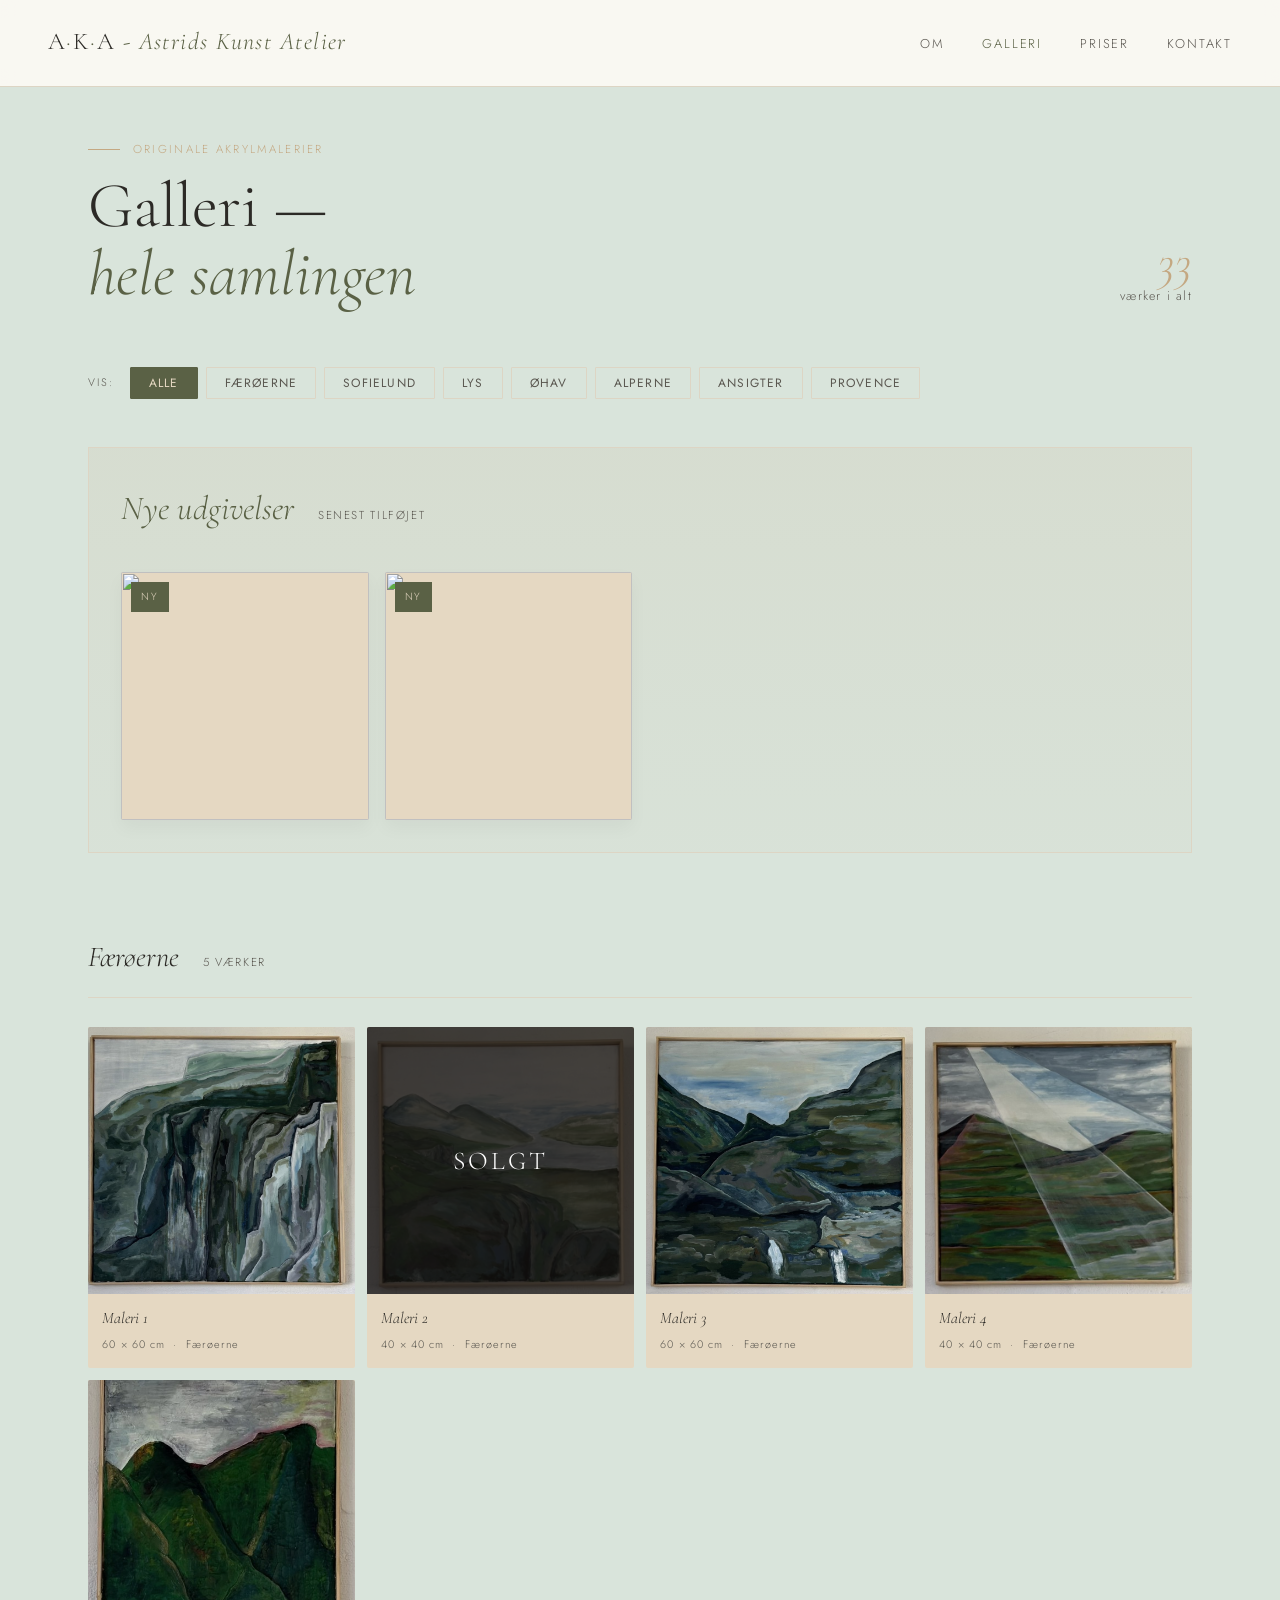
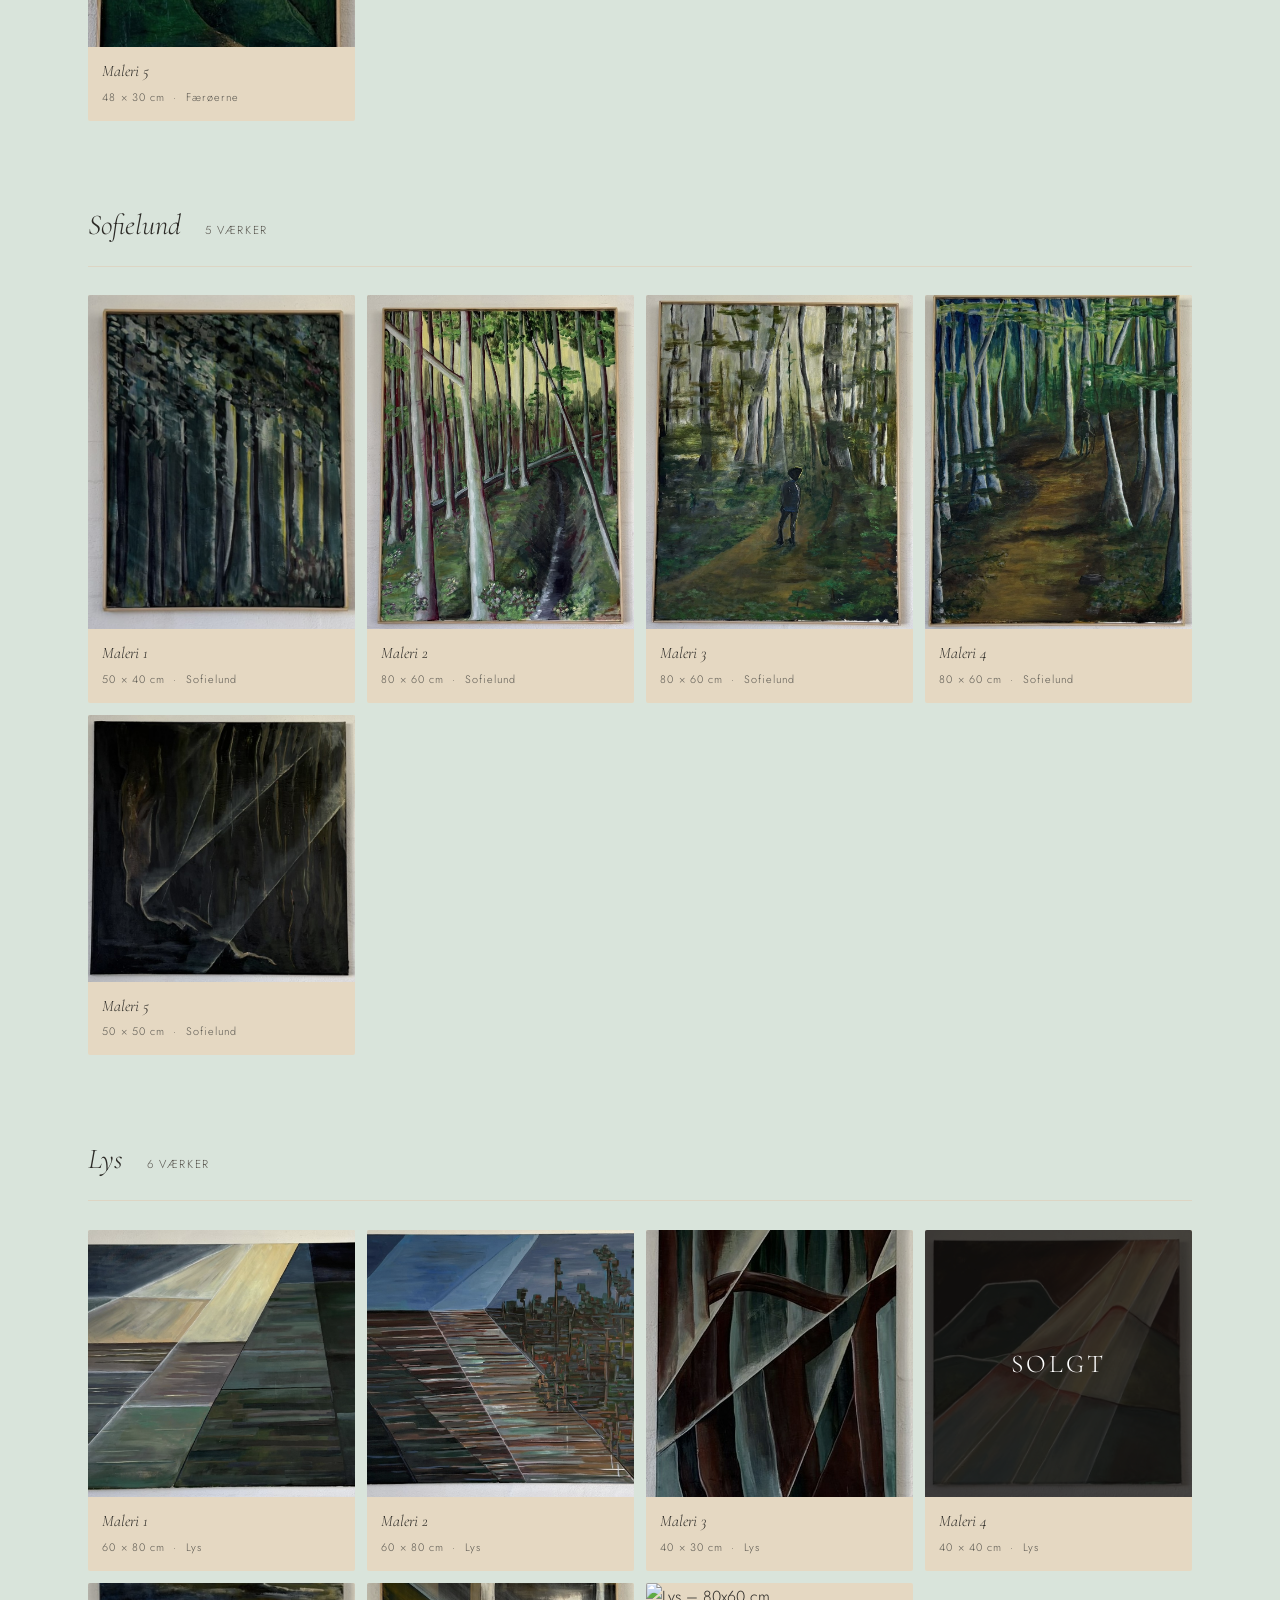
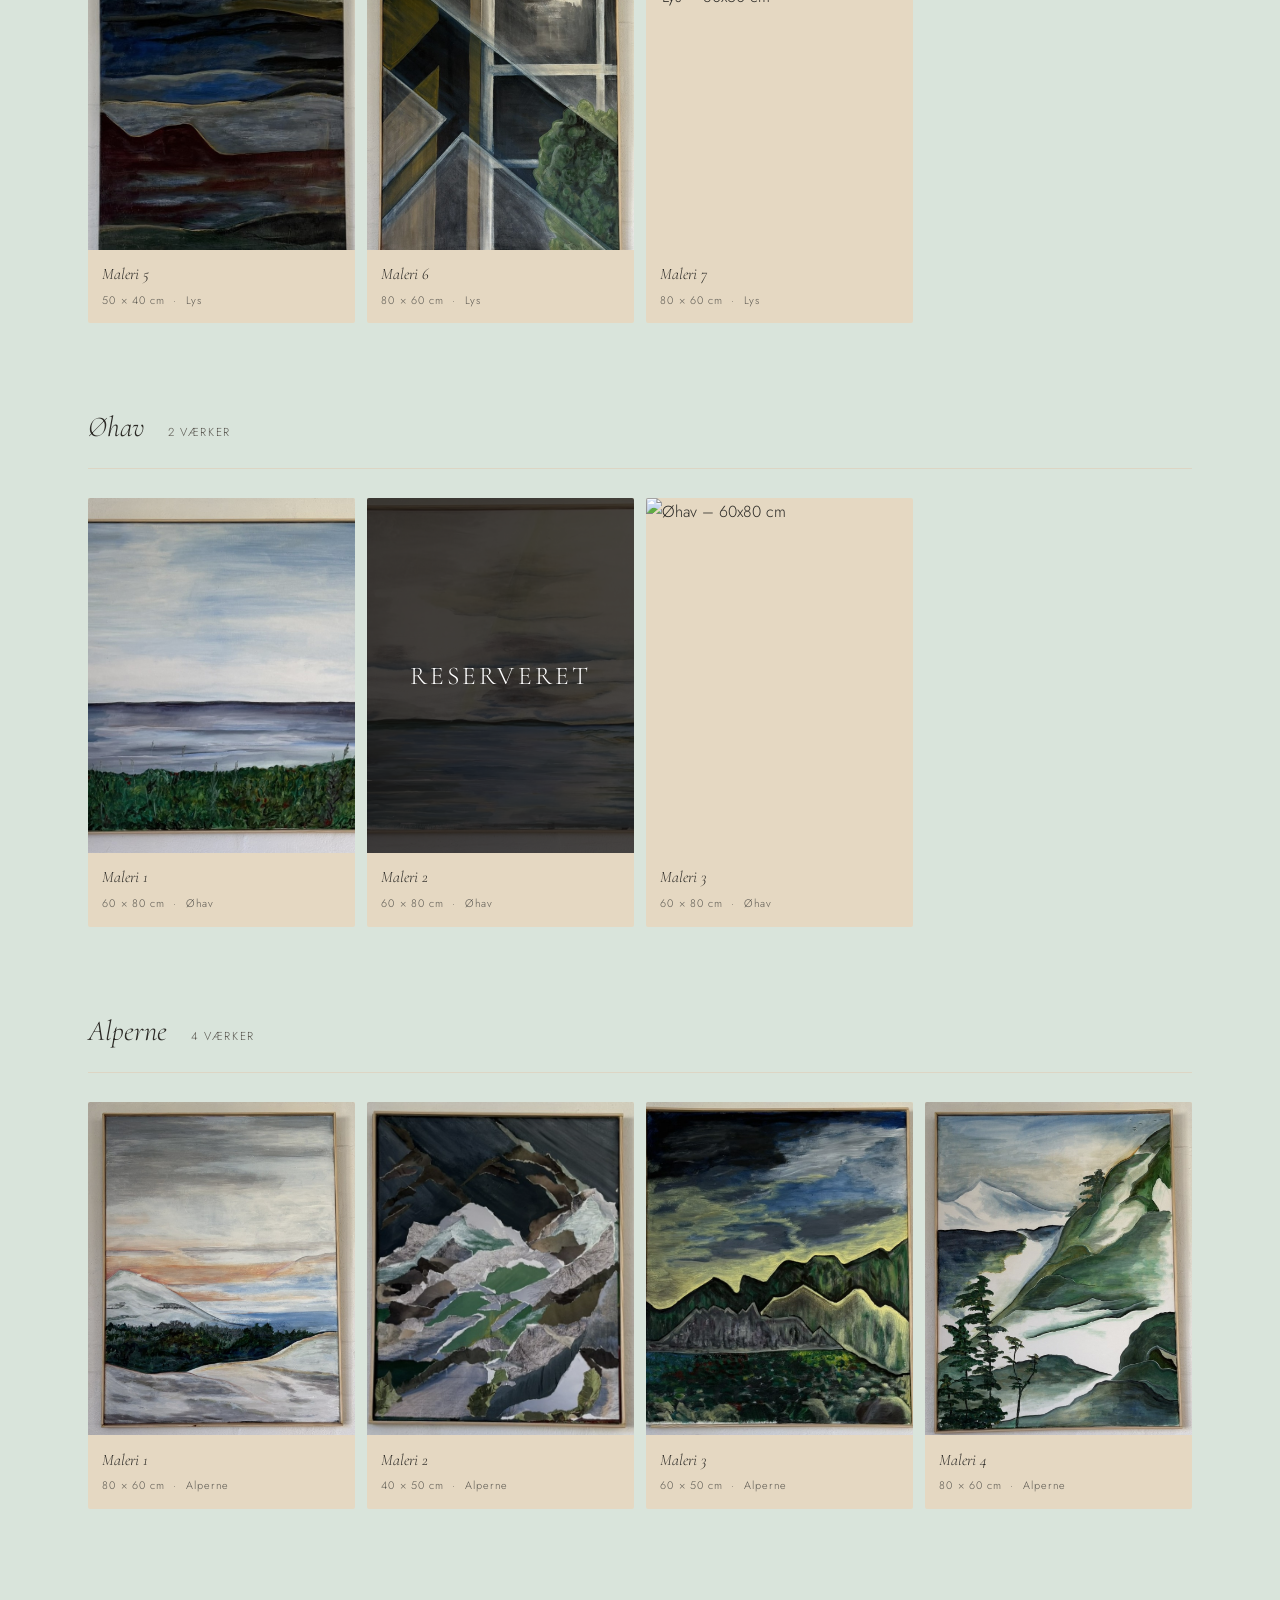
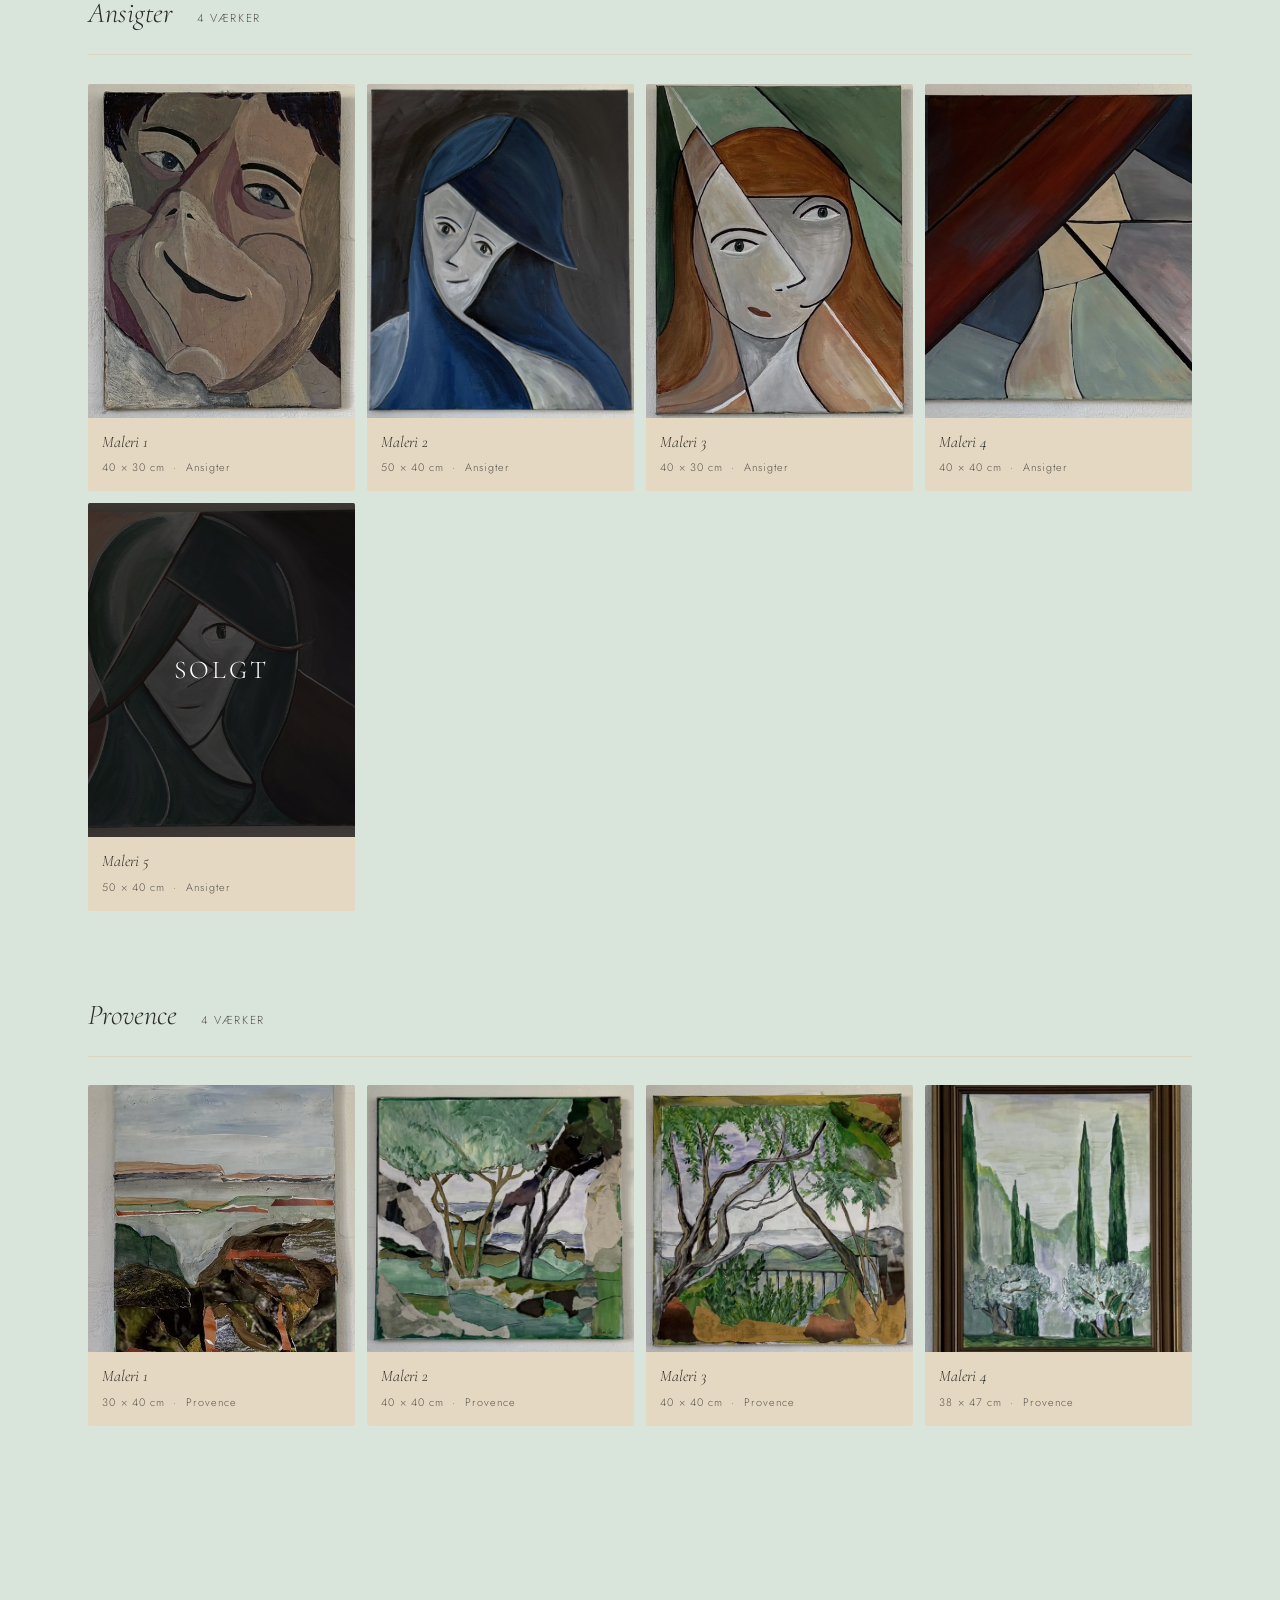
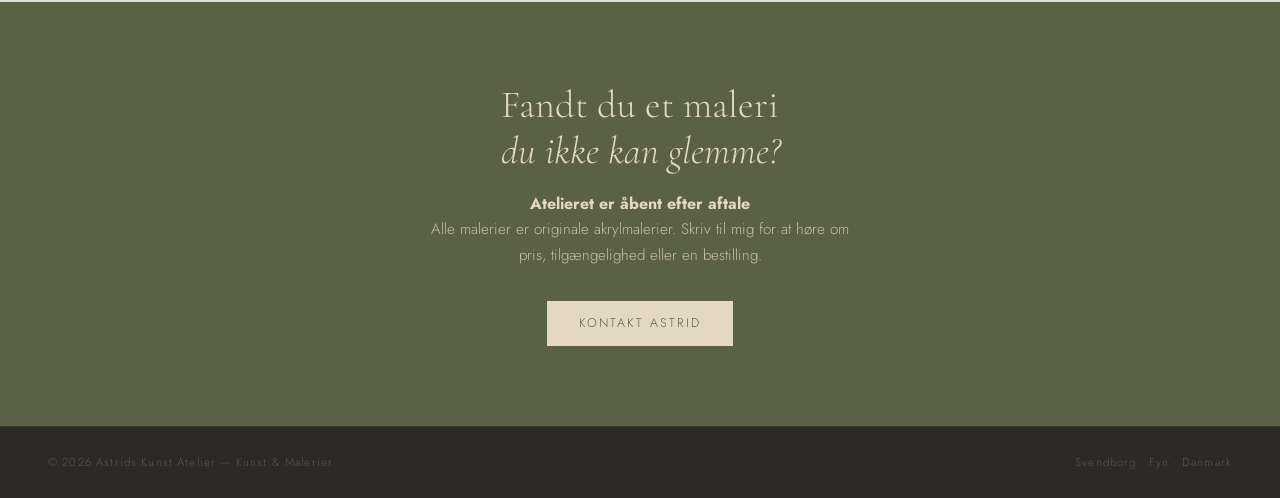
==== galleri.html @ b6001a08 "u" ====
<!DOCTYPE html>
<html lang="da">
<head>

<!-- Google tag (gtag.js) -->
<script async src="https://www.googletagmanager.com/gtag/js?id=G-Q36JYDKTQ0"></script>
<script>
  window.dataLayer = window.dataLayer || [];
  function gtag(){dataLayer.push(arguments);}
  gtag('js', new Date());

  gtag('config', 'G-Q36JYDKTQ0');
</script>

<!-- Meta Pixel Code -->
<script>
!function(f,b,e,v,n,t,s)
{if(f.fbq)return;n=f.fbq=function(){n.callMethod?
n.callMethod.apply(n,arguments):n.queue.push(arguments)};
if(!f._fbq)f._fbq=n;n.push=n;n.loaded=!0;n.version='2.0';
n.queue=[];t=b.createElement(e);t.async=!0;
t.src=v;s=b.getElementsByTagName(e)[0];
s.parentNode.insertBefore(t,s)}(window, document,'script',
'https://connect.facebook.net/en_US/fbevents.js');
fbq('init', '1660378251969151');
fbq('track', 'PageView');
</script>
<noscript><img height="1" width="1" style="display:none"
src="https://www.facebook.com/tr?id=1660378251969151&ev=PageView&noscript=1"
/></noscript>
<!-- End Meta Pixel Code -->

  <meta charset="UTF-8" />
  <meta name="viewport" content="width=device-width, initial-scale=1.0" />
  <title>Galleri | Astrids Kunst Atelier – Originale akrylmalerier fra Svendborg</title>
  <link href="https://fonts.googleapis.com/css2?family=Cormorant+Garamond:ital,wght@0,300;0,400;1,300;1,400&family=Jost:wght@300;400&display=swap" rel="stylesheet" />
  <link rel="icon" href="img/aka-logo.png">
  <meta name="description" content="Se hele samlingen af originale akrylmalerier – Sydfyn, Færøerne, Sofielund, Alperne, Provence og mere.">
 
  <style>
    *, *::before, *::after { box-sizing: border-box; margin: 0; padding: 0; }
 
    :root {
      --cream:      #e5d8c2;
      --warm-white: #d9e4db;
      --moss:       #5a6145;
      --bark:       #8b6f47;
      --earth:      #c4a882;
      --dark:       #2c2a26;
      --muted:      #5a5750;
      --line:       #ddd5c4;
    }
 
    html { scroll-behavior: smooth; }
 
    body {
      background: var(--warm-white);
      color: var(--dark);
      font-family: 'Jost', sans-serif;
      font-weight: 300;
      font-size: 16px;
      line-height: 1.7;
      overflow-x: hidden;
    }
 
    /* ── NAV ── */
    nav {
      position: fixed;
      top: 0; left: 0; right: 0;
      z-index: 100;
      display: flex;
      justify-content: space-between;
      align-items: center;
      padding: 1.4rem 3rem;
      background: rgba(250, 248, 243, 0.97);
      backdrop-filter: blur(8px);
      border-bottom: 1px solid var(--line);
      transition: border-color 0.3s;
    }
    .nav-logo {
      font-family: 'Cormorant Garamond', serif;
      font-size: 1.5rem;
      font-weight: 300;
      letter-spacing: 0.06em;
      color: var(--dark);
      text-decoration: none;
      z-index: 101;
    }
    .nav-logo span { font-style: italic; color: var(--moss); }

    /* ── HAMBURGER ── */
    .nav-hamburger {
      display: none;
      flex-direction: column;
      justify-content: center;
      gap: 5px;
      width: 32px;
      height: 32px;
      cursor: pointer;
      background: none;
      border: none;
      padding: 2px;
      z-index: 101;
    }
    .nav-hamburger span {
      display: block;
      width: 100%;
      height: 1px;
      background: var(--dark);
      transition: transform 0.35s ease, opacity 0.25s ease;
      transform-origin: center;
    }
    .nav-hamburger.open span:nth-child(1) { transform: translateY(6px) rotate(45deg); }
    .nav-hamburger.open span:nth-child(2) { opacity: 0; }
    .nav-hamburger.open span:nth-child(3) { transform: translateY(-6px) rotate(-45deg); }

    .nav-links {
      display: flex;
      gap: 2.4rem;
      list-style: none;
    }
    .nav-links a {
      font-size: 0.8rem;
      letter-spacing: 0.14em;
      text-transform: uppercase;
      text-decoration: none;
      color: var(--muted);
      transition: color 0.2s;
    }
    .nav-links a:hover, .nav-links a.active { color: var(--moss); }
 
    /* ── PAGE HEADER ── */
    .page-header {
      padding: 140px 3rem 60px;
      max-width: 1200px;
      margin: 0 auto;
      display: flex;
      align-items: flex-end;
      justify-content: space-between;
      gap: 2rem;
    }
    .page-eyebrow {
      font-size: 0.72rem;
      letter-spacing: 0.2em;
      text-transform: uppercase;
      color: var(--earth);
      margin-bottom: 0.8rem;
      display: flex;
      align-items: center;
      gap: 0.8rem;
    }
    .page-eyebrow::before {
      content: '';
      display: inline-block;
      width: 32px;
      height: 1px;
      background: var(--earth);
    }
    .page-title {
      font-family: 'Cormorant Garamond', serif;
      font-size: clamp(2.8rem, 5vw, 4.2rem);
      font-weight: 300;
      line-height: 1.05;
      color: var(--dark);
    }
    .page-title em { font-style: italic; color: var(--moss); }
    .page-count {
      font-size: 0.78rem;
      letter-spacing: 0.1em;
      color: var(--muted);
      text-align: right;
    }
    .page-count strong {
      display: block;
      font-family: 'Cormorant Garamond', serif;
      font-size: 3rem;
      font-weight: 300;
      color: var(--earth);
      line-height: 1;
      font-style: italic;
    }
 
    /* ── FILTER BAR ── */
    .filter-bar {
      max-width: 1200px;
      margin: 0 auto 3rem;
      padding: 0 3rem;
      display: flex;
      gap: 0.5rem;
      flex-wrap: wrap;
      align-items: center;
    }
    .filter-label {
      font-size: 0.68rem;
      letter-spacing: 0.18em;
      text-transform: uppercase;
      color: var(--muted);
      margin-right: 0.5rem;
    }
    .filter-btn {
      padding: 6px 18px;
      border: 1px solid var(--line);
      background: transparent;
      font-family: 'Jost', sans-serif;
      font-size: 0.75rem;
      letter-spacing: 0.1em;
      text-transform: uppercase;
      color: var(--muted);
      cursor: pointer;
      border-radius: 1px;
      transition: all 0.2s;
    }
    .filter-btn:hover { border-color: var(--moss); color: var(--moss); }
    .filter-btn.active { background: var(--moss); border-color: var(--moss); color: var(--cream); }
 
    /* ── GALLERY ── */
    .gallery-wrap {
      max-width: 1200px;
      margin: 0 auto;
      padding: 0 3rem 6rem;
    }
 
    .series-section { margin-bottom: 5rem; }
    .series-section.hidden { display: none; }
 
    .series-header {
      display: flex;
      align-items: baseline;
      gap: 1.5rem;
      margin-bottom: 1.8rem;
      padding-bottom: 1rem;
      border-bottom: 1px solid var(--line);
    }
    .series-name {
      font-family: 'Cormorant Garamond', serif;
      font-size: 1.8rem;
      font-weight: 300;
      font-style: italic;
      color: var(--dark);
    }
    .series-count {
      font-size: 0.72rem;
      letter-spacing: 0.14em;
      text-transform: uppercase;
      color: var(--muted);
    }
 
    .masonry {
      display: grid;
      grid-template-columns: repeat(auto-fill, minmax(220px, 1fr));
      gap: 12px;
      align-items: start;
    }
    .masonry .item-landscape { grid-column: span 2; }
    .masonry .item-square    { grid-column: span 1; }
    .masonry .item-portrait  { grid-column: span 1; }
 
    .painting-card {
      cursor: pointer;
      overflow: hidden;
      border-radius: 2px;
      position: relative;
      background: var(--cream);
    }
    .painting-card .img-wrap {
      overflow: hidden;
      position: relative;
    }

/* SOLGT overlay */
.sold-overlay {
  position: absolute;
  inset: 0;
  background: rgba(20, 18, 16, 0.75);
  display: flex;
  align-items: center;
  justify-content: center;
  color: #fff;
  font-family: 'Cormorant Garamond', serif;
  font-size: 1.6rem;
  letter-spacing: 0.12em;
  text-transform: uppercase;
  z-index: 5;
  pointer-events: none;
}

/* sørg for at card kan holde overlay */
.painting-card {
  position: relative;
}



    .painting-card .img-wrap::before { content: ''; display: block; }
    .painting-card img {
      position: absolute;
      inset: 0;
      width: 100%;
      height: 100%;
      object-fit: cover;
      transition: transform 0.7s cubic-bezier(0.25,0.46,0.45,0.94);
      filter: saturate(0.88);
    }
    .painting-card:hover img { transform: scale(1.05); filter: saturate(1); }
    .painting-card .info { padding: 0.7rem 0.9rem 0.9rem; }
    .painting-card .info-title {
      font-family: 'Cormorant Garamond', serif;
      font-size: 1rem;
      font-weight: 300;
      font-style: italic;
      color: var(--dark);
    }
    .painting-card .info-meta {
      font-size: 0.68rem;
      letter-spacing: 0.1em;
      color: var(--muted);
      margin-top: 0.15rem;
    }
    .painting-card .hover-overlay {
      position: absolute;
      inset: 0;
      background: rgba(44,42,38,0.55);
      opacity: 0;
      transition: opacity 0.35s;
      display: flex;
      align-items: center;
      justify-content: center;
    }
    .painting-card:hover .hover-overlay { opacity: 1; }
    .hover-overlay span {
      font-size: 0.72rem;
      letter-spacing: 0.18em;
      text-transform: uppercase;
      color: rgba(255,255,255,0.9);
      border: 1px solid rgba(255,255,255,0.5);
      padding: 8px 20px;
    }
 
    /* ── LIGHTBOX ── */
    .lightbox {
      display: none;
      position: fixed;
      inset: 0;
      z-index: 200;
      background: rgba(32,30,26,0.96);
      align-items: center;
      justify-content: center;
      padding: 2rem;
    }
    .lightbox.open { display: flex; }
    .lightbox-inner {
      position: relative;
      display: flex;
      align-items: center;
      gap: 4rem;
      max-width: 1000px;
      width: 100%;
    }
    .lightbox-img-wrap {
      flex: 1;
      display: flex;
      align-items: center;
      justify-content: center;
    }
    .lightbox-img-wrap img {
      max-width: 60vw;
      max-height: 80vh;
      object-fit: contain;
      border-radius: 2px;
    }
    .lightbox-meta {
      width: 200px;
      flex-shrink: 0;
      color: var(--cream);
    }
    .lb-series {
      font-size: 0.68rem;
      letter-spacing: 0.2em;
      text-transform: uppercase;
      color: var(--earth);
      margin-bottom: 0.8rem;
    }
    .lb-title {
      font-family: 'Cormorant Garamond', serif;
      font-size: 2rem;
      font-weight: 300;
      font-style: italic;
      line-height: 1.15;
      margin-bottom: 0.8rem;
    }
    .lb-size { font-size: 0.8rem; color: rgba(196,168,130,0.6); margin-bottom: 1rem; }
    .lb-price-wrap {
      margin-bottom: 1.8rem;
      padding-bottom: 1.5rem;
      border-bottom: 1px solid rgba(196,168,130,0.2);
    }
    .lb-price-label {
      font-size: 0.65rem;
      letter-spacing: 0.18em;
      text-transform: uppercase;
      color: rgba(196,168,130,0.55);
      margin-bottom: 0.3rem;
    }
    .lb-price {
      font-family: 'Cormorant Garamond', serif;
      font-size: 1.9rem;
      font-weight: 300;
      color: var(--cream);
      line-height: 1;
    }
    .lb-cta {
      display: inline-block;
      padding: 10px 24px;
      border: 1px solid rgba(245,240,232,0.4);
      color: var(--cream);
      font-size: 0.72rem;
      letter-spacing: 0.16em;
      text-transform: uppercase;
      text-decoration: none;
      transition: background 0.2s, border-color 0.2s;
    }
    .lb-cta:hover { background: var(--moss); border-color: var(--moss); }
    .lightbox-close {
      position: absolute;
      top: -2.5rem; right: 0;
      font-size: 1.6rem;
      color: var(--cream);
      cursor: pointer;
      background: none;
      border: none;
      opacity: 0.55;
      transition: opacity 0.2s;
    }
    .lightbox-close:hover { opacity: 1; }
    .lb-nav {
      position: absolute;
      top: 50%;
      transform: translateY(-50%);
      background: none;
      border: none;
      color: rgba(255,255,255,0.4);
      font-size: 2rem;
      cursor: pointer;
      padding: 1rem;
      transition: color 0.2s;
      font-family: 'Cormorant Garamond', serif;
    }
    .lb-nav:hover { color: var(--cream); }
    .lb-prev { left: -3.5rem; }
    .lb-next { right: -3.5rem; }
 
    /* ── CTA STRIP ── */
    .cta-strip {
      background: var(--moss);
      color: var(--cream);
      padding: 5rem 3rem;
      text-align: center;
    }
    .cta-strip h3 {
      font-family: 'Cormorant Garamond', serif;
      font-weight: 300;
      font-size: clamp(1.8rem, 3vw, 2.8rem);
      margin-bottom: 1rem;
      line-height: 1.2;
    }
    .cta-strip p { opacity: 0.8; font-size: 0.95rem; max-width: 440px; margin: 0 auto 2rem; line-height: 1.7; }
    .cta-strip a {
      display: inline-block;
      padding: 12px 32px;
      background: var(--cream);
      color: var(--moss);
      font-size: 0.78rem;
      letter-spacing: 0.16em;
      text-transform: uppercase;
      text-decoration: none;
      transition: opacity 0.2s;
    }
    .cta-strip a:hover { opacity: 0.85; }
 
    /* ── FOOTER ── */
    footer {
      background: var(--dark);
      border-top: 1px solid rgba(255,255,255,0.06);
      padding: 1.6rem 3rem;
      display: flex;
      justify-content: space-between;
      align-items: center;
      color: rgba(196,168,130,0.35);
      font-size: 0.72rem;
      letter-spacing: 0.1em;
    }


  /* NYE UDGIVELSER – GRID */
/* SELVE SEKTIONEN – gør den speciel */
.nye-section {
  padding: 2rem;
  margin-bottom: 5rem;
  background: linear-gradient(
    to bottom,
    rgba(196,168,130,0.12),
    rgba(196,168,130,0.04)
  );
  border: 1px solid var(--line);
}

/* HEADER – mere elegant */
.nye-header {
  border-bottom: none;
  margin-bottom: 1.2rem;
}

.nye-header .series-name {
  font-size: 2.1rem;
  color: var(--moss);
}

/* GRID – lidt mere luft */
.nye-grid {
  gap: 16px;
}

/* NY BADGE */
.badge-new {
  position: absolute;
  top: 10px;
  left: 10px;
  background: var(--moss);
  color: var(--cream);
  font-size: 0.65rem;
  letter-spacing: 0.18em;
  text-transform: uppercase;
  padding: 6px 10px;
  z-index: 6;
}

/* EKSTRA: lille hover-effekt kun her */
.nye-section .painting-card:hover img {
  transform: scale(1.07);
}

/* SUBTIL GLOW */
.nye-section .painting-card {
  box-shadow: 0 8px 18px rgba(0,0,0,0.04);
  transition: box-shadow 0.3s ease;
}

.nye-section .painting-card:hover {
  box-shadow: 0 14px 28px rgba(0,0,0,0.08);
}
 
    /* ══════════════════════════════════════
       RESPONSIVE – 900px
    ══════════════════════════════════════ */
    @media (max-width: 900px) {
      nav { padding: 1.1rem 1.5rem; }

      .nav-hamburger { display: flex; }
      .nav-links {
        position: fixed;
        top: 0; left: 0; right: 0; bottom: 0;
        background: rgba(250, 248, 243, 0.98);
        flex-direction: column;
        justify-content: center;
        align-items: center;
        gap: 2.5rem;
        padding-top: 70px;
        transform: translateY(-100%);
        opacity: 0;
        transition: transform 0.4s cubic-bezier(0.4,0,0.2,1), opacity 0.3s ease;
        pointer-events: none;
      }
      .nav-links.open { transform: translateY(0); opacity: 1; pointer-events: all; }
      .nav-links a { font-size: 1.1rem; letter-spacing: 0.2em; color: var(--dark); }
      .nav-logo-aka { display: none; }

      .page-header { padding: 110px 1.5rem 40px; flex-direction: column; align-items: flex-start; }
      .filter-bar { padding: 0 1.5rem; }
      .gallery-wrap { padding: 0 1.5rem 4rem; }
      .masonry { grid-template-columns: 1fr 1fr; }
      .masonry .item-landscape { grid-column: span 2; }
      .masonry .item-portrait,
      .masonry .item-square { grid-column: span 1; }

      .lightbox-inner { flex-direction: column; gap: 1.5rem; align-items: center; }
      .lightbox-img-wrap img { max-width: 90vw; max-height: 55vh; }
      .lightbox-meta { width: 100%; text-align: center; max-width: 90vw; }
      .lb-prev { left: -0.5rem; }
      .lb-next { right: -0.5rem; }

      .cta-strip { padding: 4rem 1.5rem; }
      footer { flex-direction: column; gap: 0.5rem; text-align: center; padding: 1.4rem 1.5rem; }
    }

    /* ══════════════════════════════════════
       RESPONSIVE – 480px
    ══════════════════════════════════════ */
    @media (max-width: 480px) {
      .masonry { grid-template-columns: 1fr; }
      .masonry .item-landscape,
      .masonry .item-portrait,
      .masonry .item-square { grid-column: span 1; }
      .filter-btn { padding: 5px 12px; font-size: 0.68rem; }
      .page-title { font-size: 2.2rem; }
    }
  </style>


</head>
<body>
 <script>
  fbq('track', 'ViewContent');
</script>
<!-- NAV -->
<nav>
  <a href="index.html" class="nav-logo">A<span>·</span>K<span>·</span>A<span class="nav-logo-aka"><span> - </span>Astrids Kunst Atelier</span></a>
  <button class="nav-hamburger" id="hamburger" aria-label="Menu" aria-expanded="false">
    <span></span><span></span><span></span>
  </button>
  <ul class="nav-links" id="nav-links">
    <li><a href="om-kunstneren.html" onclick="closeMenu()">Om</a></li>
    <li><a href="galleri.html" class="active" onclick="closeMenu()">Galleri</a></li>
    <li><a href="index.html#priser" onclick="closeMenu()">Priser</a></li>
    <li><a href="index.html#kontakt" onclick="closeMenu()">Kontakt</a></li>
  </ul>
</nav>
 
<!-- PAGE HEADER -->
<div class="page-header">
  <div class="page-header-left">
    <p class="page-eyebrow">Originale akrylmalerier</p>
    <h1 class="page-title">Galleri —<br><em>hele samlingen</em></h1>
  </div>
  <div class="page-count">
    <strong>33</strong>
    værker i alt
  </div>
</div>
 
<!-- FILTER BAR -->
<div class="filter-bar">
  <span class="filter-label">Vis:</span>
  <button class="filter-btn active" data-filter="all">Alle</button>
  <button class="filter-btn" data-filter="faeroerne">Færøerne</button>
  <button class="filter-btn" data-filter="sofielund">Sofielund</button>
  <button class="filter-btn" data-filter="lys">Lys</button>
  <button class="filter-btn" data-filter="oehav">Øhav</button>
  <button class="filter-btn" data-filter="alperne">Alperne</button>
  <button class="filter-btn" data-filter="ansigter">Ansigter</button>
  <button class="filter-btn" data-filter="provence">Provence</button>
</div>
 
<!-- GALLERY -->
<div class="gallery-wrap">


<!--nye udgivelser-->
<!-- NYE UDGIVELSER -->
<div class="series-section nye-section" data-series="nye">
  <div class="series-header nye-header">
    <span class="series-name">Nye udgivelser</span>
    <span class="series-count">Senest tilføjet</span>
  </div>

  <div class="masonry nye-grid">

    <div class="painting-card item-square" onclick="openLb('lys',6)">
      <div class="img-wrap" style="padding-top:100%">
        <img src="img/Maleri7-80x80-Lys.png">
        <div class="badge-new">Ny</div>
        <div class="hover-overlay"><span>Se maleri</span></div>
      </div>
    </div>

    <div class="painting-card item-square" onclick="openLb('oehav',2)">
      <div class="img-wrap" style="padding-top:100%">
        <img src="img/Maleri3-80x60-Øhav.png">
        <div class="badge-new">Ny</div>
        <div class="hover-overlay"><span>Se maleri</span></div>
      </div>
    </div>

  </div>
</div>

  <!-- FÆRØERNE -->
  <div class="series-section" data-series="faeroerne">
    <div class="series-header">
      <span class="series-name">Færøerne</span>
      <span class="series-count">5 værker</span>
    </div>
    <div class="masonry">
      <div class="painting-card item-square" onclick="openLb('faeroerne',0)">
        <div class="img-wrap" style="padding-top:100%">
          <img src="img/Maleri1-60x60-Færøerne.JPEG" alt="Færøerne – 60x60 cm">
          <div class="hover-overlay"><span>Se maleri</span></div>
        </div>
        <div class="info"><div class="info-title">Maleri 1</div><div class="info-meta">60 × 60 cm &nbsp;·&nbsp; Færøerne</div></div>
      </div>
      <div class="painting-card item-square sold" onclick="openLb('faeroerne',1)">
        <div class="img-wrap" style="padding-top:100%">
          <img src="img/Maleri2-40x40-Færøerne.JPEG" alt="Færøerne – 40x40 cm">
          <div class="hover-overlay"><span>Se maleri</span></div>
           <div class="sold-overlay">Solgt</div>
        </div>
        <div class="info"><div class="info-title">Maleri 2</div><div class="info-meta">40 × 40 cm &nbsp;·&nbsp; Færøerne</div></div>
      </div>
      <div class="painting-card item-square" onclick="openLb('faeroerne',2)">
        <div class="img-wrap" style="padding-top:100%">
          <img src="img/Maleri3-60x60-Færøerne.JPEG" alt="Færøerne – 60x60 cm">
          <div class="hover-overlay"><span>Se maleri</span></div>
        </div>
        <div class="info"><div class="info-title">Maleri 3</div><div class="info-meta">60 × 60 cm &nbsp;·&nbsp; Færøerne</div></div>
      </div>
      <div class="painting-card item-square" onclick="openLb('faeroerne',3)">
        <div class="img-wrap" style="padding-top:100%">
          <img src="img/Maleri4-40x40-Færøerne.JPEG" alt="Færøerne – 40x40 cm">
          <div class="hover-overlay"><span>Se maleri</span></div>
        </div>
        <div class="info"><div class="info-title">Maleri 4</div><div class="info-meta">40 × 40 cm &nbsp;·&nbsp; Færøerne</div></div>
      </div>
      <div class="painting-card item-square" onclick="openLb('faeroerne',4)">
        <div class="img-wrap" style="padding-top:100%">
          <img src="img/Maleri5-48x30-Færøerne.JPEG" alt="Færøerne – 48x30 cm">
          <div class="hover-overlay"><span>Se maleri</span></div>
        </div>
        <div class="info"><div class="info-title">Maleri 5</div><div class="info-meta">48 × 30 cm &nbsp;·&nbsp; Færøerne</div></div>
      </div>
    </div>
  </div>
 
  <!-- SOFIELUND -->
  <div class="series-section" data-series="sofielund">
    <div class="series-header">
      <span class="series-name">Sofielund</span>
      <span class="series-count">5 værker</span>
    </div>
    <div class="masonry">
      <div class="painting-card item-portrait" onclick="openLb('sofielund',0)">
        <div class="img-wrap" style="padding-top:125%">
          <img src="img/Maleri1-50x40-Sofielund.JPEG" alt="Sofielund – 50x40 cm">
          <div class="hover-overlay"><span>Se maleri</span></div>
        </div>
        <div class="info"><div class="info-title">Maleri 1</div><div class="info-meta">50 × 40 cm &nbsp;·&nbsp; Sofielund</div></div>
      </div>
      <div class="painting-card item-portrait" onclick="openLb('sofielund',1)">
        <div class="img-wrap" style="padding-top:125%">
          <img src="img/Maleri2-80x60-Sofielund.JPEG" alt="Sofielund – 80x60 cm">
          <div class="hover-overlay"><span>Se maleri</span></div>
        </div>
        <div class="info"><div class="info-title">Maleri 2</div><div class="info-meta">80 × 60 cm &nbsp;·&nbsp; Sofielund</div></div>
      </div>
      <div class="painting-card item-portrait" onclick="openLb('sofielund',2)">
        <div class="img-wrap" style="padding-top:125%">
          <img src="img/Maleri3-80x60-Sofielund.JPEG" alt="Sofielund – 80x60 cm">
          <div class="hover-overlay"><span>Se maleri</span></div>
        </div>
        <div class="info"><div class="info-title">Maleri 3</div><div class="info-meta">80 × 60 cm &nbsp;·&nbsp; Sofielund</div></div>
      </div>
      <div class="painting-card item-portrait" onclick="openLb('sofielund',3)">
        <div class="img-wrap" style="padding-top:125%">
          <img src="img/Maleri4-80x60-Sofielund.JPEG" alt="Sofielund – 80x60 cm">
          <div class="hover-overlay"><span>Se maleri</span></div>
        </div>
        <div class="info"><div class="info-title">Maleri 4</div><div class="info-meta">80 × 60 cm &nbsp;·&nbsp; Sofielund</div></div>
      </div>
      <div class="painting-card item-square" onclick="openLb('sofielund',4)">
        <div class="img-wrap" style="padding-top:100%">
          <img src="img/Maleri5-50x50-Sofielund.JPEG" alt="Sofielund – 50x50 cm">
          <div class="hover-overlay"><span>Se maleri</span></div>
        </div>
        <div class="info"><div class="info-title">Maleri 5</div><div class="info-meta">50 × 50 cm &nbsp;·&nbsp; Sofielund</div></div>
      </div>
    </div>
  </div>
 
  <!-- LYS -->
  <div class="series-section" data-series="lys">
    <div class="series-header">
      <span class="series-name">Lys</span>
      <span class="series-count">6 værker</span>
    </div>
    <div class="masonry">
      <div class="painting-card item-square" onclick="openLb('lys',0)">
        <div class="img-wrap" style="padding-top:100%">
          <img src="img/Maleri1-60x80-Lys.JPEG" alt="Lys – 60x80 cm">
          <div class="hover-overlay"><span>Se maleri</span></div>
        </div>
        <div class="info"><div class="info-title">Maleri 1</div><div class="info-meta">60 × 80 cm &nbsp;·&nbsp; Lys</div></div>
      </div>
      <div class="painting-card item-square" onclick="openLb('lys',1)">
        <div class="img-wrap" style="padding-top:100%">
          <img src="img/Maleri2-60x80-Lys.JPEG" alt="Lys – 60x80 cm">
          <div class="hover-overlay"><span>Se maleri</span></div>
        </div>
        <div class="info"><div class="info-title">Maleri 2</div><div class="info-meta">60 × 80 cm &nbsp;·&nbsp; Lys</div></div>
      </div>
      <div class="painting-card item-square" onclick="openLb('lys',2)">
        <div class="img-wrap" style="padding-top:100%">
          <img src="img/Maleri3-40x30-Lys.JPEG" alt="Lys – 40x30 cm">
          <div class="hover-overlay"><span>Se maleri</span></div>
        </div>
        <div class="info"><div class="info-title">Maleri 3</div><div class="info-meta">40 × 30 cm &nbsp;·&nbsp; Lys</div></div>
      </div>
      <div class="painting-card item-square" onclick="openLb('lys',3)">
        <div class="img-wrap" style="padding-top:100%">
          <img src="img/Maleri4-40x40-Lys.JPEG" alt="Lys – 40x40 cm">
          <div class="hover-overlay"><span>Se maleri</span></div>
          <div class="sold-overlay">Solgt</div>
        </div>
        <div class="info"><div class="info-title">Maleri 4</div><div class="info-meta">40 × 40 cm &nbsp;·&nbsp; Lys</div></div>
      </div>
      <div class="painting-card item-square" onclick="openLb('lys',4)">
        <div class="img-wrap" style="padding-top:100%">
          <img src="img/Maleri5-50x40-Lys.JPEG" alt="Lys – 50x40 cm">
          <div class="hover-overlay"><span>Se maleri</span></div>
        </div>
        <div class="info"><div class="info-title">Maleri 5</div><div class="info-meta">50 × 40 cm &nbsp;·&nbsp; Lys</div></div>
      </div>
      <div class="painting-card item-square" onclick="openLb('lys',5)">
        <div class="img-wrap" style="padding-top:100%">
          <img src="img/Maleri6-80x60-Lys.JPEG" alt="Lys – 80x60 cm">
          <div class="hover-overlay"><span>Se maleri</span></div>
        </div>
        <div class="info"><div class="info-title">Maleri 6</div><div class="info-meta">80 × 60 cm &nbsp;·&nbsp; Lys</div></div>
      </div>
      <div class="painting-card item-square" onclick="openLb('lys',6)">
        <div class="img-wrap" style="padding-top:100%">
          <img src="img/Maleri7-80x80-Lys.png" alt="Lys – 80x60 cm">
          <div class="hover-overlay"><span>Se maleri</span></div>
        </div>
        <div class="info"><div class="info-title">Maleri 7</div><div class="info-meta">80 × 60 cm &nbsp;·&nbsp; Lys</div></div>
      </div>
    </div>
  </div>
 
  <!-- ØHAV -->
  <div class="series-section" data-series="oehav">
    <div class="series-header">
      <span class="series-name">Øhav</span>
      <span class="series-count">2 værker</span>
    </div>
    <div class="masonry">
      <div class="painting-card item-portrait" onclick="openLb('oehav',0)">
        <div class="img-wrap" style="padding-top:133%">
          <img src="img/Maleri1-60x80-Øhav.JPEG" alt="Øhav – 60x80 cm">
          <div class="hover-overlay"><span>Se maleri</span></div>
        </div>
        <div class="info"><div class="info-title">Maleri 1</div><div class="info-meta">60 × 80 cm &nbsp;·&nbsp; Øhav</div></div>
      </div>
      <div class="painting-card item-portrait" onclick="openLb('oehav',1)">
        <div class="img-wrap" style="padding-top:133%">
          <img src="img/Maleri2-60x80-Øhav.JPEG" alt="Øhav – 60x80 cm">
          <div class="hover-overlay"><span>Se maleri</span></div>
          <div class="sold-overlay">Reserveret</div>
        </div>
        <div class="info"><div class="info-title">Maleri 2</div><div class="info-meta">60 × 80 cm &nbsp;·&nbsp; Øhav</div></div>
      </div>
      <div class="painting-card item-portrait" onclick="openLb('oehav',2)">
        <div class="img-wrap" style="padding-top:133%">
          <img src="img/Maleri3-80x60-Øhav.png" alt="Øhav – 60x80 cm">
          <div class="hover-overlay"><span>Se maleri</span></div>
        </div>
        <div class="info"><div class="info-title">Maleri 3</div><div class="info-meta">60 × 80 cm &nbsp;·&nbsp; Øhav</div></div>
      </div>
    </div>
  </div>
 
  <!-- ALPERNE -->
  <div class="series-section" data-series="alperne">
    <div class="series-header">
      <span class="series-name">Alperne</span>
      <span class="series-count">4 værker</span>
    </div>
    <div class="masonry">
      <div class="painting-card item-portrait" onclick="openLb('alperne',0)">
        <div class="img-wrap" style="padding-top:125%">
          <img src="img/Maleri1-80x60-Alperne.JPEG" alt="Alperne – 80x60 cm">
          <div class="hover-overlay"><span>Se maleri</span></div>
        </div>
        <div class="info"><div class="info-title">Maleri 1</div><div class="info-meta">80 × 60 cm &nbsp;·&nbsp; Alperne</div></div>
      </div>
      <div class="painting-card item-portrait" onclick="openLb('alperne',1)">
        <div class="img-wrap" style="padding-top:125%">
          <img src="img/Maleri2-40x50-Alperne.JPEG" alt="Alperne – 40x50 cm">
          <div class="hover-overlay"><span>Se maleri</span></div>
        </div>
        <div class="info"><div class="info-title">Maleri 2</div><div class="info-meta">40 × 50 cm &nbsp;·&nbsp; Alperne</div></div>
      </div>
      <div class="painting-card item-portrait" onclick="openLb('alperne',2)">
        <div class="img-wrap" style="padding-top:125%">
          <img src="img/Maleri3-60x50-Alperne.JPEG" alt="Alperne – 60x50 cm">
          <div class="hover-overlay"><span>Se maleri</span></div>
        </div>
        <div class="info"><div class="info-title">Maleri 3</div><div class="info-meta">60 × 50 cm &nbsp;·&nbsp; Alperne</div></div>
      </div>
      <div class="painting-card item-portrait" onclick="openLb('alperne',3)">
        <div class="img-wrap" style="padding-top:125%">
          <img src="img/Maleri4-80x60-Alperne.JPEG" alt="Alperne – 80x60 cm">
          <div class="hover-overlay"><span>Se maleri</span></div>
        </div>
        <div class="info"><div class="info-title">Maleri 4</div><div class="info-meta">80 × 60 cm &nbsp;·&nbsp; Alperne</div></div>
      </div>
    </div>
  </div>
 
  <!-- ANSIGTER -->
  <div class="series-section" data-series="ansigter">
    <div class="series-header">
      <span class="series-name">Ansigter</span>
      <span class="series-count">4 værker</span>
    </div>
    <div class="masonry">
      <div class="painting-card item-portrait" onclick="openLb('ansigter',0)">
        <div class="img-wrap" style="padding-top:125%">
          <img src="img/Maleri1-40x30-Ansigter.JPEG" alt="Ansigter – 40x30 cm">
          <div class="hover-overlay"><span>Se maleri</span></div>
        </div>
        <div class="info"><div class="info-title">Maleri 1</div><div class="info-meta">40 × 30 cm &nbsp;·&nbsp; Ansigter</div></div>
      </div>
      <div class="painting-card item-portrait" onclick="openLb('ansigter',1)">
        <div class="img-wrap" style="padding-top:125%">
          <img src="img/Maleri2-50x40-Ansigter.JPEG" alt="Ansigter – 50x40 cm">
          <div class="hover-overlay"><span>Se maleri</span></div>
        </div>
        <div class="info"><div class="info-title">Maleri 2</div><div class="info-meta">50 × 40 cm &nbsp;·&nbsp; Ansigter</div></div>
      </div>
      <div class="painting-card item-portrait" onclick="openLb('ansigter',2)">
        <div class="img-wrap" style="padding-top:125%">
          <img src="img/Maleri3-40x30-Ansigter.JPEG" alt="Ansigter – 40x30 cm">
          <div class="hover-overlay"><span>Se maleri</span></div>
        </div>
        <div class="info"><div class="info-title">Maleri 3</div><div class="info-meta">40 × 30 cm &nbsp;·&nbsp; Ansigter</div></div>
      </div>
      <div class="painting-card item-portrait" onclick="openLb('ansigter',3)">
        <div class="img-wrap" style="padding-top:125%">
          <img src="img/Maleri4-40x40-Ansigter.JPEG" alt="Ansigter – 40x40 cm">
          <div class="hover-overlay"><span>Se maleri</span></div>
        </div>
        <div class="info"><div class="info-title">Maleri 4</div><div class="info-meta">40 × 40 cm &nbsp;·&nbsp; Ansigter</div></div>
      </div>
      <div class="painting-card item-portrait sold" onclick="openLb('ansigter',4)">
        <div class="img-wrap" style="padding-top:125%">
          <img src="img/Maleri5-Solgt-Ansigter.jpg" alt="Ansigter – 50x40 cm">
          <div class="hover-overlay"><span>Se maleri</span></div>
          <div class="sold-overlay">Solgt</div>
        </div>
        <div class="info"><div class="info-title">Maleri 5</div><div class="info-meta">50 × 40 cm &nbsp;·&nbsp; Ansigter</div></div>
      </div>
    </div>
  </div>
 
  <!-- PROVENCE -->
  <div class="series-section" data-series="provence">
    <div class="series-header">
      <span class="series-name">Provence</span>
      <span class="series-count">4 værker</span>
    </div>
    <div class="masonry">
      <div class="painting-card item-portrait" onclick="openLb('provence',0)">
        <div class="img-wrap" style="padding-top:100%">
          <img src="img/Maleri1-30x40-Provence.JPEG" alt="Provence – 30x40 cm">
          <div class="hover-overlay"><span>Se maleri</span></div>
        </div>
        <div class="info"><div class="info-title">Maleri 1</div><div class="info-meta">30 × 40 cm &nbsp;·&nbsp; Provence</div></div>
      </div>
      <div class="painting-card item-square" onclick="openLb('provence',1)">
        <div class="img-wrap" style="padding-top:100%">
          <img src="img/Maleri2-40x40-Provence.JPEG" alt="Provence – 40x40 cm">
          <div class="hover-overlay"><span>Se maleri</span></div>
        </div>
        <div class="info"><div class="info-title">Maleri 2</div><div class="info-meta">40 × 40 cm &nbsp;·&nbsp; Provence</div></div>
      </div>
      <div class="painting-card item-square" onclick="openLb('provence',2)">
        <div class="img-wrap" style="padding-top:100%">
          <img src="img/Maleri3-40x40-Provence.JPEG" alt="Provence – 40x40 cm">
          <div class="hover-overlay"><span>Se maleri</span></div>
        </div>
        <div class="info"><div class="info-title">Maleri 3</div><div class="info-meta">40 × 40 cm &nbsp;·&nbsp; Provence</div></div>
      </div>
      <div class="painting-card item-portrait" onclick="openLb('provence',3)">
        <div class="img-wrap" style="padding-top:100%">
          <img src="img/Maleri4-38x47-Provence.JPEG" alt="Provence – 38x47 cm">
          <div class="hover-overlay"><span>Se maleri</span></div>
        </div>
        <div class="info"><div class="info-title">Maleri 4</div><div class="info-meta">38 × 47 cm &nbsp;·&nbsp; Provence</div></div>
      </div>
    </div>
  </div>
 
</div><!-- /gallery-wrap -->
 
<!-- CTA STRIP -->
<div class="cta-strip">
  <h3>Fandt du et maleri<br><em>du ikke kan glemme?</em></h3>
  <h4>Atelieret er åbent efter aftale</h4>
  <p>Alle malerier er originale akrylmalerier. Skriv til mig for at høre om pris, tilgængelighed eller en bestilling.</p>
  <a href="index.html#kontakt">Kontakt Astrid</a>
</div>
 
<!-- FOOTER -->
<footer>
  <span>© 2026 Astrids Kunst Atelier — Kunst &amp; Malerier</span>
  <span>Svendborg · Fyn · Danmark</span>
</footer>
 
<!-- LIGHTBOX -->
<div class="lightbox" id="lightbox" onclick="handleLbClick(event)">
  <div class="lightbox-inner" onclick="event.stopPropagation()">
    <button class="lightbox-close" onclick="closeLb()">×</button>
    <button class="lb-nav lb-prev" onclick="navLb(-1)">‹</button>
    <div class="lightbox-img-wrap">
      <img id="lb-img" src="" alt="">
    </div>
    <div class="lightbox-meta">
      <div class="lb-series" id="lb-series"></div>
      <div class="lb-title" id="lb-title"></div>
      <div class="lb-size" id="lb-size"></div>
      <div class="lb-price-wrap">
        <div class="lb-price-label">Pris</div>
        <div class="lb-price" id="lb-price"></div>
      </div>
      <a href="index.html#kontakt" class="lb-cta">Spørg om dette maleri</a>
    </div>
    <button class="lb-nav lb-next" onclick="navLb(1)">›</button>
  </div>
</div>
 
<script>
  // Hamburger menu
  const hamburger = document.getElementById('hamburger');
  const navLinks  = document.getElementById('nav-links');

  hamburger.addEventListener('click', () => {
    const isOpen = navLinks.classList.toggle('open');
    hamburger.classList.toggle('open', isOpen);
    hamburger.setAttribute('aria-expanded', isOpen);
    document.body.style.overflow = isOpen ? 'hidden' : '';
  });

  function closeMenu() {
    navLinks.classList.remove('open');
    hamburger.classList.remove('open');
    hamburger.setAttribute('aria-expanded', 'false');
    document.body.style.overflow = '';
  }

  // Nav scroll
  const nav = document.querySelector('nav');
  window.addEventListener('scroll', () => {
    nav.style.borderBottomColor = window.scrollY > 40 ? 'var(--line)' : 'var(--line)';
  });
 
  // Filter
  const filterBtns = document.querySelectorAll('.filter-btn');
  const sections   = document.querySelectorAll('.series-section');
  filterBtns.forEach(btn => {
    btn.addEventListener('click', () => {
      filterBtns.forEach(b => b.classList.remove('active'));
      btn.classList.add('active');
      const f = btn.dataset.filter;
      sections.forEach(s => {
        s.classList.toggle('hidden', f !== 'all' && s.dataset.series !== f);
      });
    });
  });
 
  // Lightbox data
  const seriesData = {
    faeroerne: [
      { img:'img/Maleri1-60x60-Færøerne.JPEG', title:'Maleri 1', size:'60 × 60 cm', series:'Færøerne', price:'1.800 kr.' },
      { img:'img/Maleri2-40x40-Færøerne.JPEG', title:'Maleri 2', size:'40 × 40 cm', series:'Færøerne', price:'1.200 kr.' },
      { img:'img/Maleri3-60x60-Færøerne.JPEG', title:'Maleri 3', size:'60 × 60 cm', series:'Færøerne', price:'1.800 kr.' },
      { img:'img/Maleri4-40x40-Færøerne.JPEG', title:'Maleri 4', size:'40 × 40 cm', series:'Færøerne', price:'1.200 kr.' },
      { img:'img/Maleri5-48x30-Færøerne.JPEG', title:'Maleri 5', size:'48 × 30 cm', series:'Færøerne', price:'1.200 kr.' },
    ],
    sofielund: [
      { img:'img/Maleri1-50x40-Sofielund.JPEG', title:'Maleri 1', size:'50 × 40 cm', series:'Sofielund', price:'1.800 kr.' },
      { img:'img/Maleri2-80x60-Sofielund.JPEG', title:'Maleri 2', size:'80 × 60 cm', series:'Sofielund', price:'2.200 kr.' },
      { img:'img/Maleri3-80x60-Sofielund.JPEG', title:'Maleri 3', size:'80 × 60 cm', series:'Sofielund', price:'2.200 kr.' },
      { img:'img/Maleri4-80x60-Sofielund.JPEG', title:'Maleri 4', size:'80 × 60 cm', series:'Sofielund', price:'2.200 kr.' },
      { img:'img/Maleri5-50x50-Sofielund.JPEG', title:'Maleri 5', size:'50 × 50 cm', series:'Sofielund', price:'1.800 kr.' },
    ],
    lys: [
      { img:'img/Maleri1-60x80-Lys.JPEG', title:'Maleri 1', size:'60 × 80 cm', series:'Lys', price:'2.200 kr.' },
      { img:'img/Maleri2-60x80-Lys.JPEG', title:'Maleri 2', size:'60 × 80 cm', series:'Lys', price:'2.200 kr.' },
      { img:'img/Maleri3-40x30-Lys.JPEG', title:'Maleri 3', size:'40 × 30 cm', series:'Lys', price:'1.200 kr.' },
      { img:'img/Maleri4-40x40-Lys.JPEG', title:'Maleri 4', size:'40 × 40 cm', series:'Lys', price:'1.200 kr.' },
      { img:'img/Maleri5-50x40-Lys.JPEG', title:'Maleri 5', size:'50 × 40 cm', series:'Lys', price:'1.800 kr.' },
      { img:'img/Maleri6-80x60-Lys.JPEG', title:'Maleri 6', size:'80 × 60 cm', series:'Lys', price:'2.200 kr.' },
      { img:'img/Maleri7-80x80-Lys.png', title:'Maleri 7', size:'80 × 80 cm', series:'Lys', price:'4.000 kr.' },
    ],
    oehav: [
      { img:'img/Maleri1-60x80-Øhav.JPEG', title:'Maleri 1', size:'60 × 80 cm', series:'Øhav', price:'2.200 kr.' },
      { img:'img/Maleri2-60x80-Øhav.JPEG', title:'Maleri 2', size:'60 × 80 cm', series:'Øhav', price:'2.200 kr.' },
      { img:'img/Maleri3-80x60-Øhav.png', title:'Maleri 3', size:'60 × 80 cm', series:'Øhav', price:'2.200 kr.' },
    ],
    alperne: [
      { img:'img/Maleri1-80x60-Alperne.JPEG', title:'Maleri 1', size:'80 × 60 cm', series:'Alperne', price:'2.200 kr.' },
      { img:'img/Maleri2-40x50-Alperne.JPEG', title:'Maleri 2', size:'40 × 50 cm', series:'Alperne', price:'1.800 kr.' },
      { img:'img/Maleri3-60x50-Alperne.JPEG', title:'Maleri 3', size:'60 × 50 cm', series:'Alperne', price:'2.200 kr.' },
      { img:'img/Maleri4-80x60-Alperne.JPEG', title:'Maleri 4', size:'80 × 60 cm', series:'Alperne', price:'2.200 kr.' },
    ],
    ansigter: [
      { img:'img/Maleri1-40x30-Ansigter.JPEG', title:'Maleri 1', size:'40 × 30 cm', series:'Ansigter', price:'1.200 kr.' },
      { img:'img/Maleri2-50x40-Ansigter.JPEG', title:'Maleri 2', size:'50 × 40 cm', series:'Ansigter', price:'1.800 kr.' },
      { img:'img/Maleri3-40x30-Ansigter.JPEG', title:'Maleri 3', size:'40 × 30 cm', series:'Ansigter', price:'1.200 kr.' },
      { img:'img/Maleri4-40x40-Ansigter.JPEG', title:'Maleri 4', size:'38 × 47 cm', series:'Provence', price:'1.200 kr.' },
      { img:'img/Maleri5-Solgt-Ansigter.jpg', title:'Maleri 5', size:'', series:'Provence', price:'Solgt' },
    ],
    provence: [
      { img:'img/Maleri1-30x40-Provence.JPEG', title:'Maleri 1', size:'30 × 40 cm', series:'Provence', price:'1.200 kr.' },
      { img:'img/Maleri2-40x40-Provence.JPEG', title:'Maleri 2', size:'40 × 40 cm', series:'Provence', price:'1.200 kr.' },
      { img:'img/Maleri3-40x40-Provence.JPEG', title:'Maleri 3', size:'40 × 40 cm', series:'Provence', price:'1.200 kr.' },
      { img:'img/Maleri4-38x47-Provence.JPEG', title:'Maleri 4', size:'38 × 47 cm', series:'Provence', price:'1.200 kr.' },
      
    ],
  };
 
  let currentSeries = null;
  let currentIdx    = 0;
 
  function openLb(series, idx) {
    currentSeries = series;
    currentIdx    = idx;
    renderLb();
    document.getElementById('lightbox').classList.add('open');
    document.body.style.overflow = 'hidden';
  }
  function renderLb() {
    const d = seriesData[currentSeries][currentIdx];
    document.getElementById('lb-img').src            = d.img;
    document.getElementById('lb-img').alt            = d.title;
    document.getElementById('lb-title').textContent  = d.title;
    document.getElementById('lb-size').textContent   = d.size;
    document.getElementById('lb-series').textContent = d.series;
    document.getElementById('lb-price').textContent  = d.price;
  }
  function navLb(dir) {
    const arr = seriesData[currentSeries];
    currentIdx = (currentIdx + dir + arr.length) % arr.length;
    renderLb();
  }
  function closeLb() {
    document.getElementById('lightbox').classList.remove('open');
    document.body.style.overflow = '';
  }
  function handleLbClick(e) {
    if (e.target === document.getElementById('lightbox')) closeLb();
  }
  document.addEventListener('keydown', e => {
    if (!document.getElementById('lightbox').classList.contains('open')) return;
    if (e.key === 'Escape')     closeLb();
    if (e.key === 'ArrowRight') navLb(1);
    if (e.key === 'ArrowLeft')  navLb(-1);
  });
</script>
 
</body>
</html>
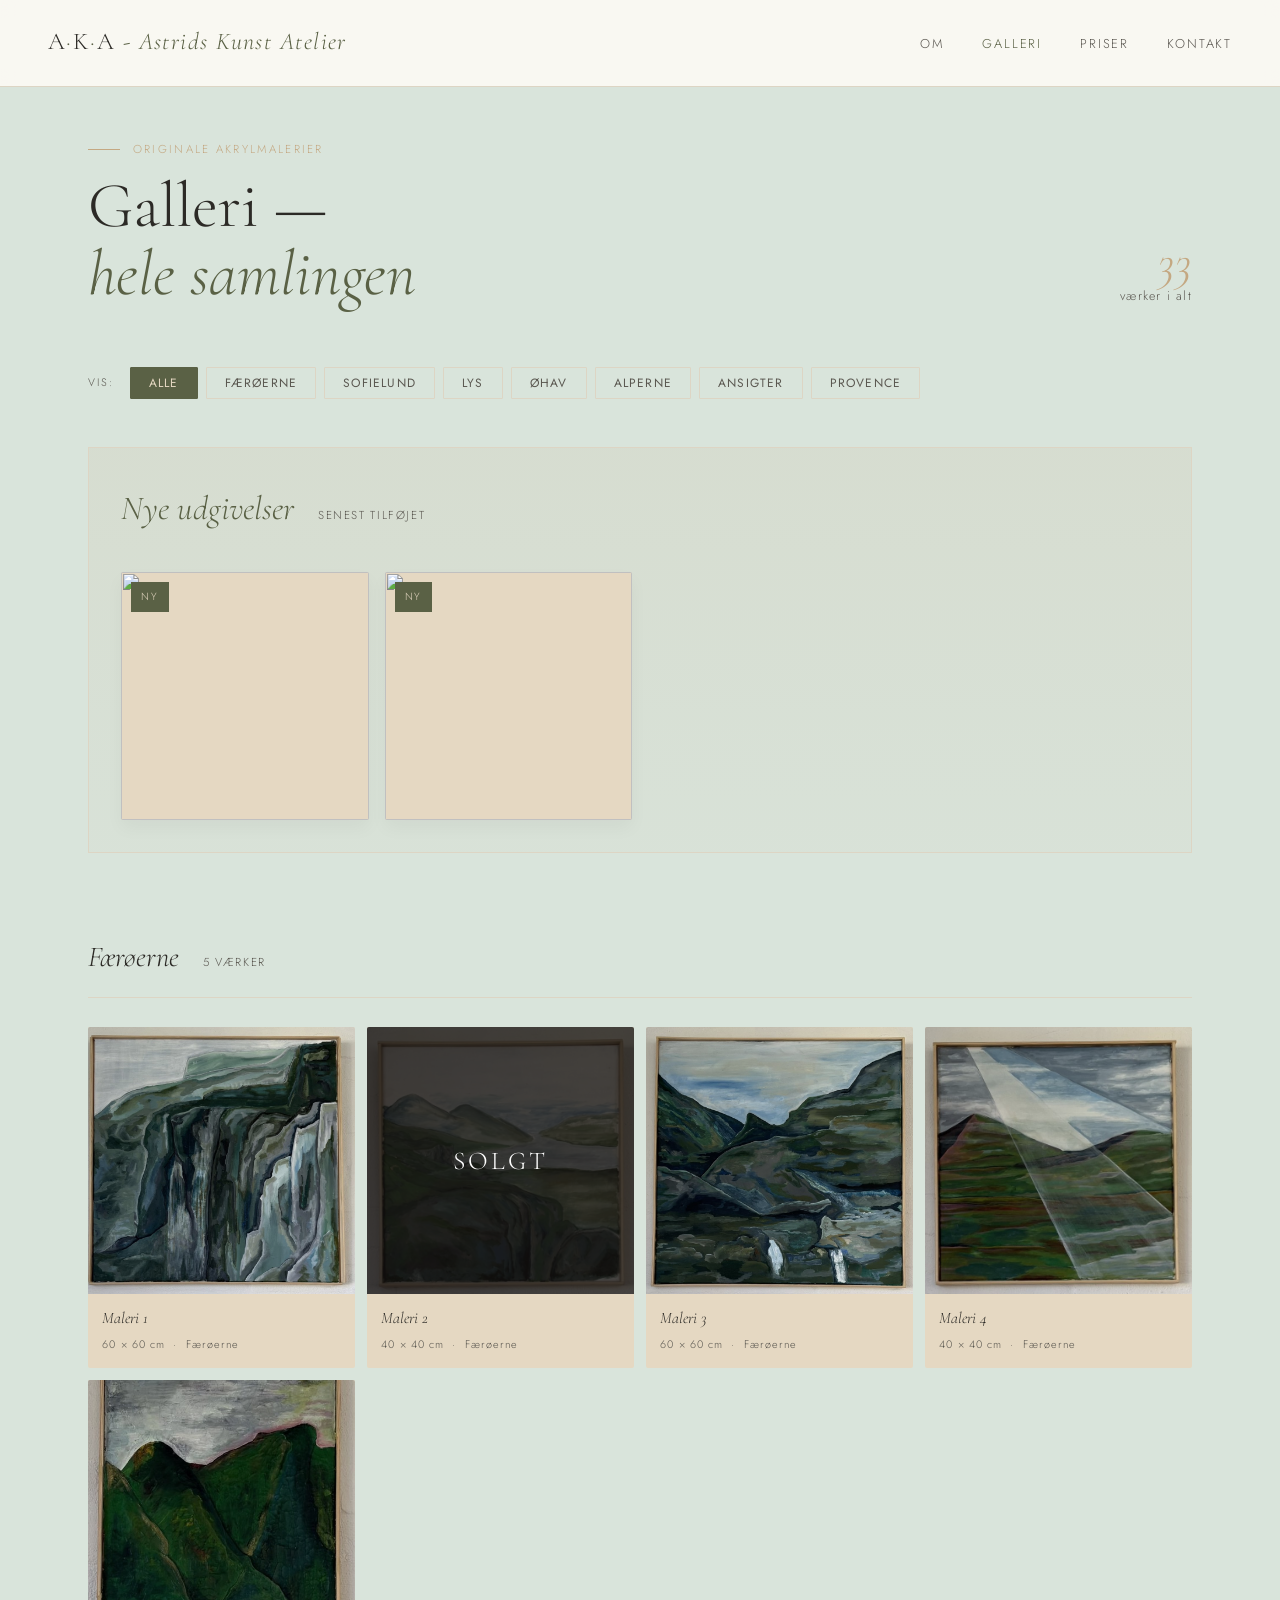
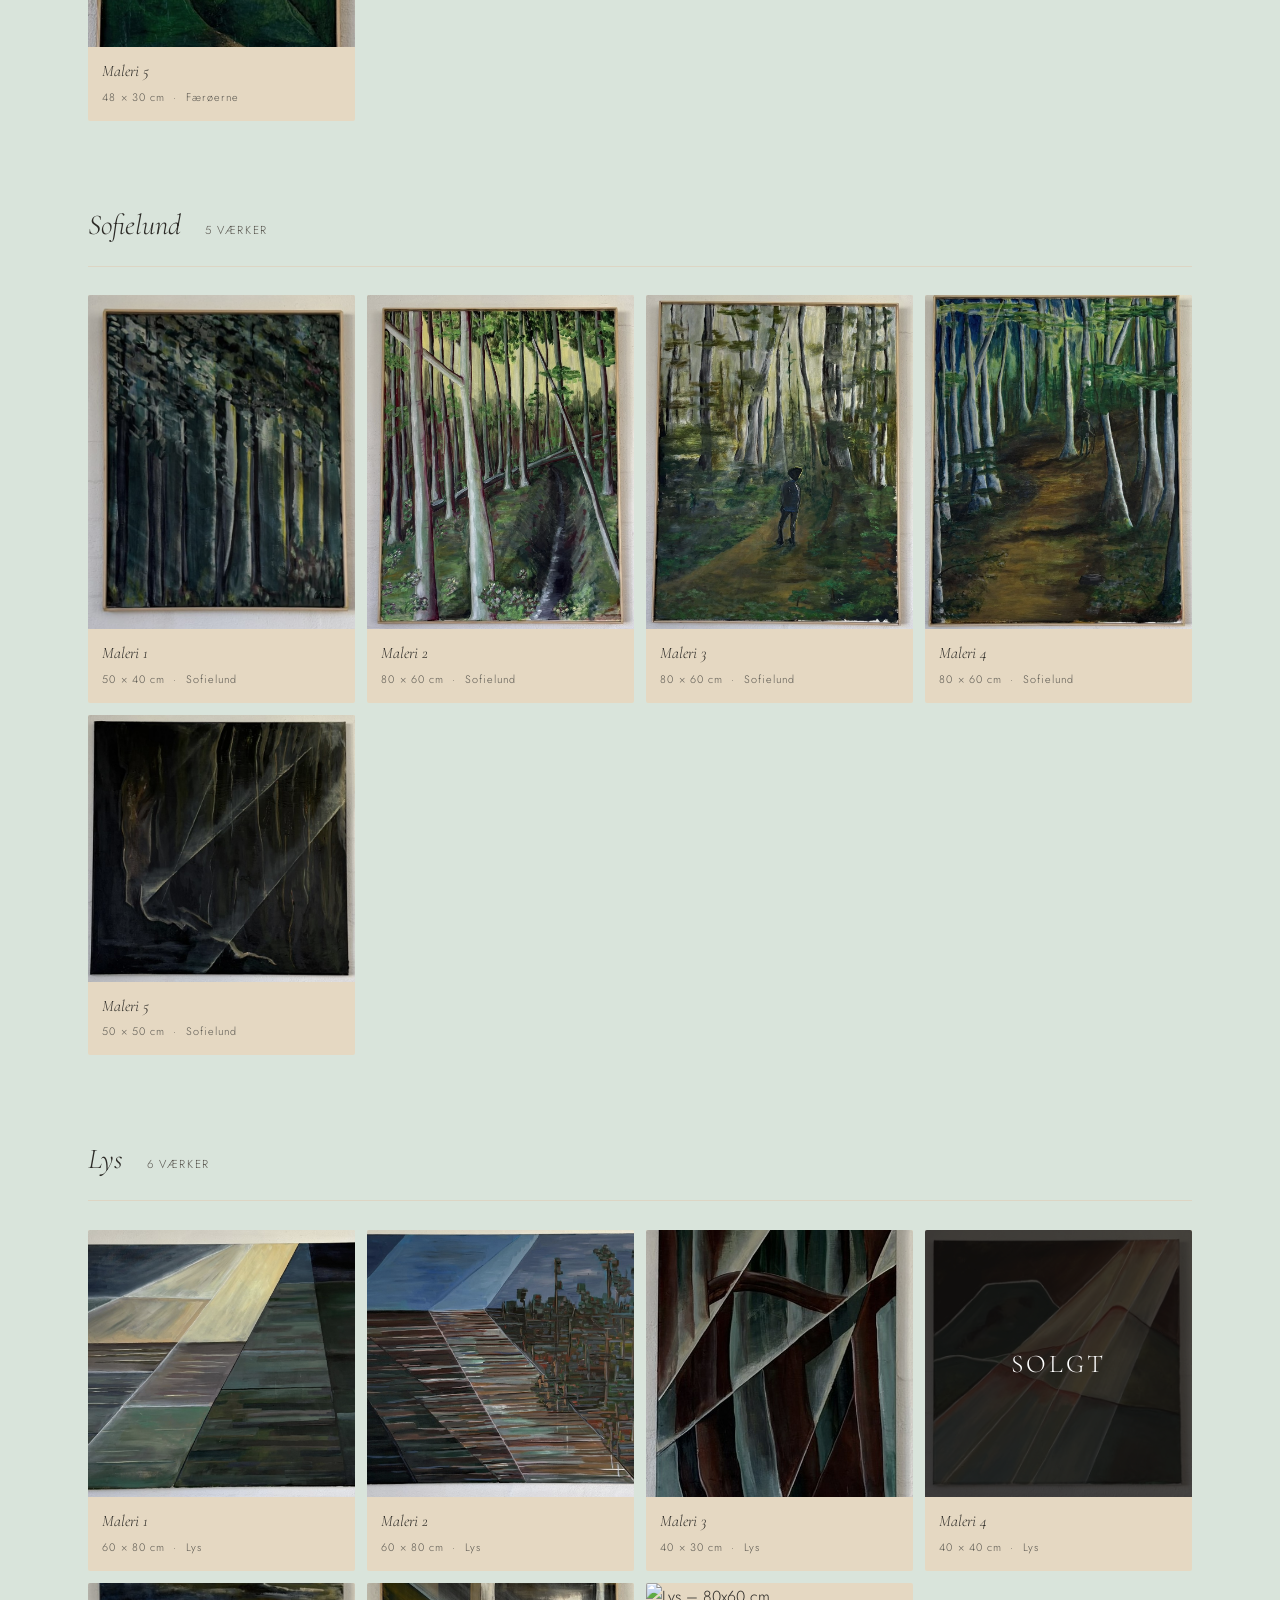
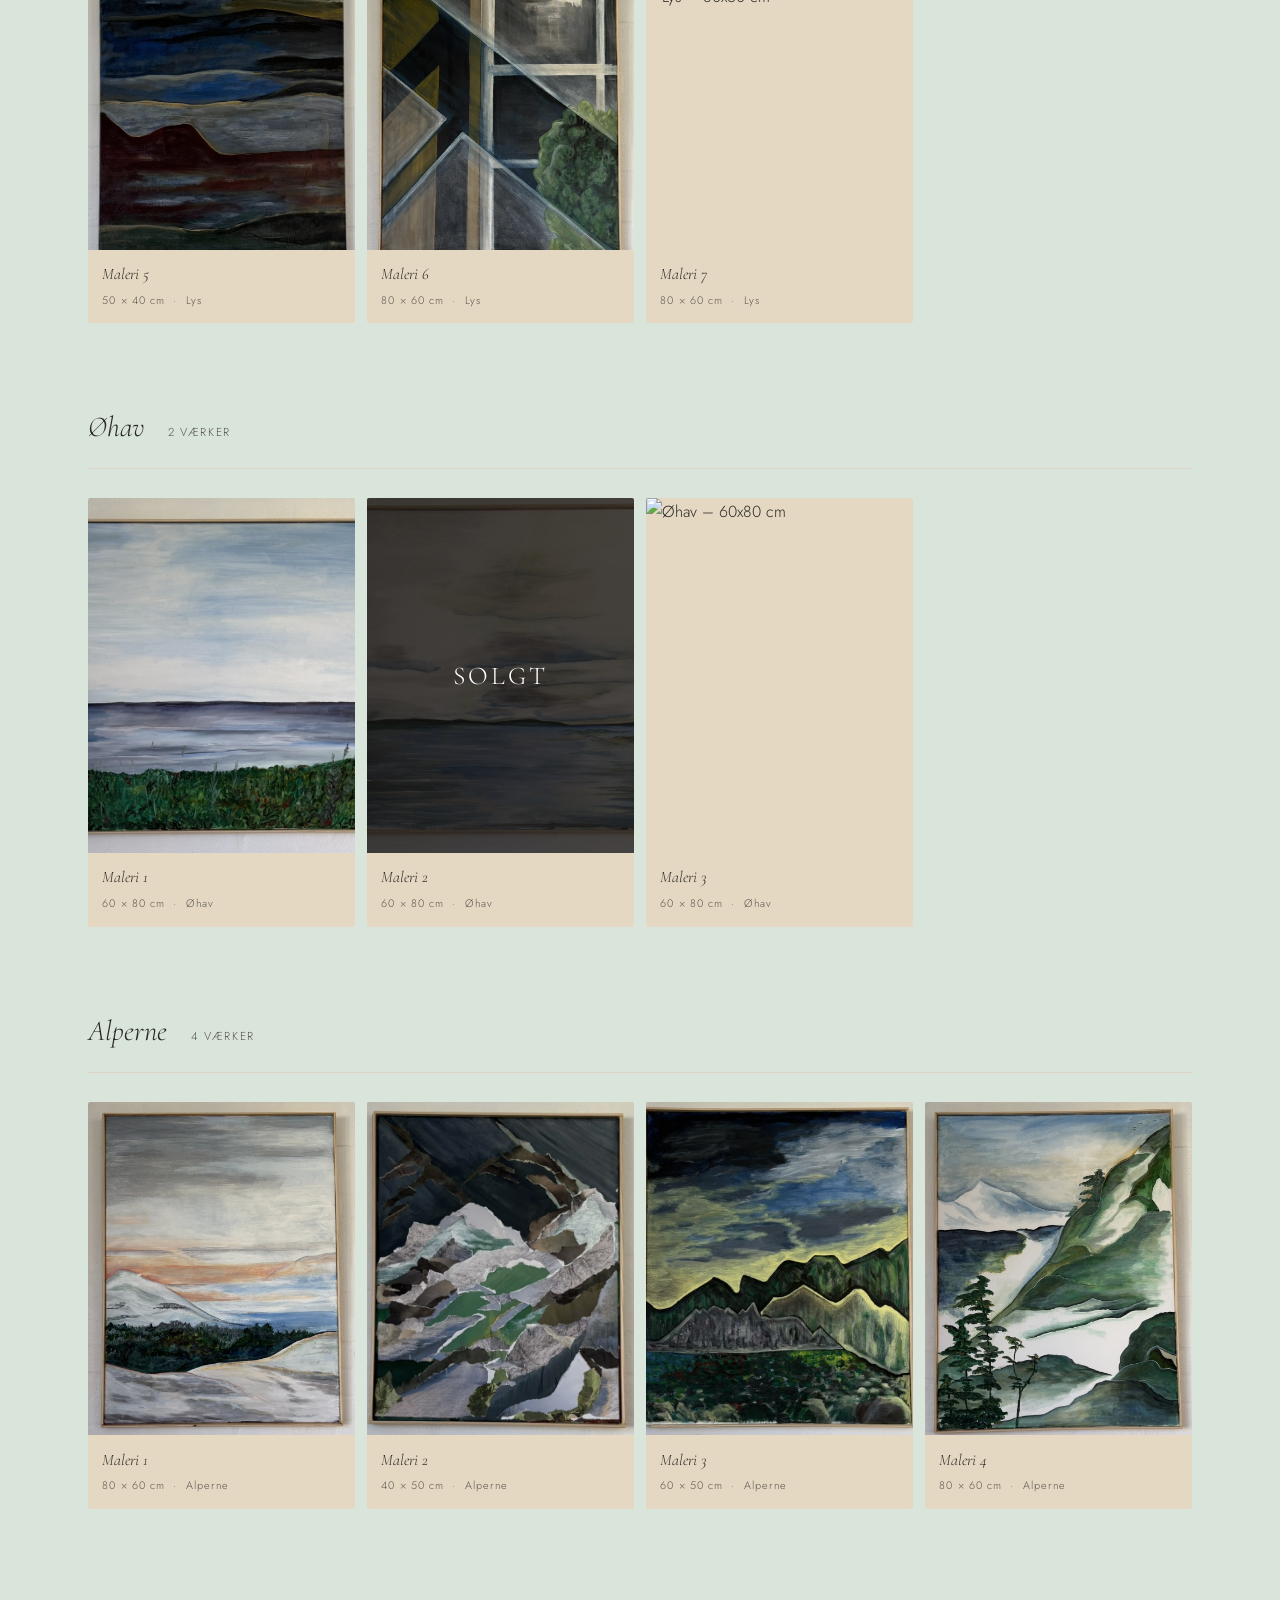
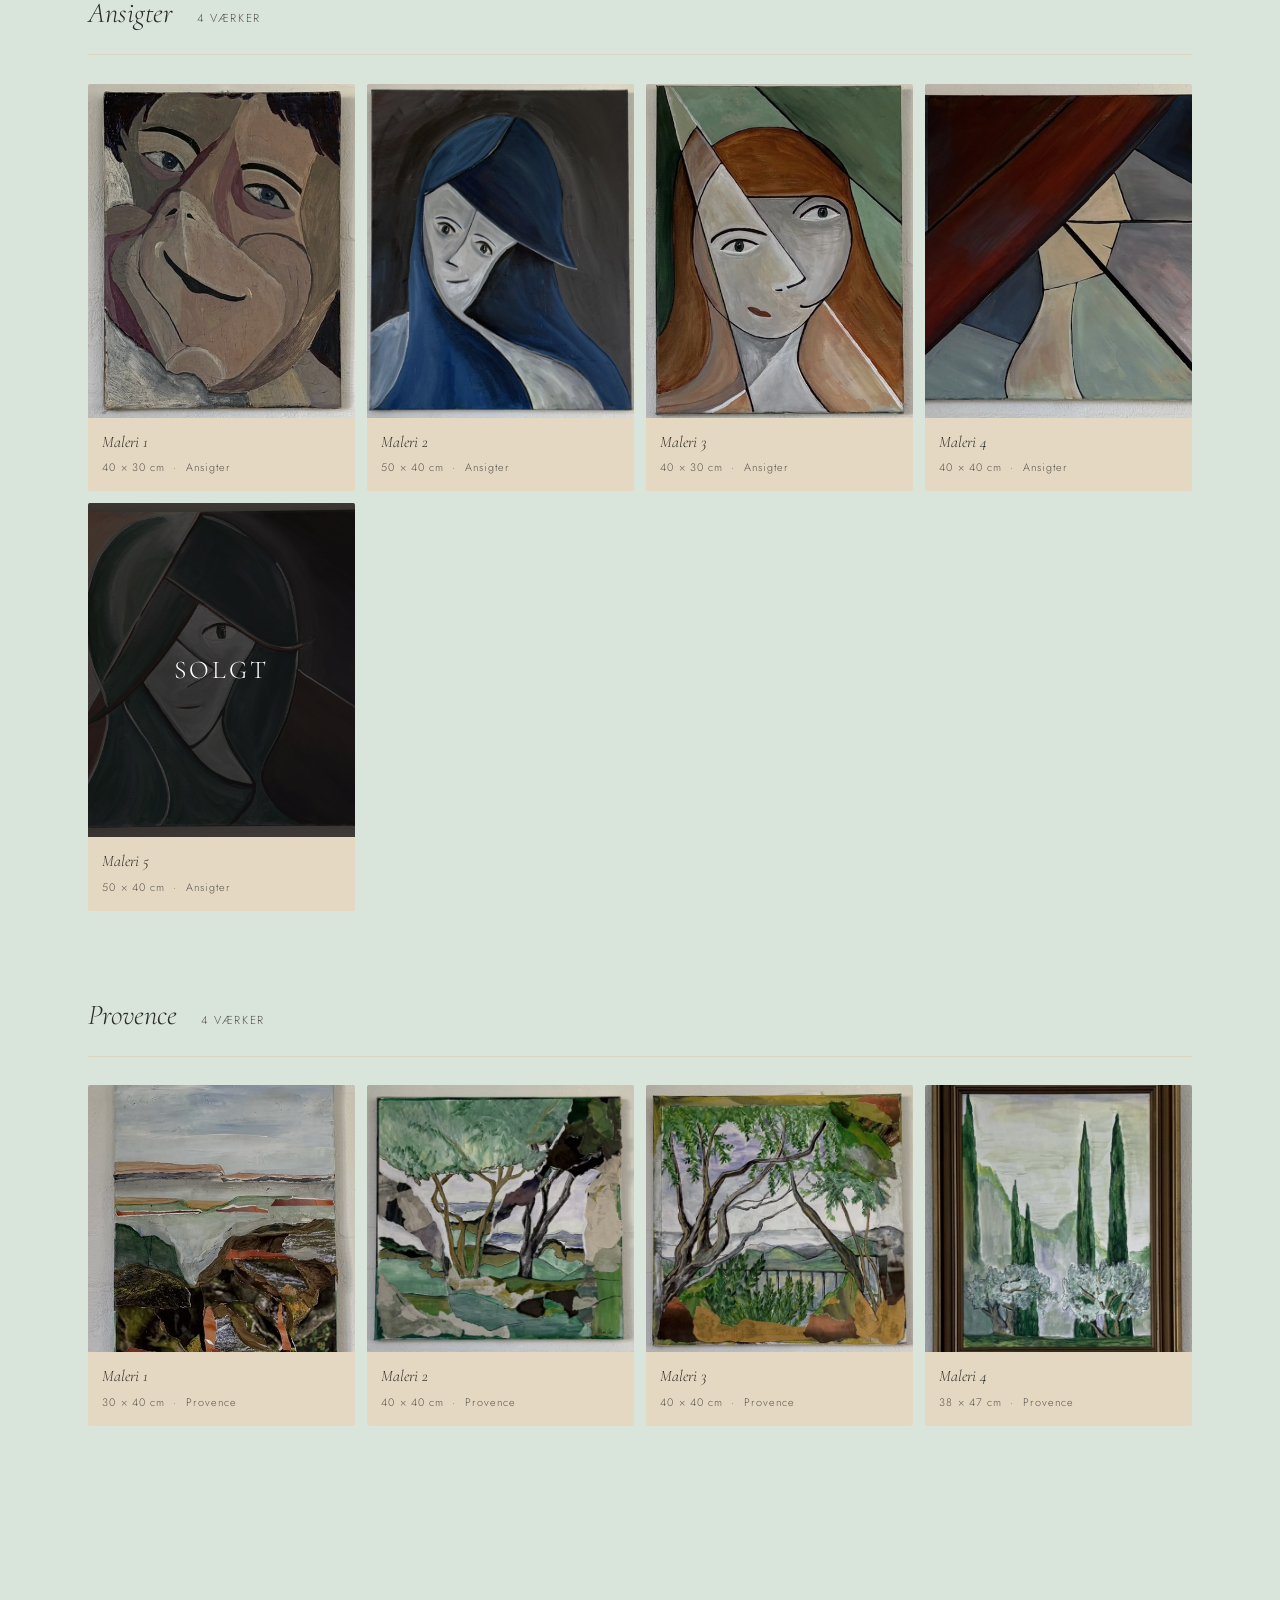
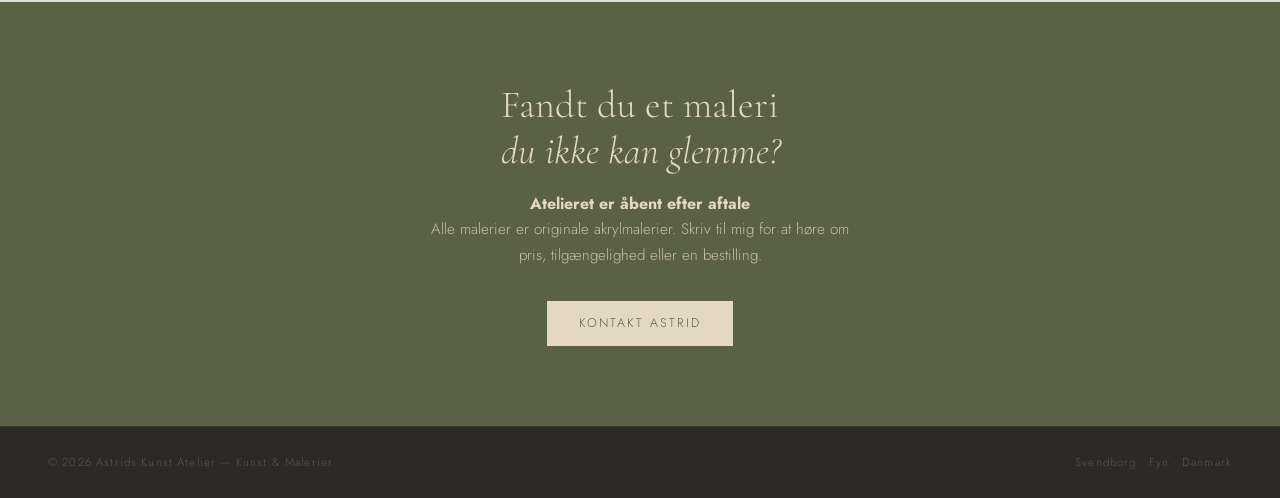
==== commit a43af001: "t" ====
--- a/galleri.html
+++ b/galleri.html
@@ -697,10 +697,10 @@
         </div>
         <div class="info"><div class="info-title">Maleri 1</div><div class="info-meta">60 × 60 cm &nbsp;·&nbsp; Færøerne</div></div>
       </div>
-      <div class="painting-card item-square sold" onclick="openLb('faeroerne',1)">
+      <div class="painting-card item-square sold">
         <div class="img-wrap" style="padding-top:100%">
           <img src="img/Maleri2-40x40-Færøerne.JPEG" alt="Færøerne – 40x40 cm">
-          <div class="hover-overlay"><span>Se maleri</span></div>
+          
            <div class="sold-overlay">Solgt</div>
         </div>
         <div class="info"><div class="info-title">Maleri 2</div><div class="info-meta">40 × 40 cm &nbsp;·&nbsp; Færøerne</div></div>
@@ -802,10 +802,10 @@
         </div>
         <div class="info"><div class="info-title">Maleri 3</div><div class="info-meta">40 × 30 cm &nbsp;·&nbsp; Lys</div></div>
       </div>
-      <div class="painting-card item-square" onclick="openLb('lys',3)">
+      <div class="painting-card item-square">
         <div class="img-wrap" style="padding-top:100%">
           <img src="img/Maleri4-40x40-Lys.JPEG" alt="Lys – 40x40 cm">
-          <div class="hover-overlay"><span>Se maleri</span></div>
+          
           <div class="sold-overlay">Solgt</div>
         </div>
         <div class="info"><div class="info-title">Maleri 4</div><div class="info-meta">40 × 40 cm &nbsp;·&nbsp; Lys</div></div>
@@ -848,11 +848,11 @@
         </div>
         <div class="info"><div class="info-title">Maleri 1</div><div class="info-meta">60 × 80 cm &nbsp;·&nbsp; Øhav</div></div>
       </div>
-      <div class="painting-card item-portrait" onclick="openLb('oehav',1)">
+      <div class="painting-card item-portrait">
         <div class="img-wrap" style="padding-top:133%">
           <img src="img/Maleri2-60x80-Øhav.JPEG" alt="Øhav – 60x80 cm">
-          <div class="hover-overlay"><span>Se maleri</span></div>
-          <div class="sold-overlay">Reserveret</div>
+          
+          <div class="sold-overlay">Solgt</div>
         </div>
         <div class="info"><div class="info-title">Maleri 2</div><div class="info-meta">60 × 80 cm &nbsp;·&nbsp; Øhav</div></div>
       </div>
@@ -939,10 +939,10 @@
         </div>
         <div class="info"><div class="info-title">Maleri 4</div><div class="info-meta">40 × 40 cm &nbsp;·&nbsp; Ansigter</div></div>
       </div>
-      <div class="painting-card item-portrait sold" onclick="openLb('ansigter',4)">
+      <div class="painting-card item-portrait sold">
         <div class="img-wrap" style="padding-top:125%">
           <img src="img/Maleri5-Solgt-Ansigter.jpg" alt="Ansigter – 50x40 cm">
-          <div class="hover-overlay"><span>Se maleri</span></div>
+
           <div class="sold-overlay">Solgt</div>
         </div>
         <div class="info"><div class="info-title">Maleri 5</div><div class="info-meta">50 × 40 cm &nbsp;·&nbsp; Ansigter</div></div>
@@ -1068,51 +1068,51 @@
   // Lightbox data
   const seriesData = {
     faeroerne: [
-      { img:'img/Maleri1-60x60-Færøerne.JPEG', title:'Maleri 1', size:'60 × 60 cm', series:'Færøerne', price:'1.800 kr.' },
-      { img:'img/Maleri2-40x40-Færøerne.JPEG', title:'Maleri 2', size:'40 × 40 cm', series:'Færøerne', price:'1.200 kr.' },
-      { img:'img/Maleri3-60x60-Færøerne.JPEG', title:'Maleri 3', size:'60 × 60 cm', series:'Færøerne', price:'1.800 kr.' },
-      { img:'img/Maleri4-40x40-Færøerne.JPEG', title:'Maleri 4', size:'40 × 40 cm', series:'Færøerne', price:'1.200 kr.' },
-      { img:'img/Maleri5-48x30-Færøerne.JPEG', title:'Maleri 5', size:'48 × 30 cm', series:'Færøerne', price:'1.200 kr.' },
+      { img:'img/Maleri1-60x60-Færøerne.JPEG', title:'Maleri 1', size:'60 × 60 cm', series:'Færøerne', price:'2.100 kr.' },
+      { img:'img/Maleri2-40x40-Færøerne.JPEG', title:'Maleri 2', size:'40 × 40 cm', series:'Færøerne', price:'1.600 kr.' },
+      { img:'img/Maleri3-60x60-Færøerne.JPEG', title:'Maleri 3', size:'60 × 60 cm', series:'Færøerne', price:'2.100 kr.' },
+      { img:'img/Maleri4-40x40-Færøerne.JPEG', title:'Maleri 4', size:'40 × 40 cm', series:'Færøerne', price:'1.600 kr.' },
+      { img:'img/Maleri5-48x30-Færøerne.JPEG', title:'Maleri 5', size:'48 × 30 cm', series:'Færøerne', price:'1.600 kr.' },
     ],
     sofielund: [
-      { img:'img/Maleri1-50x40-Sofielund.JPEG', title:'Maleri 1', size:'50 × 40 cm', series:'Sofielund', price:'1.800 kr.' },
-      { img:'img/Maleri2-80x60-Sofielund.JPEG', title:'Maleri 2', size:'80 × 60 cm', series:'Sofielund', price:'2.200 kr.' },
-      { img:'img/Maleri3-80x60-Sofielund.JPEG', title:'Maleri 3', size:'80 × 60 cm', series:'Sofielund', price:'2.200 kr.' },
-      { img:'img/Maleri4-80x60-Sofielund.JPEG', title:'Maleri 4', size:'80 × 60 cm', series:'Sofielund', price:'2.200 kr.' },
-      { img:'img/Maleri5-50x50-Sofielund.JPEG', title:'Maleri 5', size:'50 × 50 cm', series:'Sofielund', price:'1.800 kr.' },
+      { img:'img/Maleri1-50x40-Sofielund.JPEG', title:'Maleri 1', size:'50 × 40 cm', series:'Sofielund', price:'2.100 kr.' },
+      { img:'img/Maleri2-80x60-Sofielund.JPEG', title:'Maleri 2', size:'80 × 60 cm', series:'Sofielund', price:'3.100 kr.' },
+      { img:'img/Maleri3-80x60-Sofielund.JPEG', title:'Maleri 3', size:'80 × 60 cm', series:'Sofielund', price:'3.100 kr.' },
+      { img:'img/Maleri4-80x60-Sofielund.JPEG', title:'Maleri 4', size:'80 × 60 cm', series:'Sofielund', price:'3.100 kr.' },
+      { img:'img/Maleri5-50x50-Sofielund.JPEG', title:'Maleri 5', size:'50 × 50 cm', series:'Sofielund', price:'2.100 kr.' },
     ],
     lys: [
-      { img:'img/Maleri1-60x80-Lys.JPEG', title:'Maleri 1', size:'60 × 80 cm', series:'Lys', price:'2.200 kr.' },
-      { img:'img/Maleri2-60x80-Lys.JPEG', title:'Maleri 2', size:'60 × 80 cm', series:'Lys', price:'2.200 kr.' },
-      { img:'img/Maleri3-40x30-Lys.JPEG', title:'Maleri 3', size:'40 × 30 cm', series:'Lys', price:'1.200 kr.' },
-      { img:'img/Maleri4-40x40-Lys.JPEG', title:'Maleri 4', size:'40 × 40 cm', series:'Lys', price:'1.200 kr.' },
-      { img:'img/Maleri5-50x40-Lys.JPEG', title:'Maleri 5', size:'50 × 40 cm', series:'Lys', price:'1.800 kr.' },
-      { img:'img/Maleri6-80x60-Lys.JPEG', title:'Maleri 6', size:'80 × 60 cm', series:'Lys', price:'2.200 kr.' },
+      { img:'img/Maleri1-60x80-Lys.JPEG', title:'Maleri 1', size:'60 × 80 cm', series:'Lys', price:'3.100 kr.' },
+      { img:'img/Maleri2-60x80-Lys.JPEG', title:'Maleri 2', size:'60 × 80 cm', series:'Lys', price:'3.100 kr.' },
+      { img:'img/Maleri3-40x30-Lys.JPEG', title:'Maleri 3', size:'40 × 30 cm', series:'Lys', price:'1.600 kr.' },
+      { img:'img/Maleri4-40x40-Lys.JPEG', title:'Maleri 4', size:'40 × 40 cm', series:'Lys', price:'1.600 kr.' },
+      { img:'img/Maleri5-50x40-Lys.JPEG', title:'Maleri 5', size:'50 × 40 cm', series:'Lys', price:'2.100 kr.' },
+      { img:'img/Maleri6-80x60-Lys.JPEG', title:'Maleri 6', size:'80 × 60 cm', series:'Lys', price:'3.100 kr.' },
       { img:'img/Maleri7-80x80-Lys.png', title:'Maleri 7', size:'80 × 80 cm', series:'Lys', price:'4.000 kr.' },
     ],
     oehav: [
-      { img:'img/Maleri1-60x80-Øhav.JPEG', title:'Maleri 1', size:'60 × 80 cm', series:'Øhav', price:'2.200 kr.' },
-      { img:'img/Maleri2-60x80-Øhav.JPEG', title:'Maleri 2', size:'60 × 80 cm', series:'Øhav', price:'2.200 kr.' },
-      { img:'img/Maleri3-80x60-Øhav.png', title:'Maleri 3', size:'60 × 80 cm', series:'Øhav', price:'2.200 kr.' },
+      { img:'img/Maleri1-60x80-Øhav.JPEG', title:'Maleri 1', size:'60 × 80 cm', series:'Øhav', price:'3.100 kr.' },
+      { img:'img/Maleri2-60x80-Øhav.JPEG', title:'Maleri 2', size:'60 × 80 cm', series:'Øhav', price:'3.100 kr.' },
+      { img:'img/Maleri3-80x60-Øhav.png', title:'Maleri 3', size:'60 × 80 cm', series:'Øhav', price:'3.100 kr.' },
     ],
     alperne: [
-      { img:'img/Maleri1-80x60-Alperne.JPEG', title:'Maleri 1', size:'80 × 60 cm', series:'Alperne', price:'2.200 kr.' },
-      { img:'img/Maleri2-40x50-Alperne.JPEG', title:'Maleri 2', size:'40 × 50 cm', series:'Alperne', price:'1.800 kr.' },
-      { img:'img/Maleri3-60x50-Alperne.JPEG', title:'Maleri 3', size:'60 × 50 cm', series:'Alperne', price:'2.200 kr.' },
-      { img:'img/Maleri4-80x60-Alperne.JPEG', title:'Maleri 4', size:'80 × 60 cm', series:'Alperne', price:'2.200 kr.' },
+      { img:'img/Maleri1-80x60-Alperne.JPEG', title:'Maleri 1', size:'80 × 60 cm', series:'Alperne', price:'3.100 kr.' },
+      { img:'img/Maleri2-40x50-Alperne.JPEG', title:'Maleri 2', size:'40 × 50 cm', series:'Alperne', price:'2.100 kr.' },
+      { img:'img/Maleri3-60x50-Alperne.JPEG', title:'Maleri 3', size:'60 × 50 cm', series:'Alperne', price:'3.100 kr.' },
+      { img:'img/Maleri4-80x60-Alperne.JPEG', title:'Maleri 4', size:'80 × 60 cm', series:'Alperne', price:'3.100 kr.' },
     ],
     ansigter: [
-      { img:'img/Maleri1-40x30-Ansigter.JPEG', title:'Maleri 1', size:'40 × 30 cm', series:'Ansigter', price:'1.200 kr.' },
-      { img:'img/Maleri2-50x40-Ansigter.JPEG', title:'Maleri 2', size:'50 × 40 cm', series:'Ansigter', price:'1.800 kr.' },
-      { img:'img/Maleri3-40x30-Ansigter.JPEG', title:'Maleri 3', size:'40 × 30 cm', series:'Ansigter', price:'1.200 kr.' },
-      { img:'img/Maleri4-40x40-Ansigter.JPEG', title:'Maleri 4', size:'38 × 47 cm', series:'Provence', price:'1.200 kr.' },
+      { img:'img/Maleri1-40x30-Ansigter.JPEG', title:'Maleri 1', size:'40 × 30 cm', series:'Ansigter', price:'1.600 kr.' },
+      { img:'img/Maleri2-50x40-Ansigter.JPEG', title:'Maleri 2', size:'50 × 40 cm', series:'Ansigter', price:'2.100 kr.' },
+      { img:'img/Maleri3-40x30-Ansigter.JPEG', title:'Maleri 3', size:'40 × 30 cm', series:'Ansigter', price:'1.600 kr.' },
+      { img:'img/Maleri4-40x40-Ansigter.JPEG', title:'Maleri 4', size:'38 × 47 cm', series:'Provence', price:'1.600 kr.' },
       { img:'img/Maleri5-Solgt-Ansigter.jpg', title:'Maleri 5', size:'', series:'Provence', price:'Solgt' },
     ],
     provence: [
-      { img:'img/Maleri1-30x40-Provence.JPEG', title:'Maleri 1', size:'30 × 40 cm', series:'Provence', price:'1.200 kr.' },
-      { img:'img/Maleri2-40x40-Provence.JPEG', title:'Maleri 2', size:'40 × 40 cm', series:'Provence', price:'1.200 kr.' },
-      { img:'img/Maleri3-40x40-Provence.JPEG', title:'Maleri 3', size:'40 × 40 cm', series:'Provence', price:'1.200 kr.' },
-      { img:'img/Maleri4-38x47-Provence.JPEG', title:'Maleri 4', size:'38 × 47 cm', series:'Provence', price:'1.200 kr.' },
+      { img:'img/Maleri1-30x40-Provence.JPEG', title:'Maleri 1', size:'30 × 40 cm', series:'Provence', price:'1.600 kr.' },
+      { img:'img/Maleri2-40x40-Provence.JPEG', title:'Maleri 2', size:'40 × 40 cm', series:'Provence', price:'1.600 kr.' },
+      { img:'img/Maleri3-40x40-Provence.JPEG', title:'Maleri 3', size:'40 × 40 cm', series:'Provence', price:'1.600 kr.' },
+      { img:'img/Maleri4-38x47-Provence.JPEG', title:'Maleri 4', size:'38 × 47 cm', series:'Provence', price:'1.600 kr.' },
       
     ],
   };
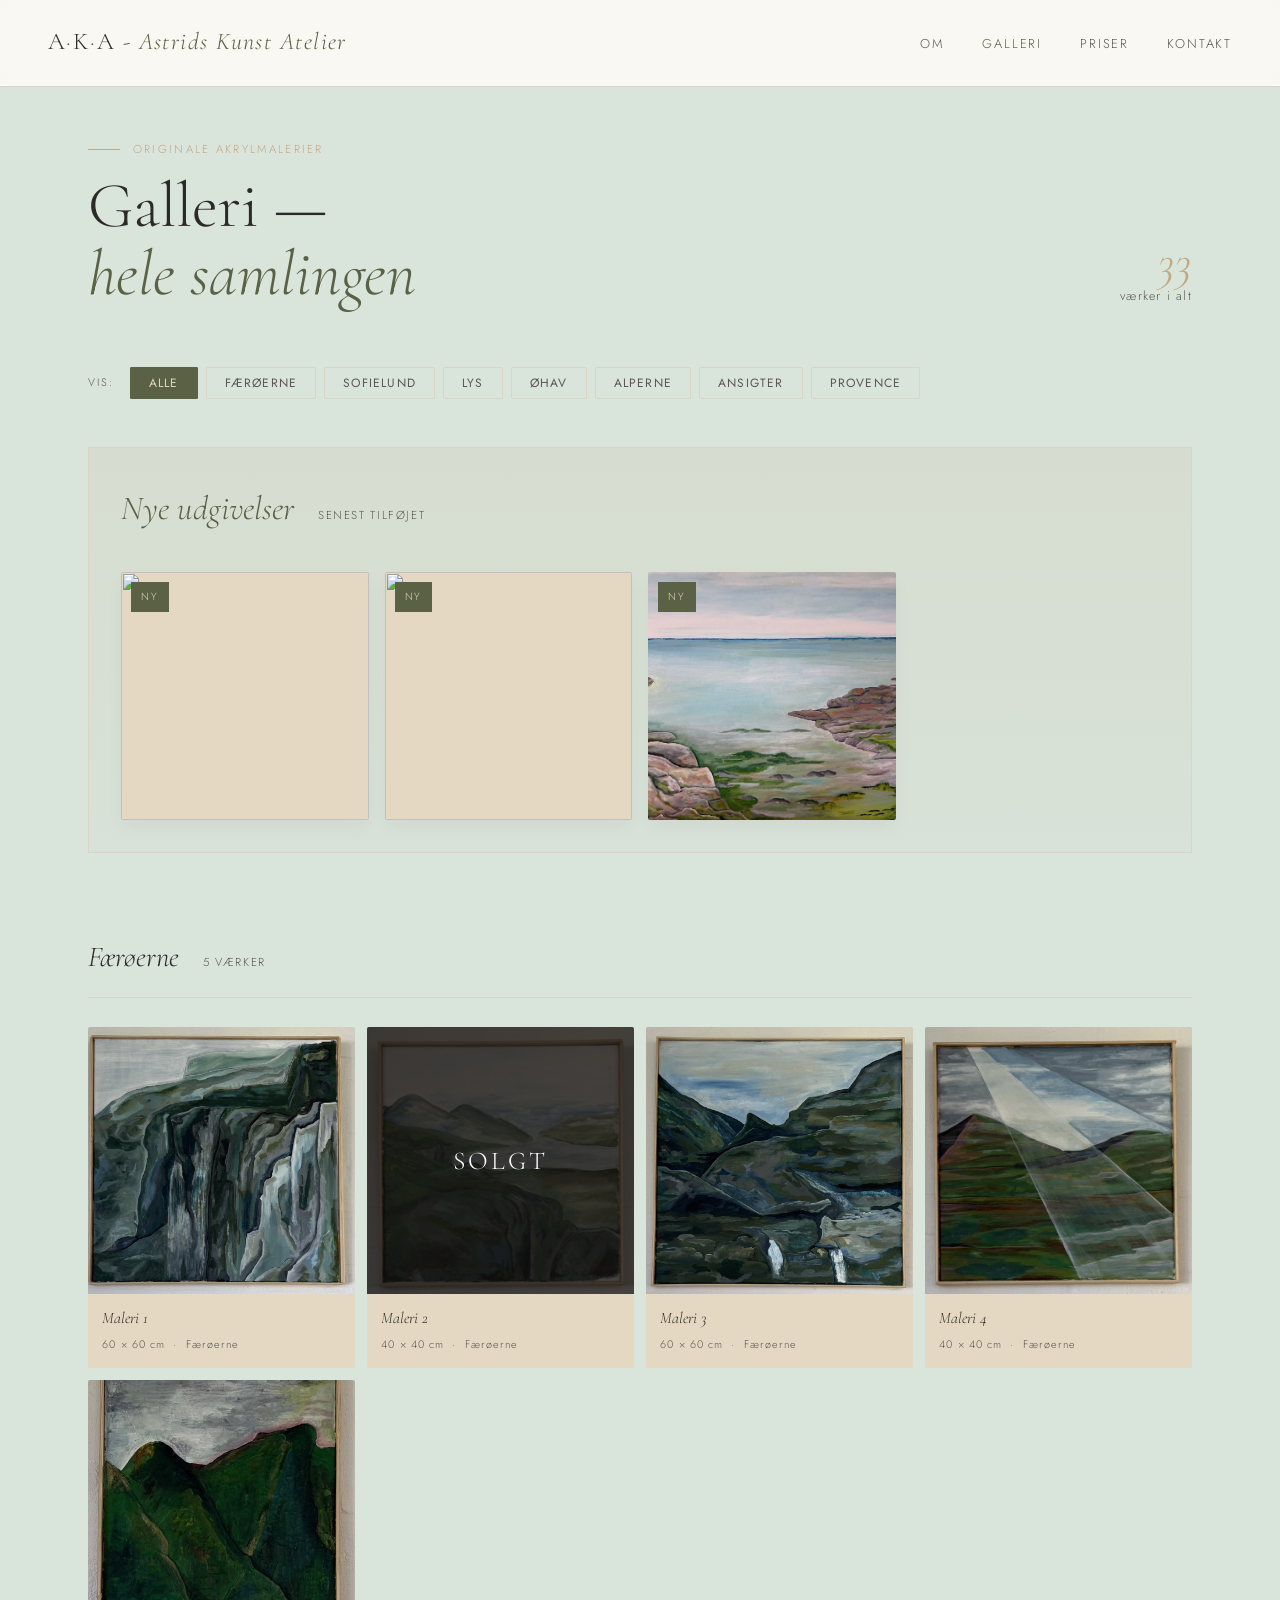
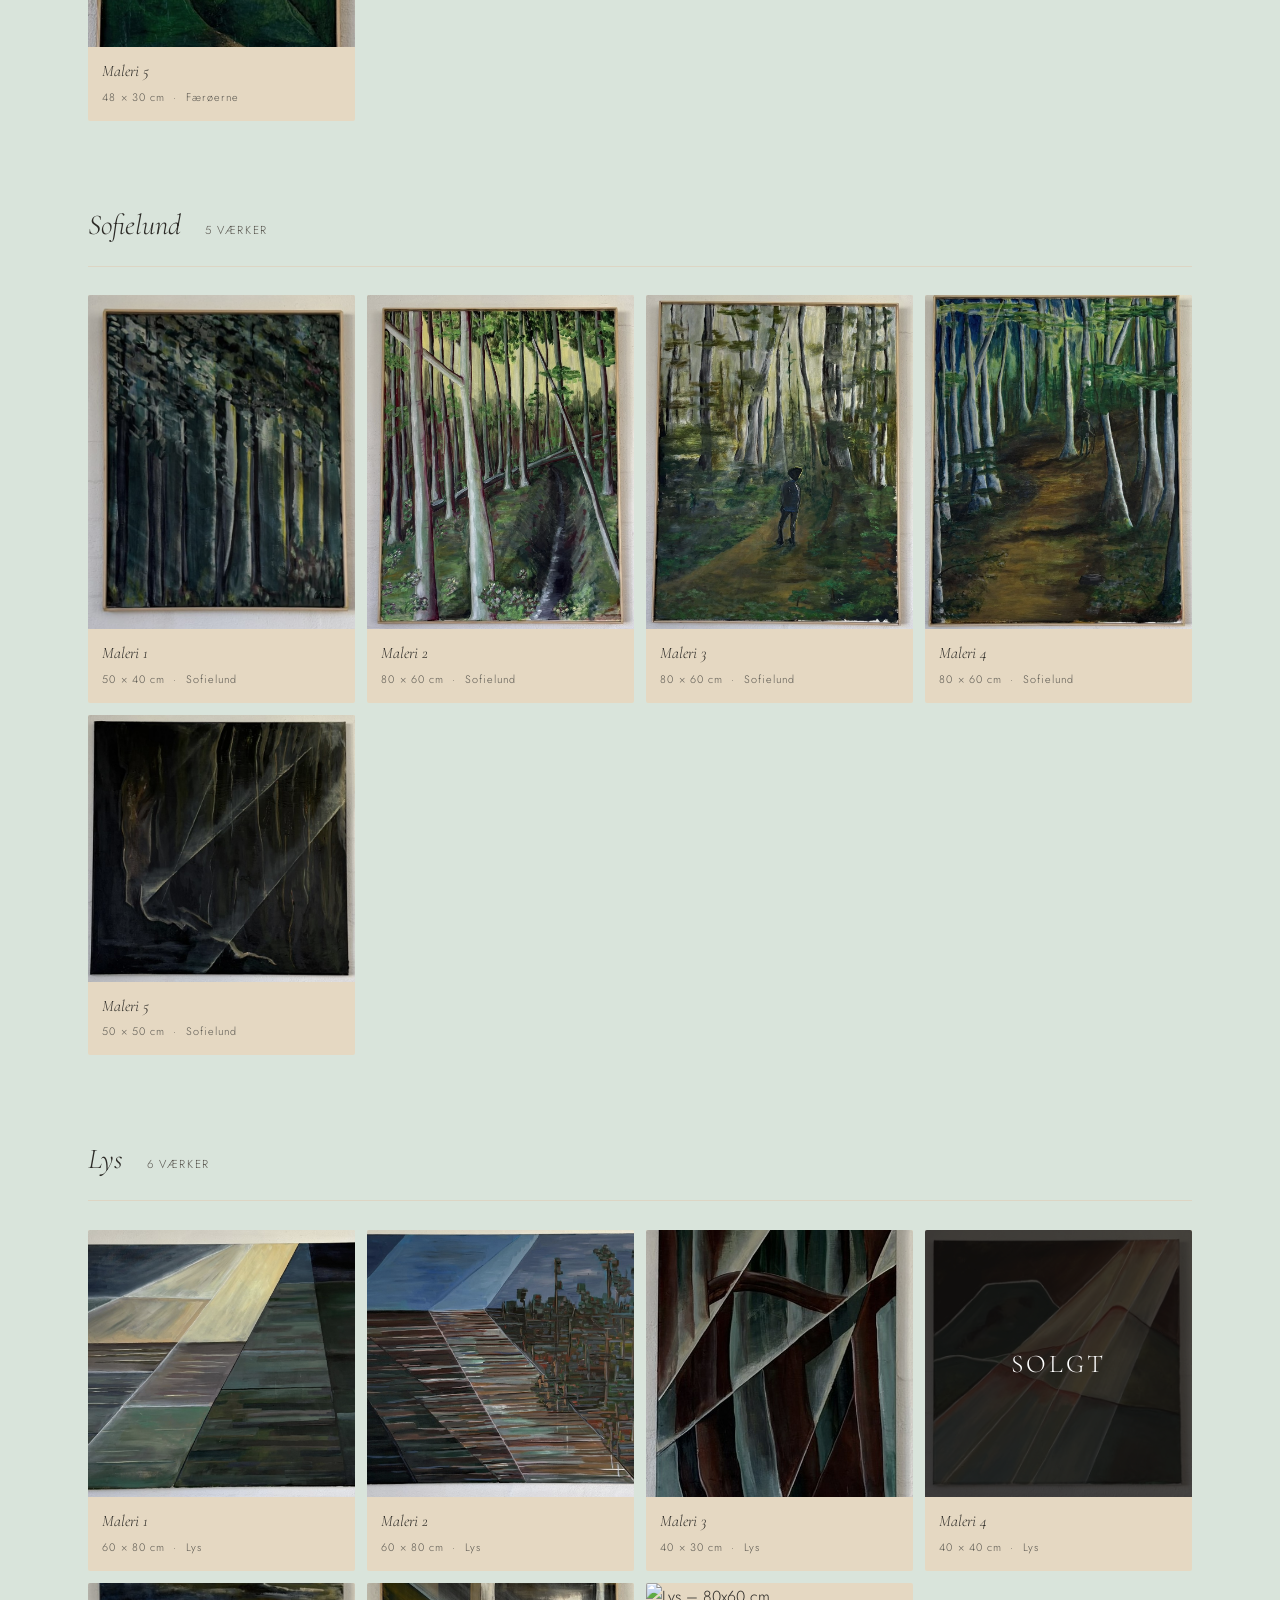
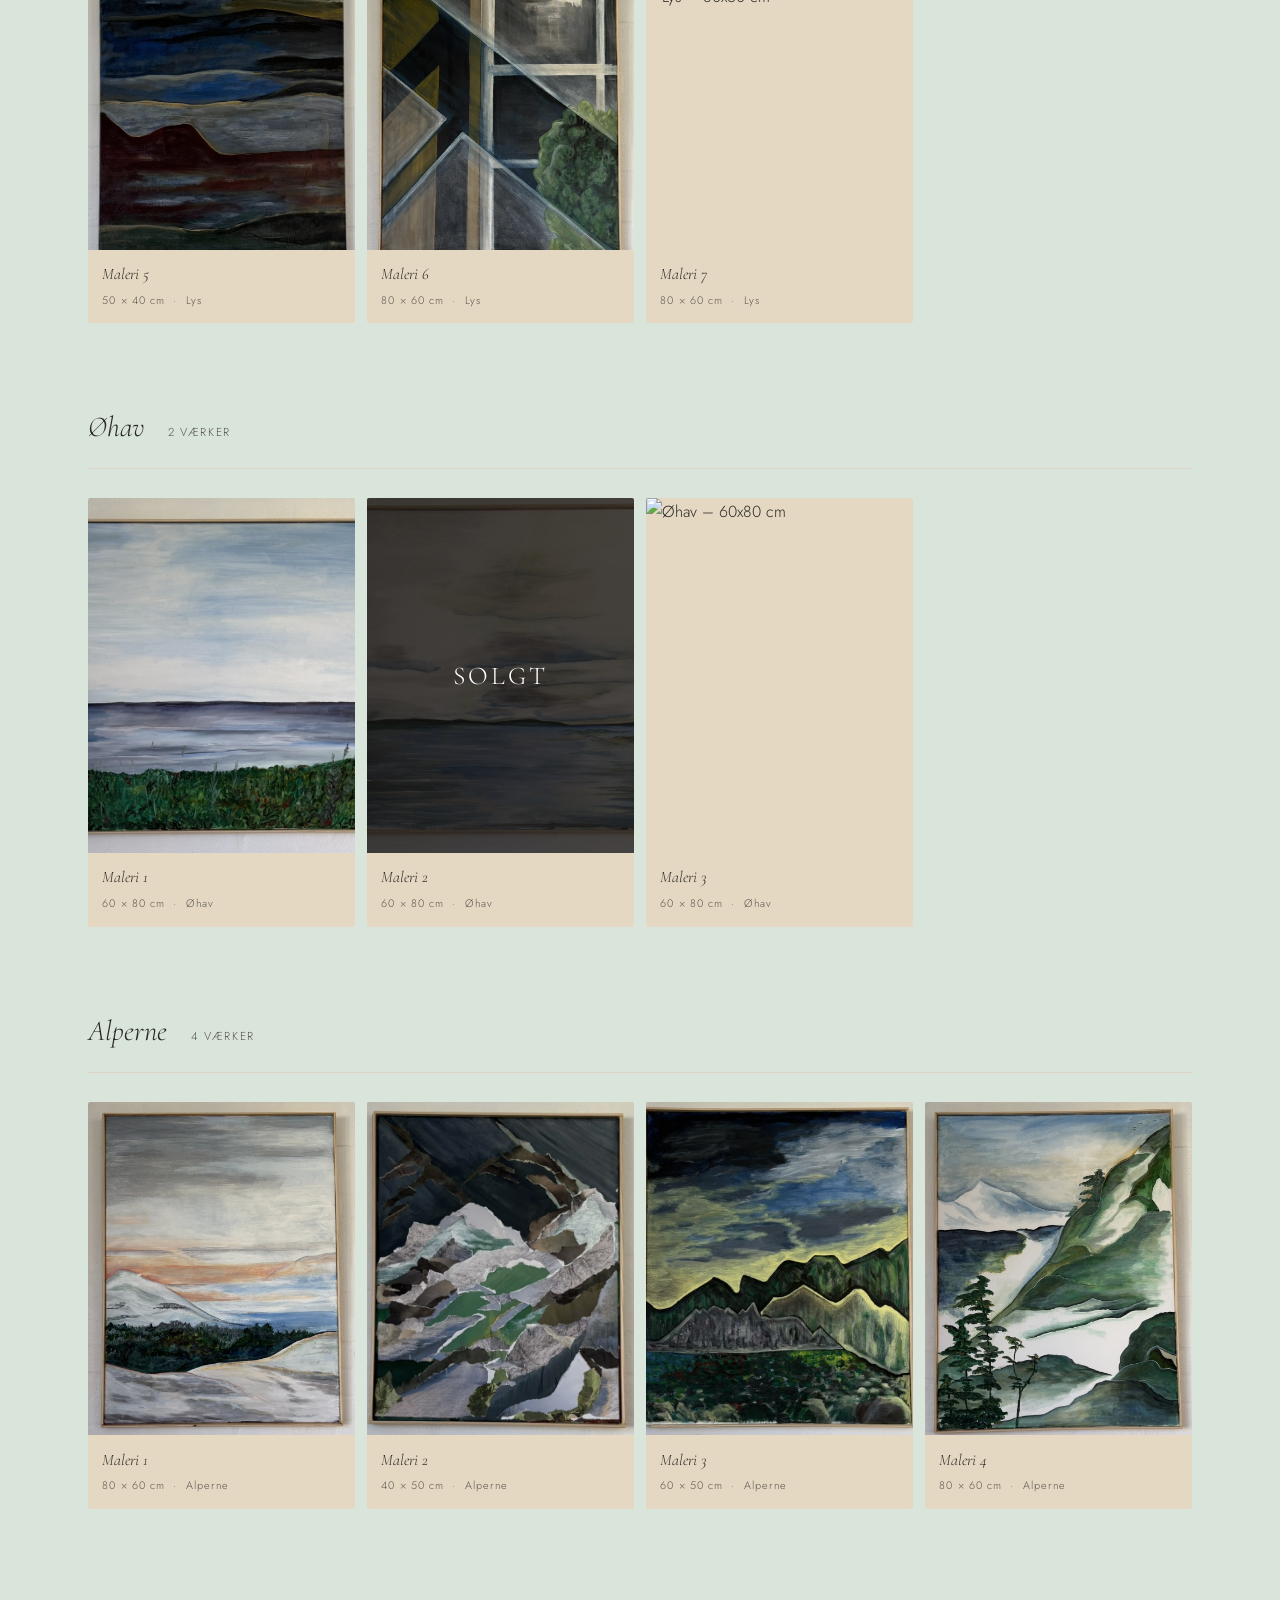
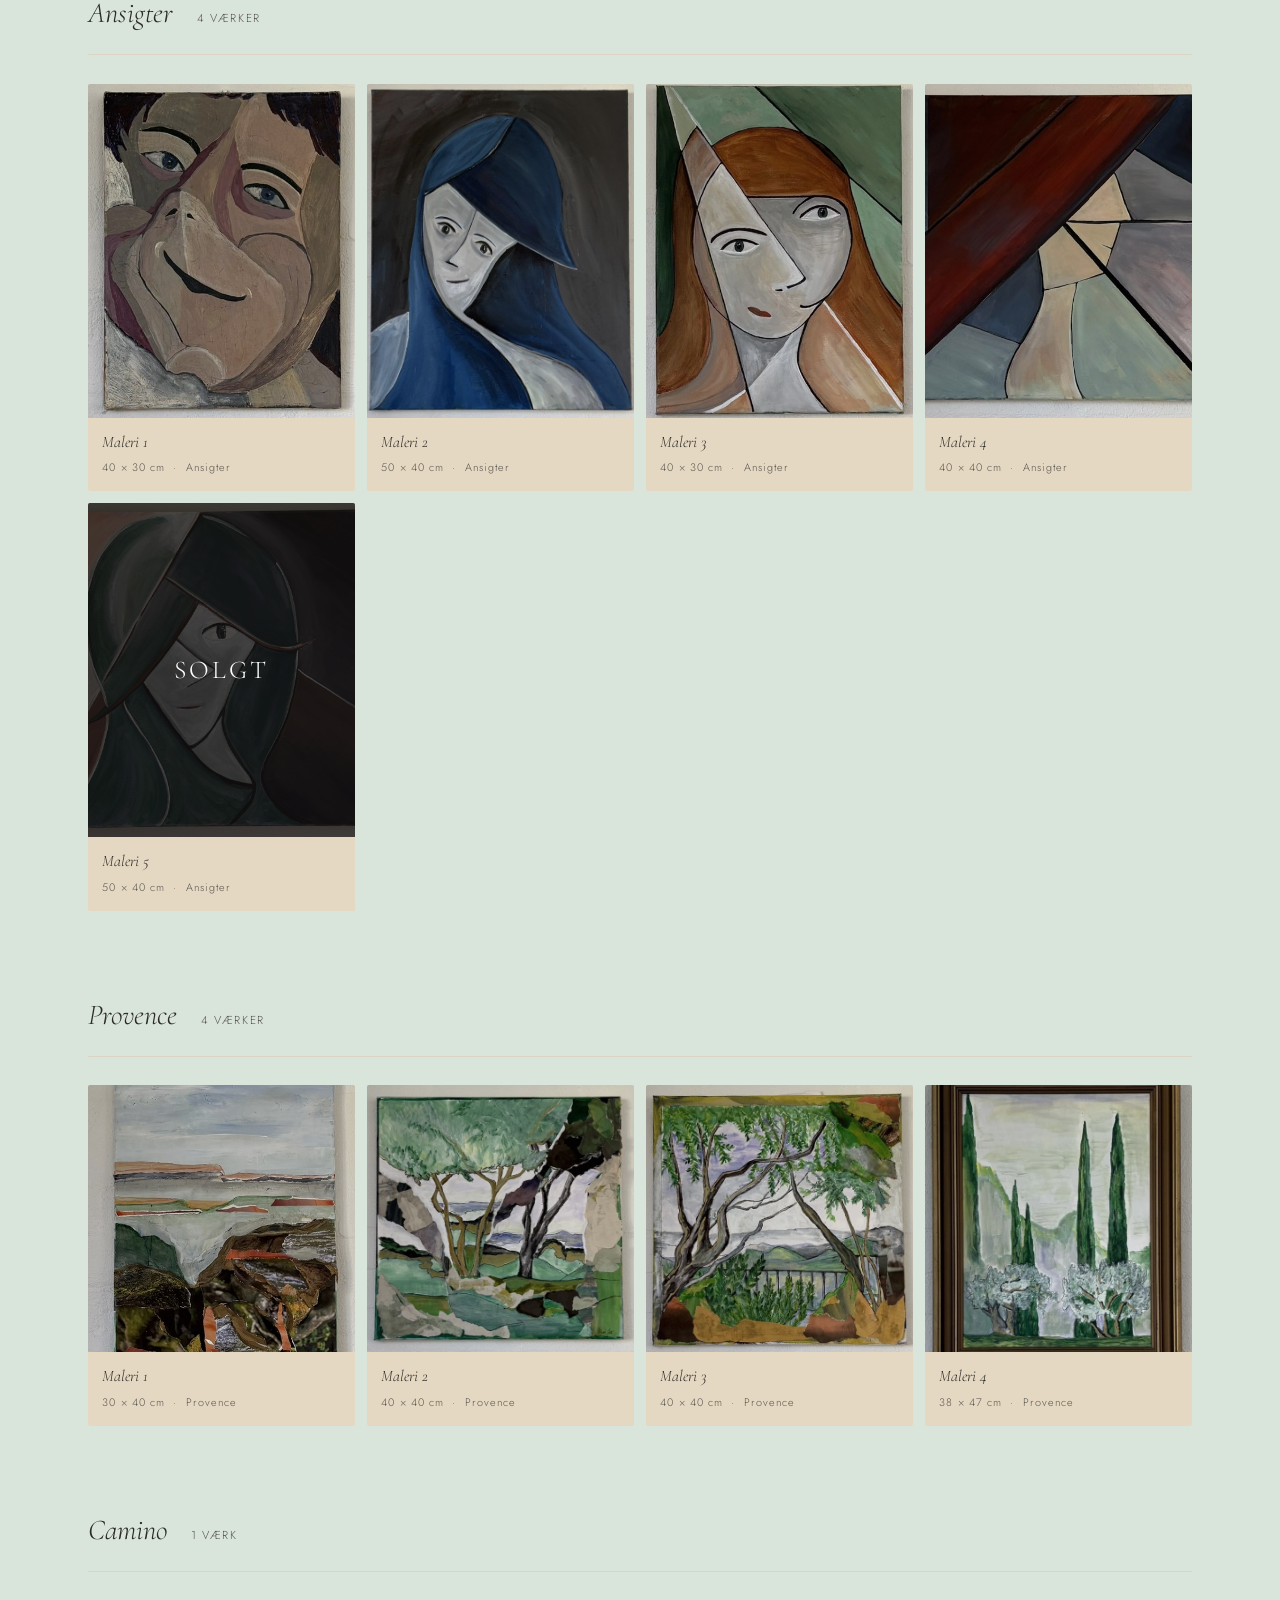
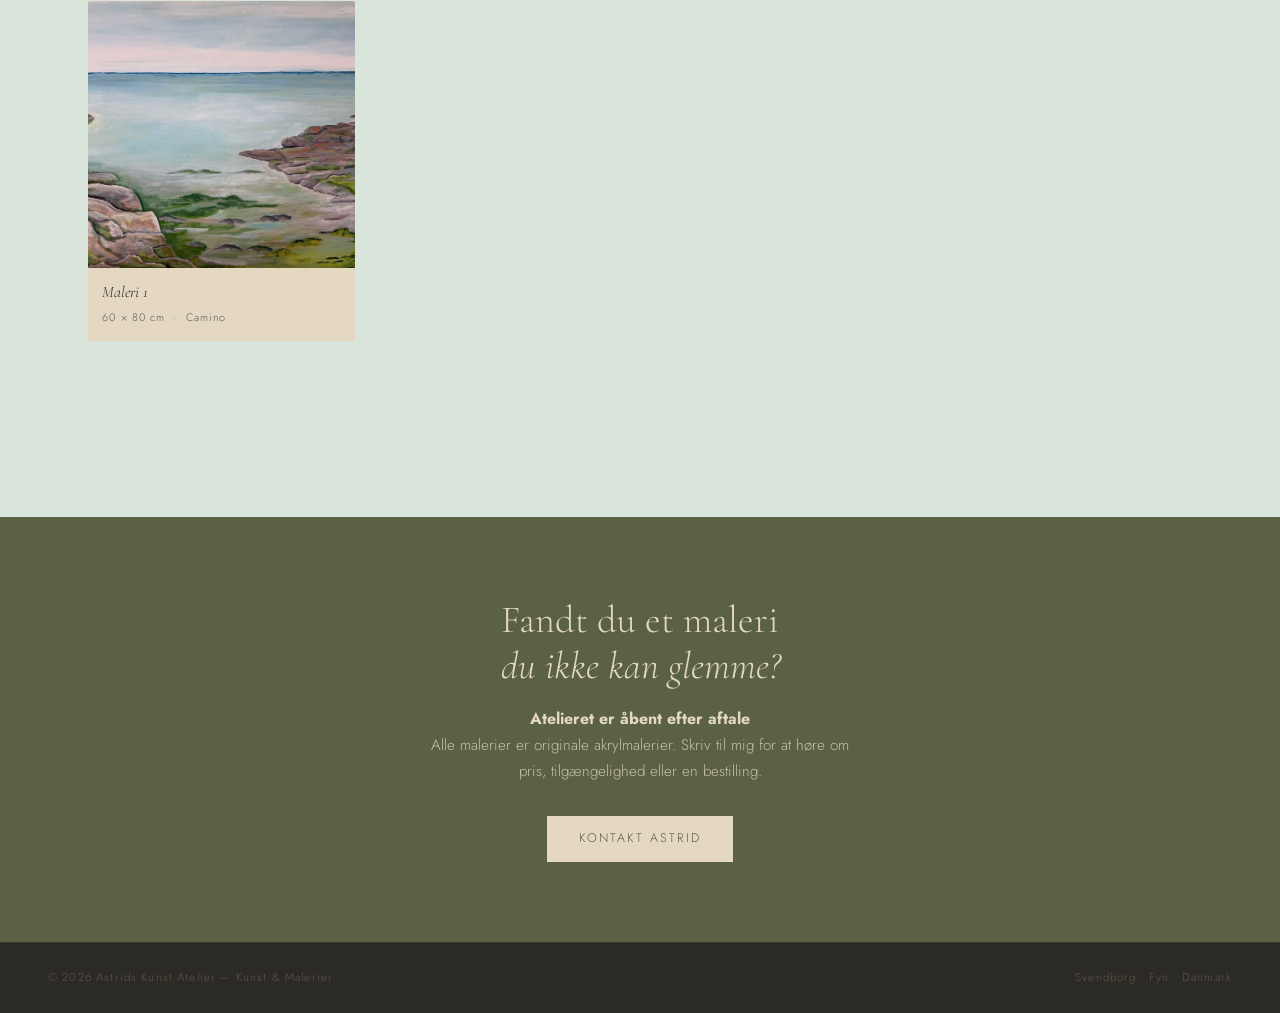
==== commit b112b743: "e" ====
--- a/galleri.html
+++ b/galleri.html
@@ -680,6 +680,14 @@
       </div>
     </div>
 
+    <div class="painting-card item-portrait" onclick="openLb('camino',0)">
+        <div class="img-wrap" style="padding-top:100%">
+          <img src="img/Maleri1-60x80-Camino.jpg" alt="Camino – 60x80 cm">
+          <div class="badge-new">Ny</div>
+          <div class="hover-overlay"><span>Se maleri</span></div>
+        </div>
+      </div>
+
   </div>
 </div>
 
@@ -984,6 +992,23 @@
           <div class="hover-overlay"><span>Se maleri</span></div>
         </div>
         <div class="info"><div class="info-title">Maleri 4</div><div class="info-meta">38 × 47 cm &nbsp;·&nbsp; Provence</div></div>
+      </div>
+    </div>
+  </div>
+
+<!-- camino -->
+  <div class="series-section" data-series="camino">
+    <div class="series-header">
+      <span class="series-name">Camino</span>
+      <span class="series-count">1 værk</span>
+    </div>
+    <div class="masonry">
+      <div class="painting-card item-portrait" onclick="openLb('camino',0)">
+        <div class="img-wrap" style="padding-top:100%">
+          <img src="img/Maleri1-60x80-Camino.jpg" alt="Camino – 60x80 cm">
+          <div class="hover-overlay"><span>Se maleri</span></div>
+        </div>
+        <div class="info"><div class="info-title">Maleri 1</div><div class="info-meta">60 × 80 cm &nbsp;·&nbsp; Camino</div></div>
       </div>
     </div>
   </div>
@@ -1115,7 +1140,11 @@
       { img:'img/Maleri4-38x47-Provence.JPEG', title:'Maleri 4', size:'38 × 47 cm', series:'Provence', price:'1.600 kr.' },
       
     ],
-  };
+
+    camino: [
+      { img:'img/Maleri1-60x80-Camino.jpg', title:'Maleri 1', size:'60 × 80 cm', series:'Camino', price:'3.100 kr.' },
+  ],
+    };
  
   let currentSeries = null;
   let currentIdx    = 0;
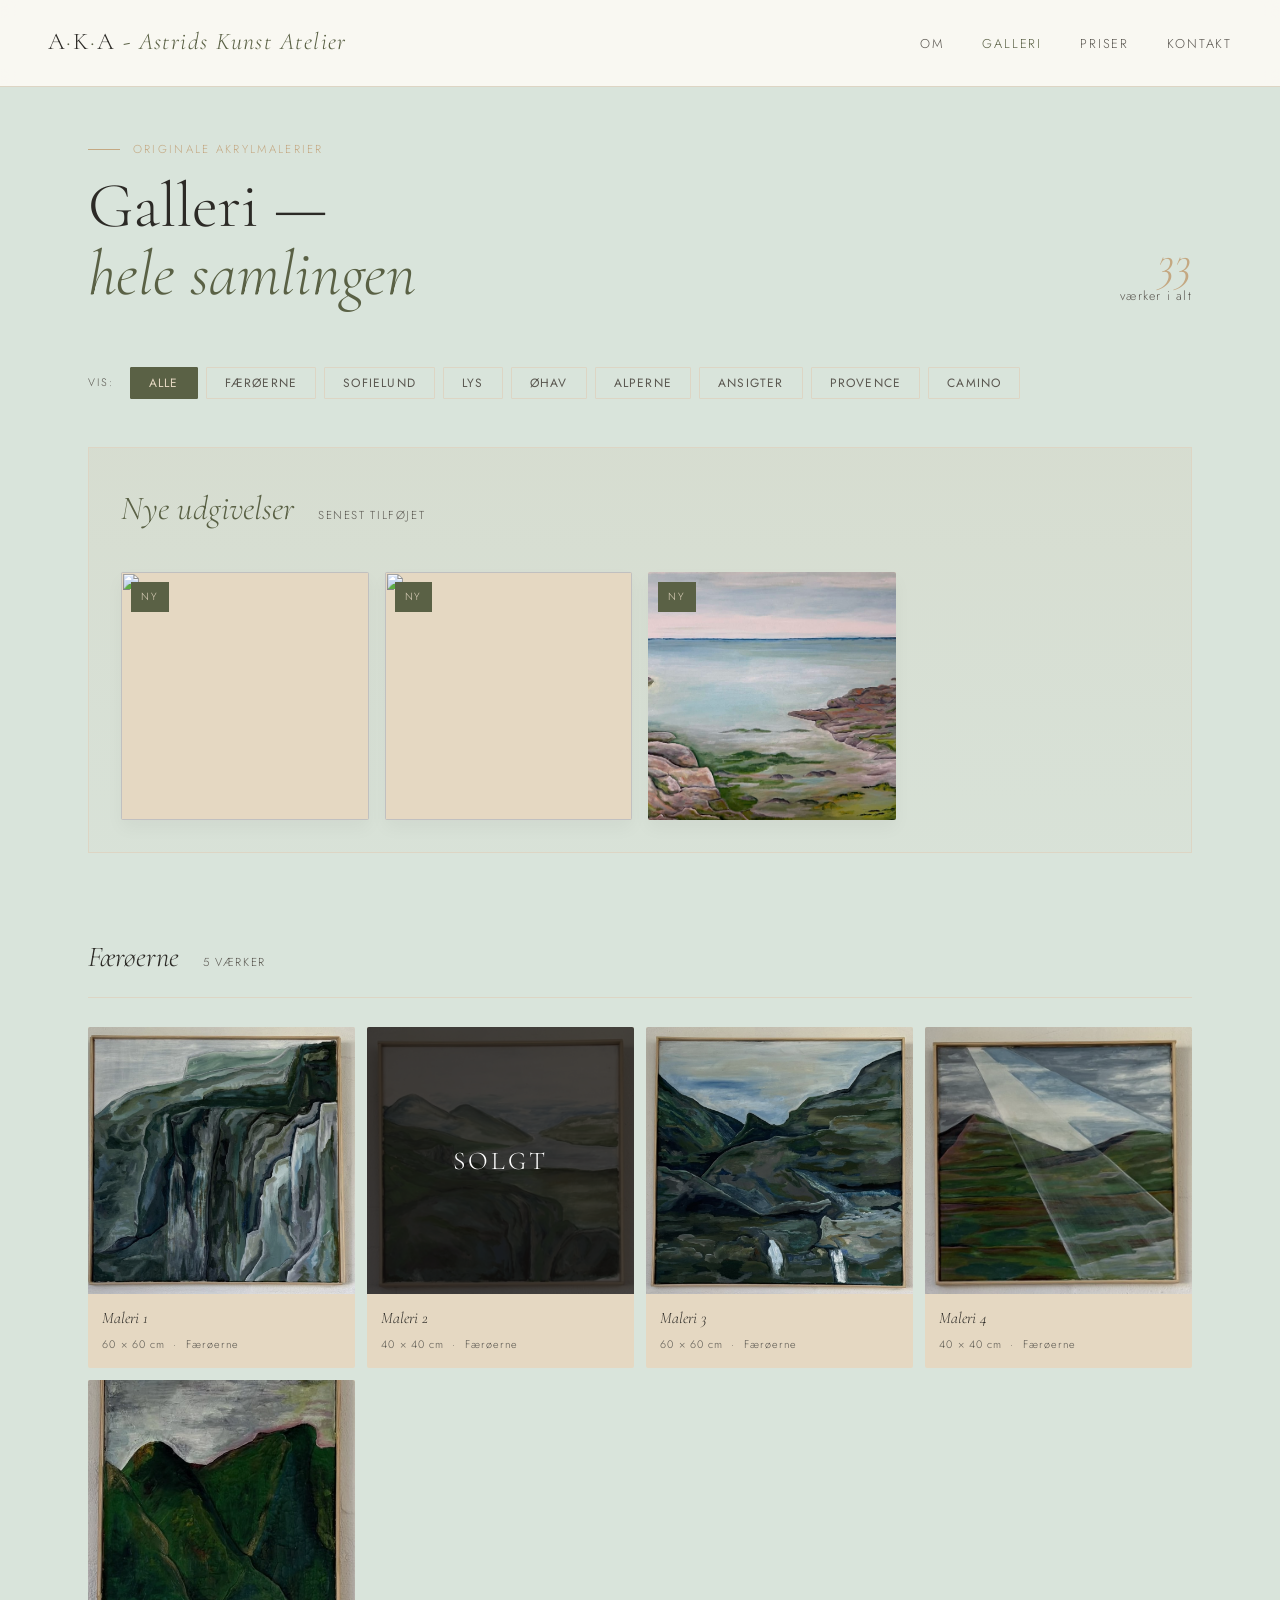
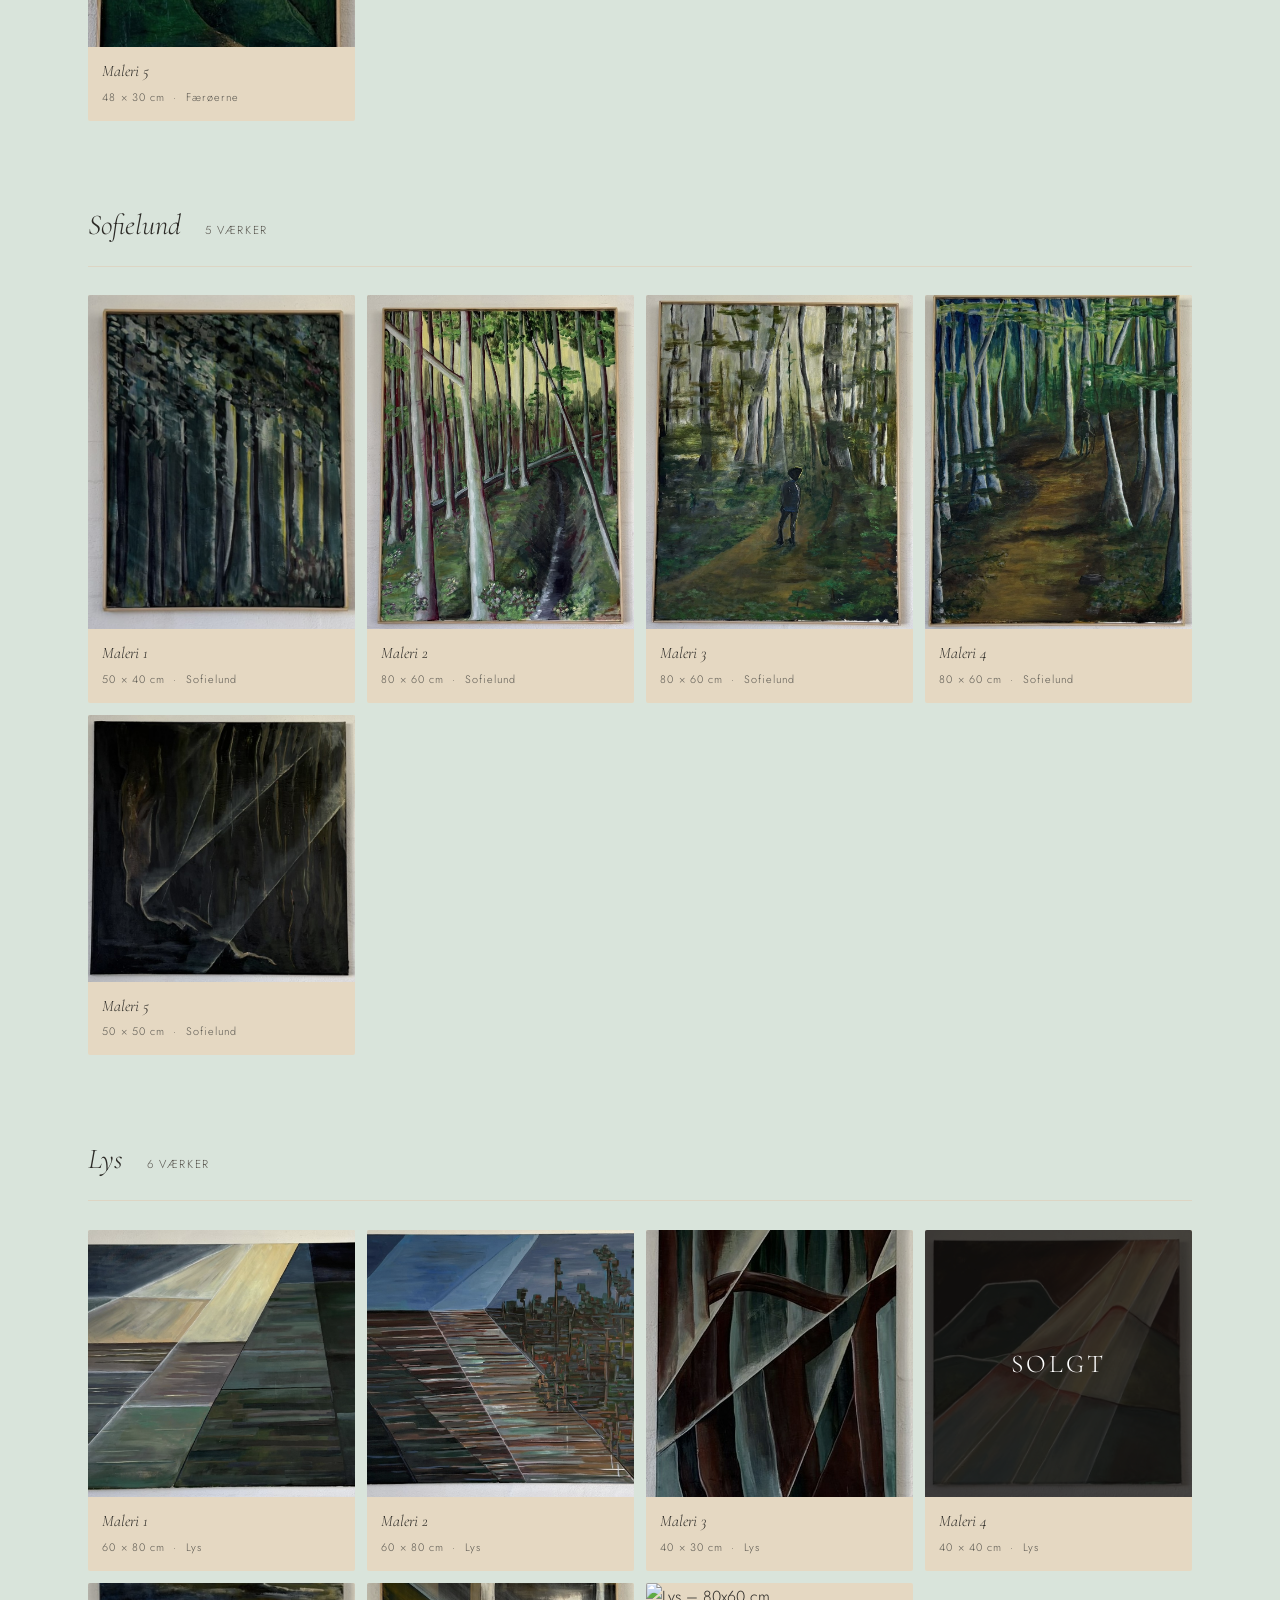
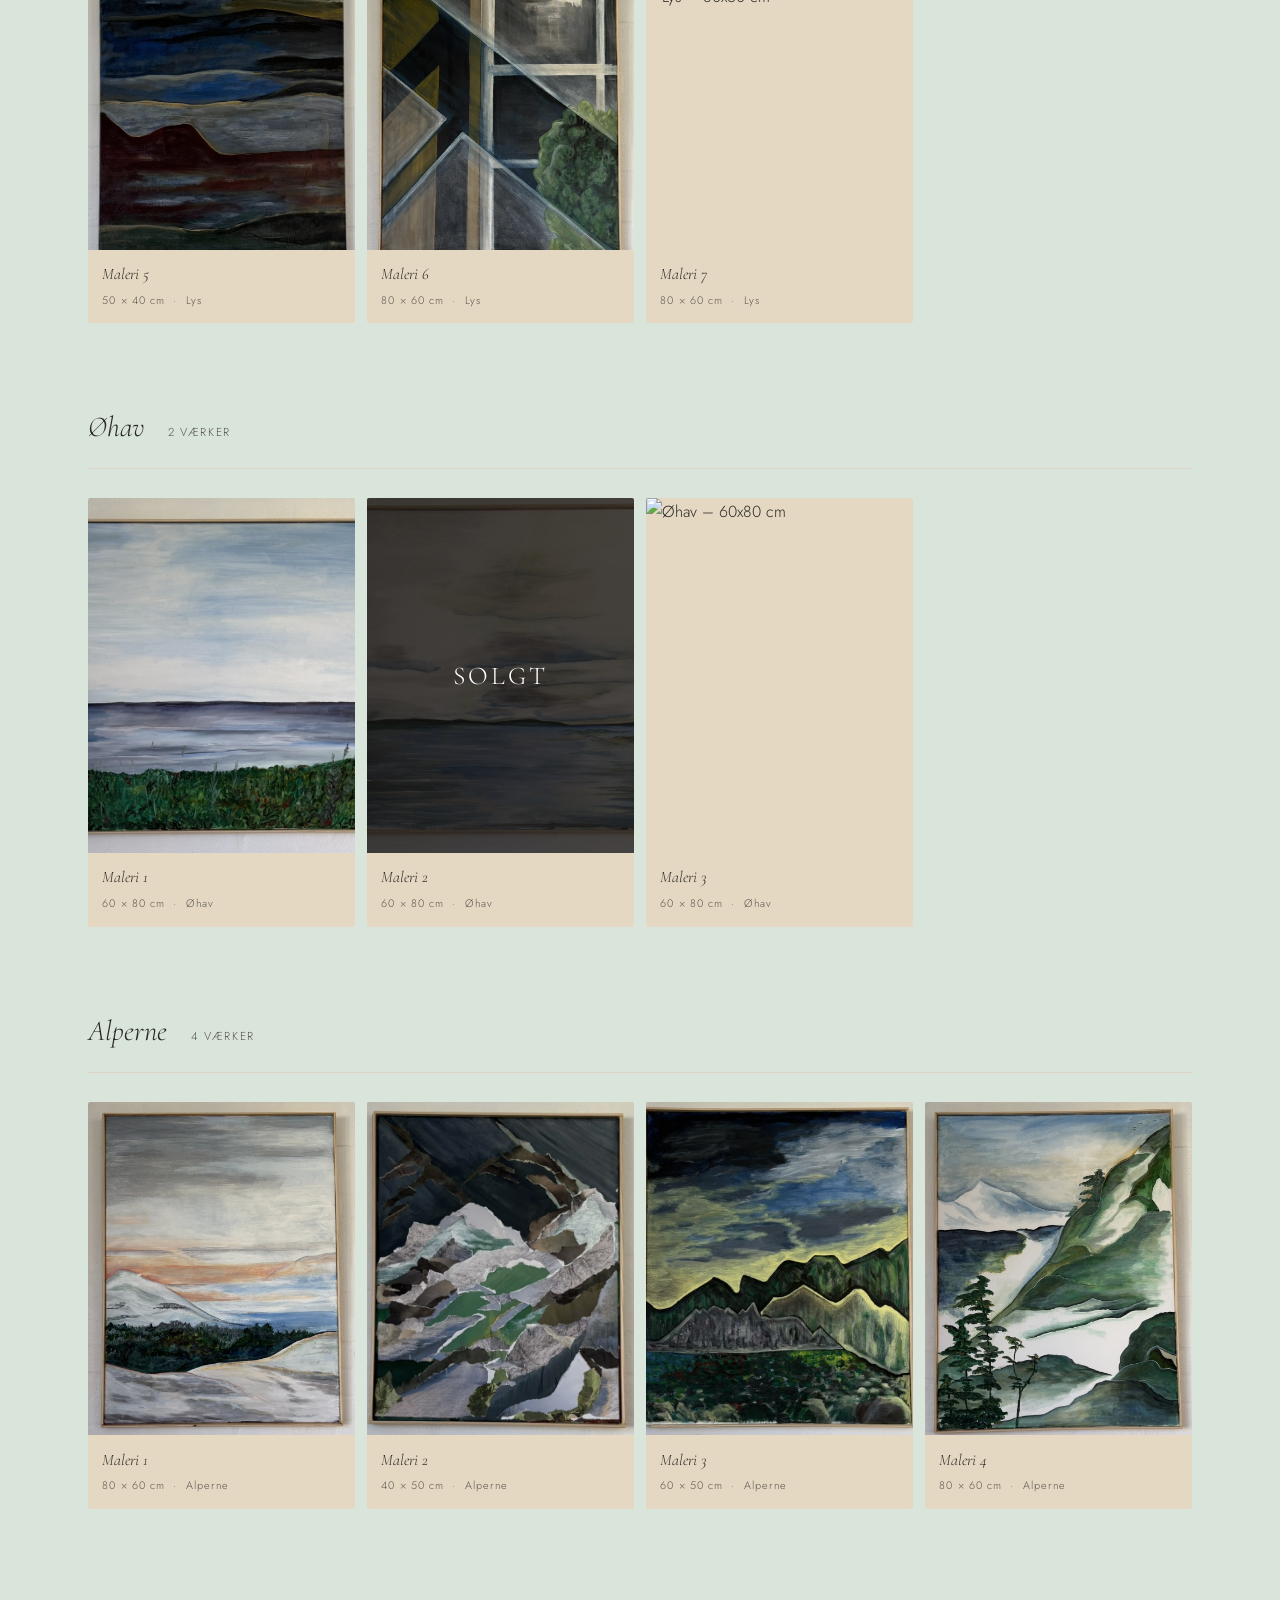
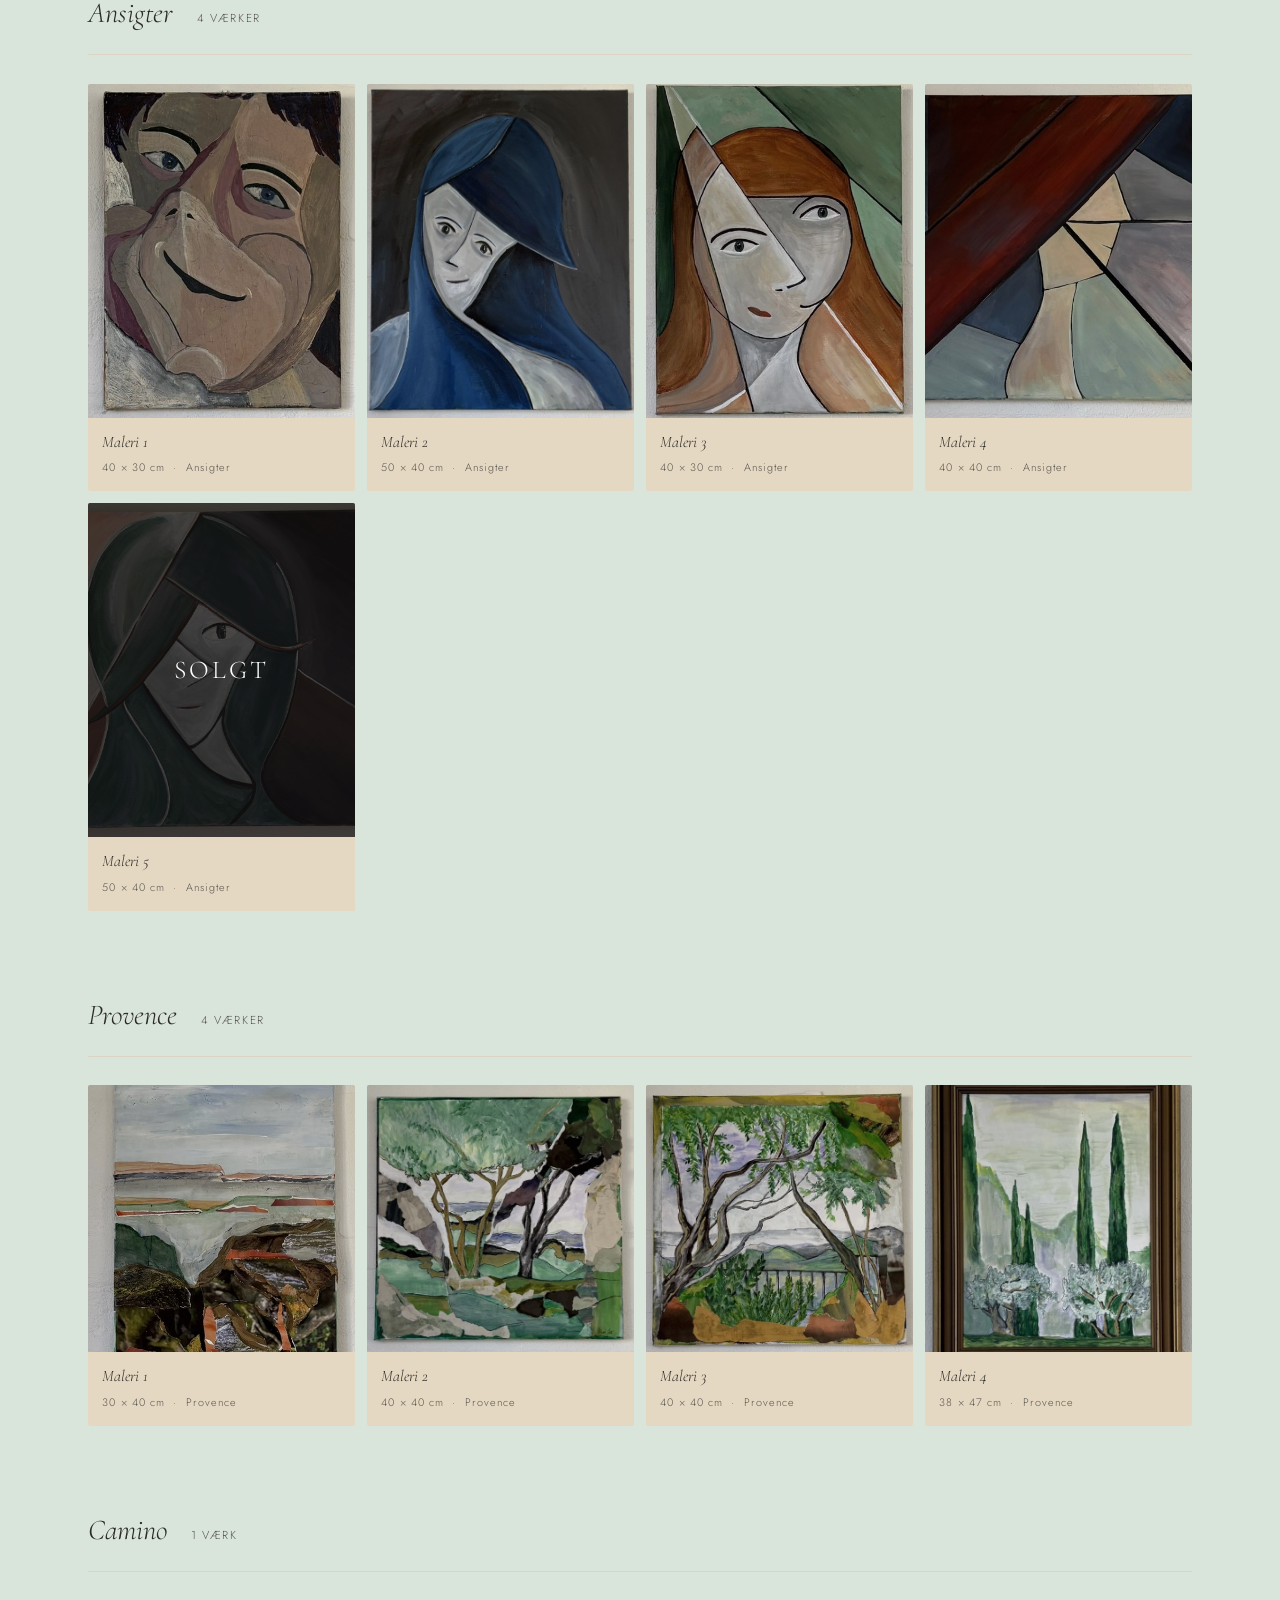
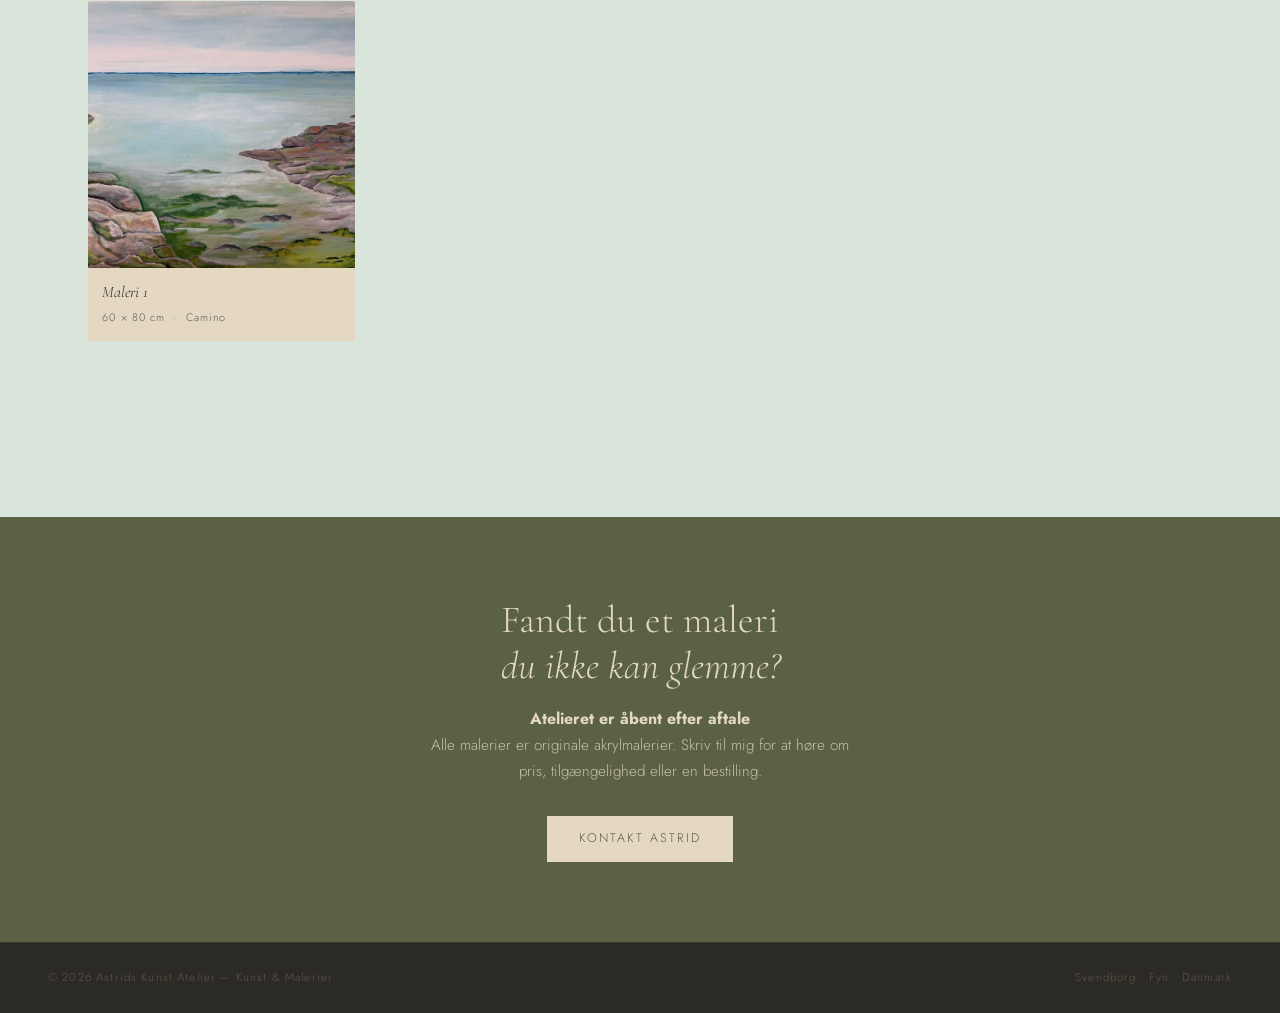
==== commit c5478b46: "t" ====
--- a/galleri.html
+++ b/galleri.html
@@ -648,6 +648,7 @@
   <button class="filter-btn" data-filter="alperne">Alperne</button>
   <button class="filter-btn" data-filter="ansigter">Ansigter</button>
   <button class="filter-btn" data-filter="provence">Provence</button>
+  <button class="filter-btn" data-filter="camino">Camino</button>
 </div>
  
 <!-- GALLERY -->
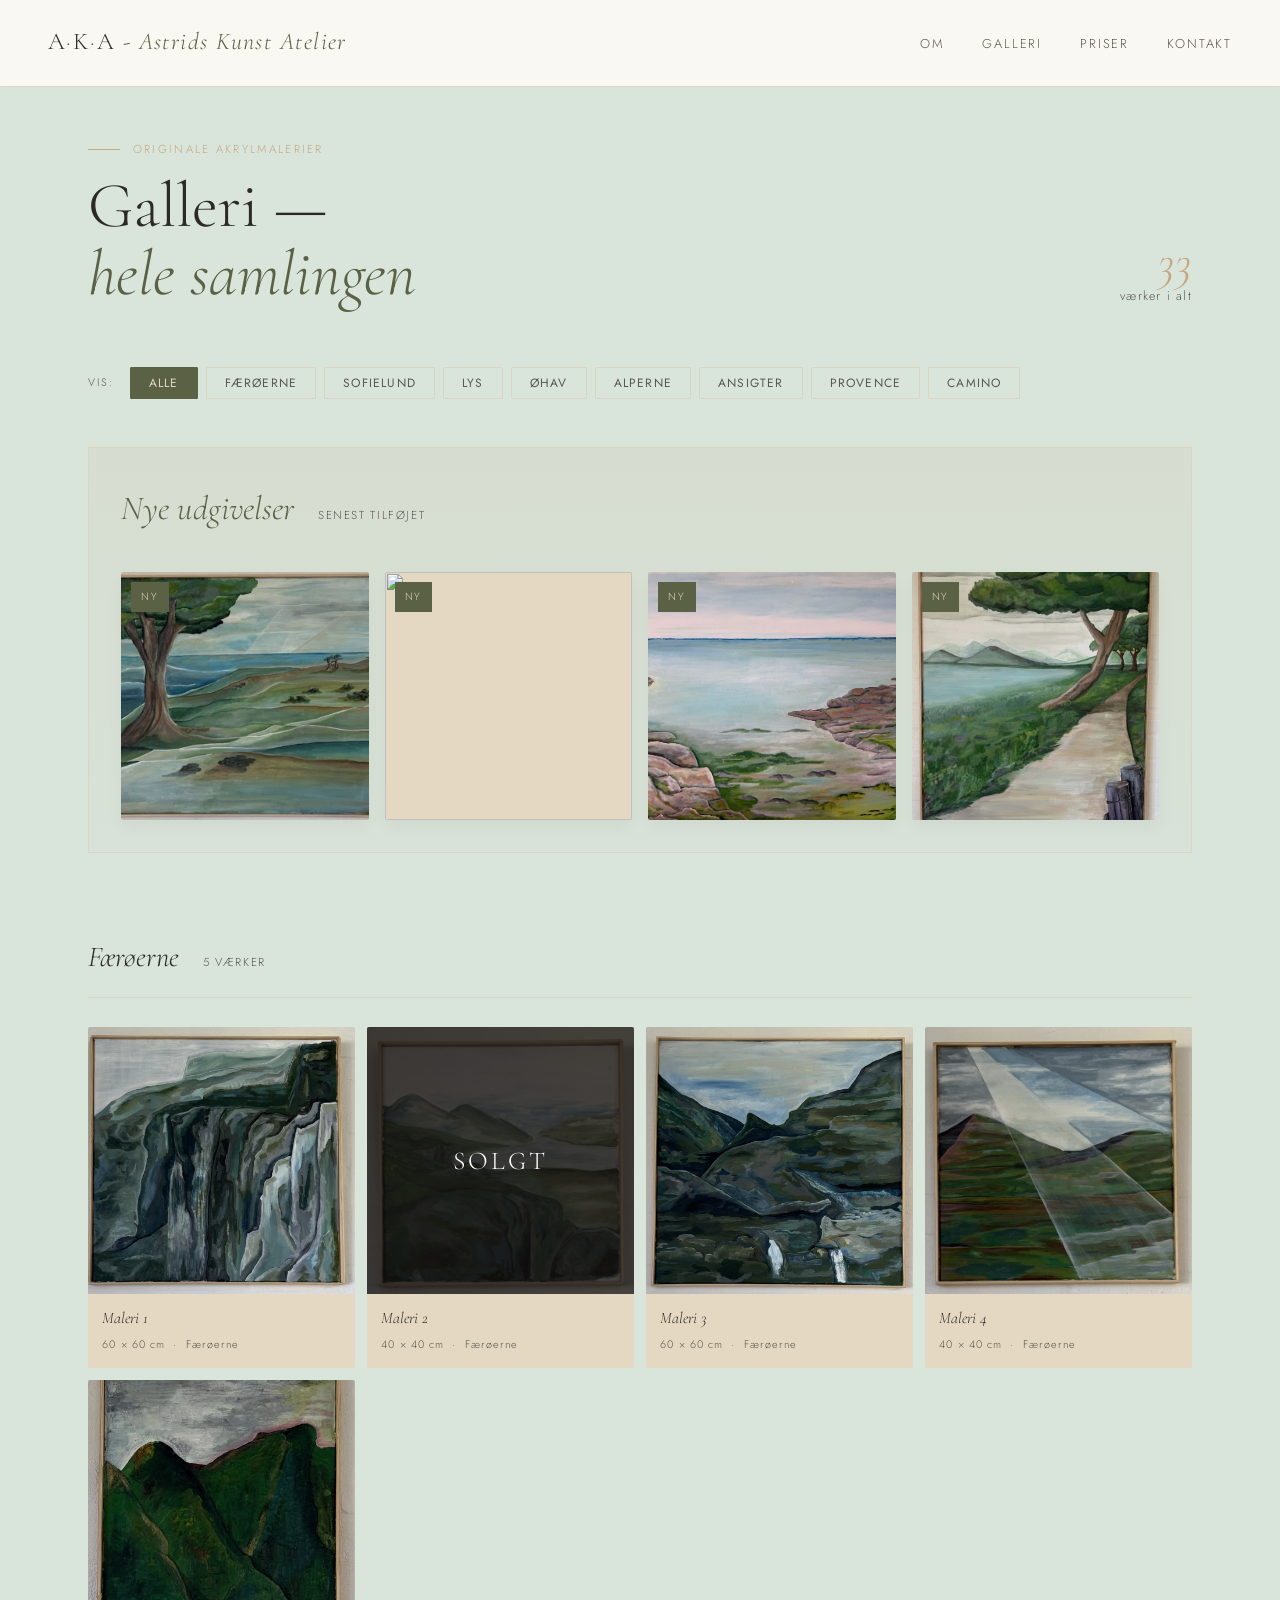
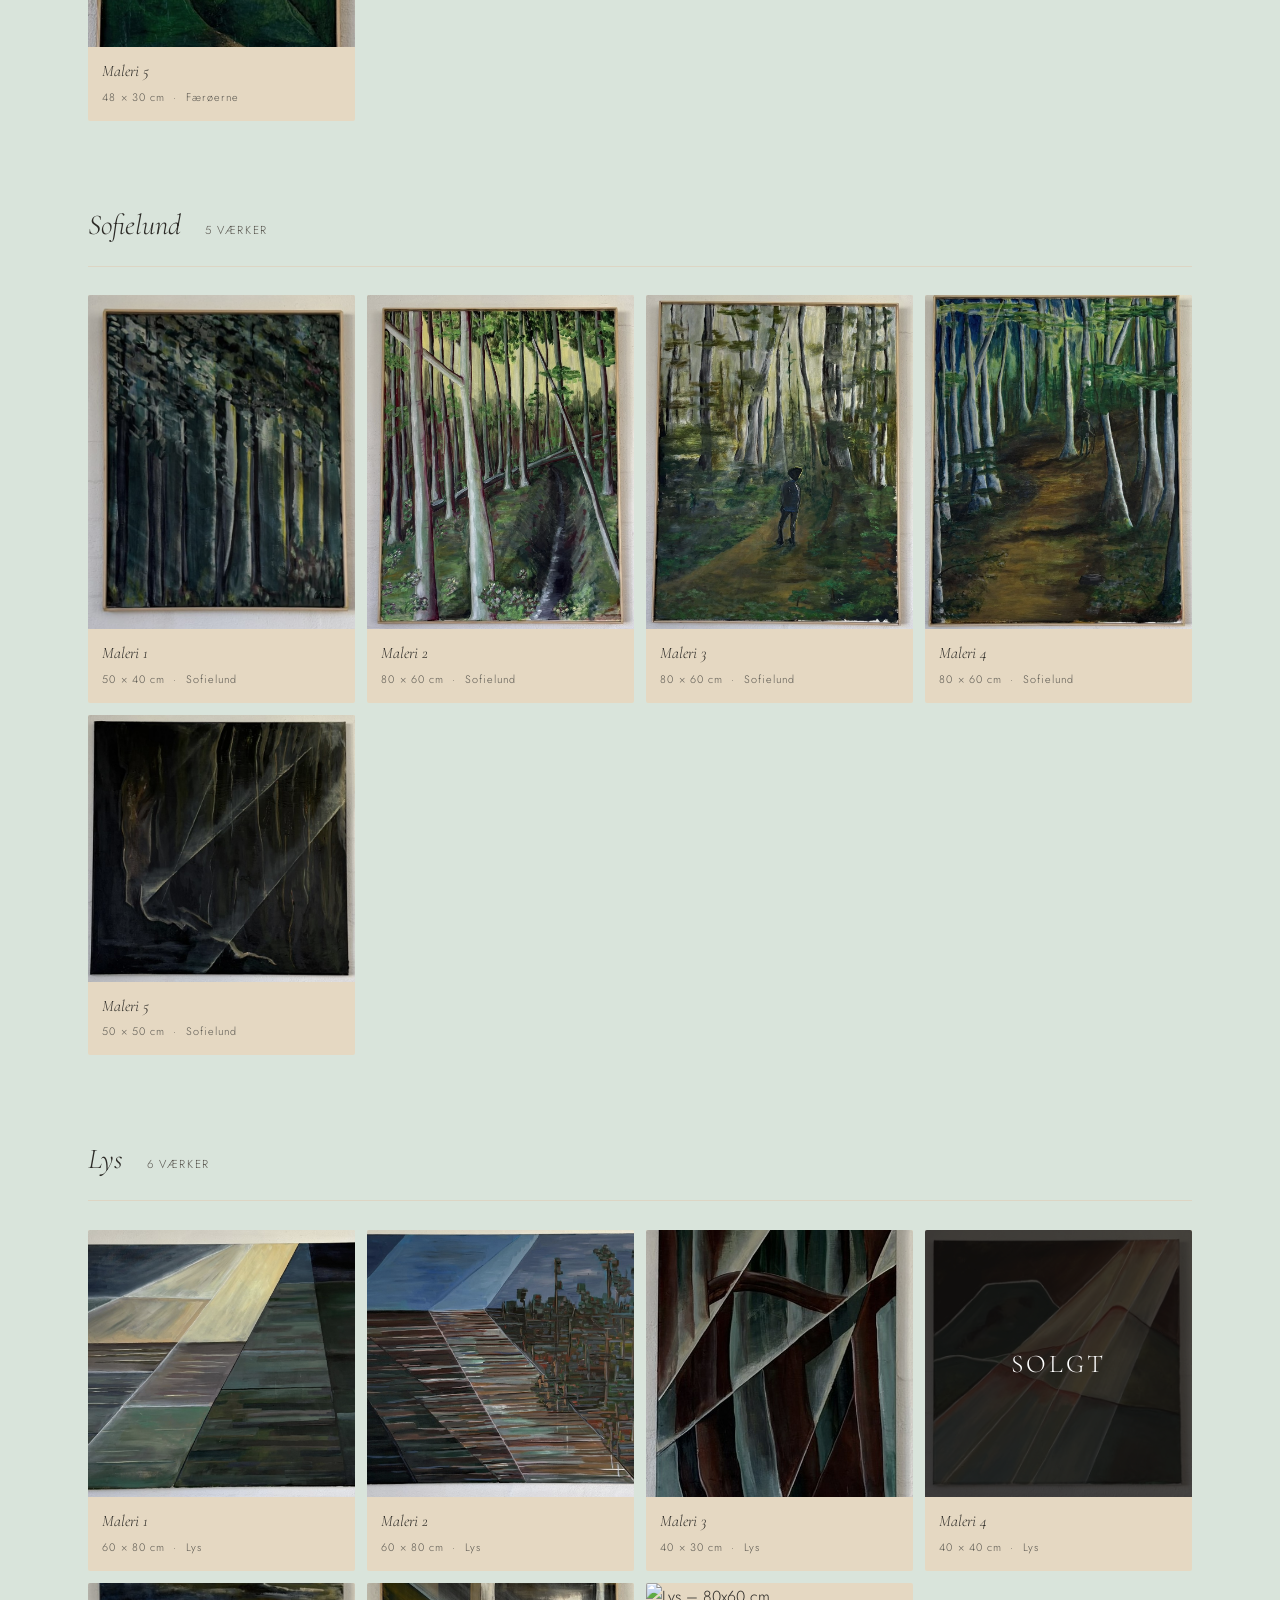
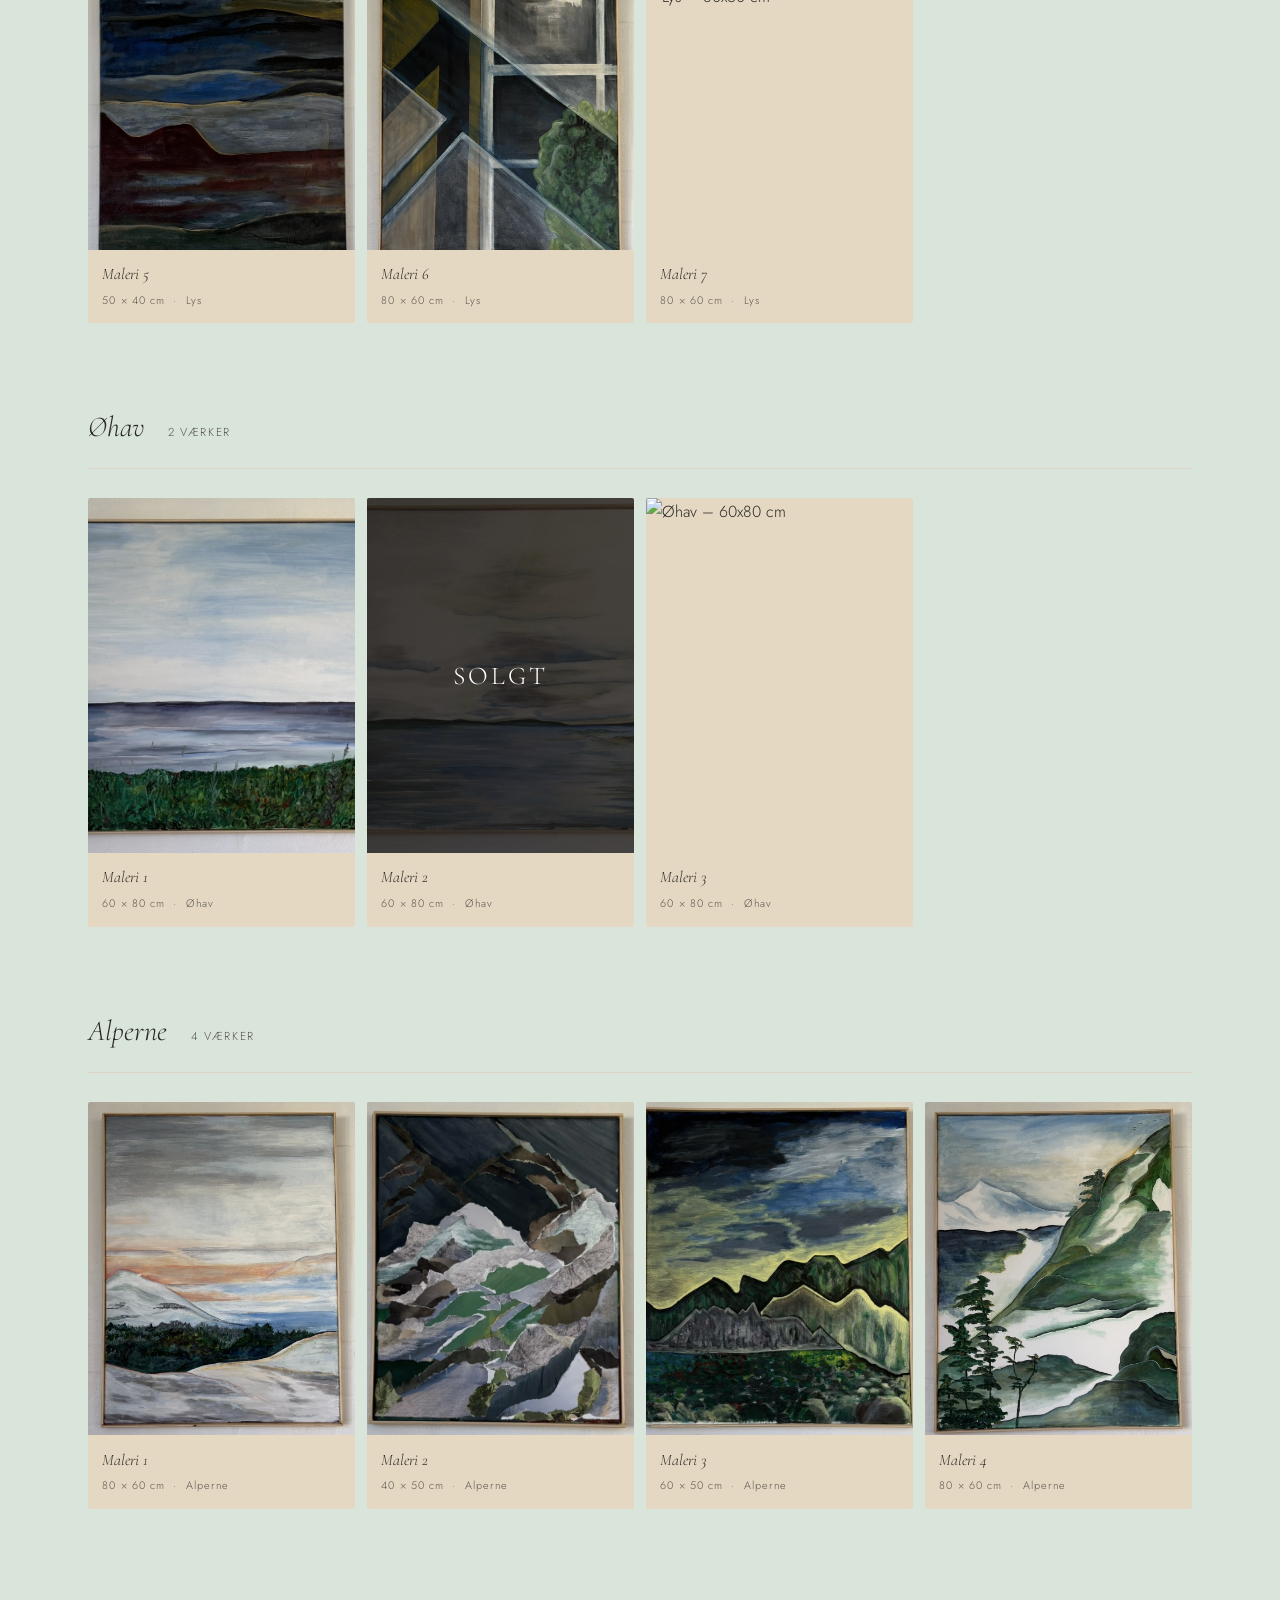
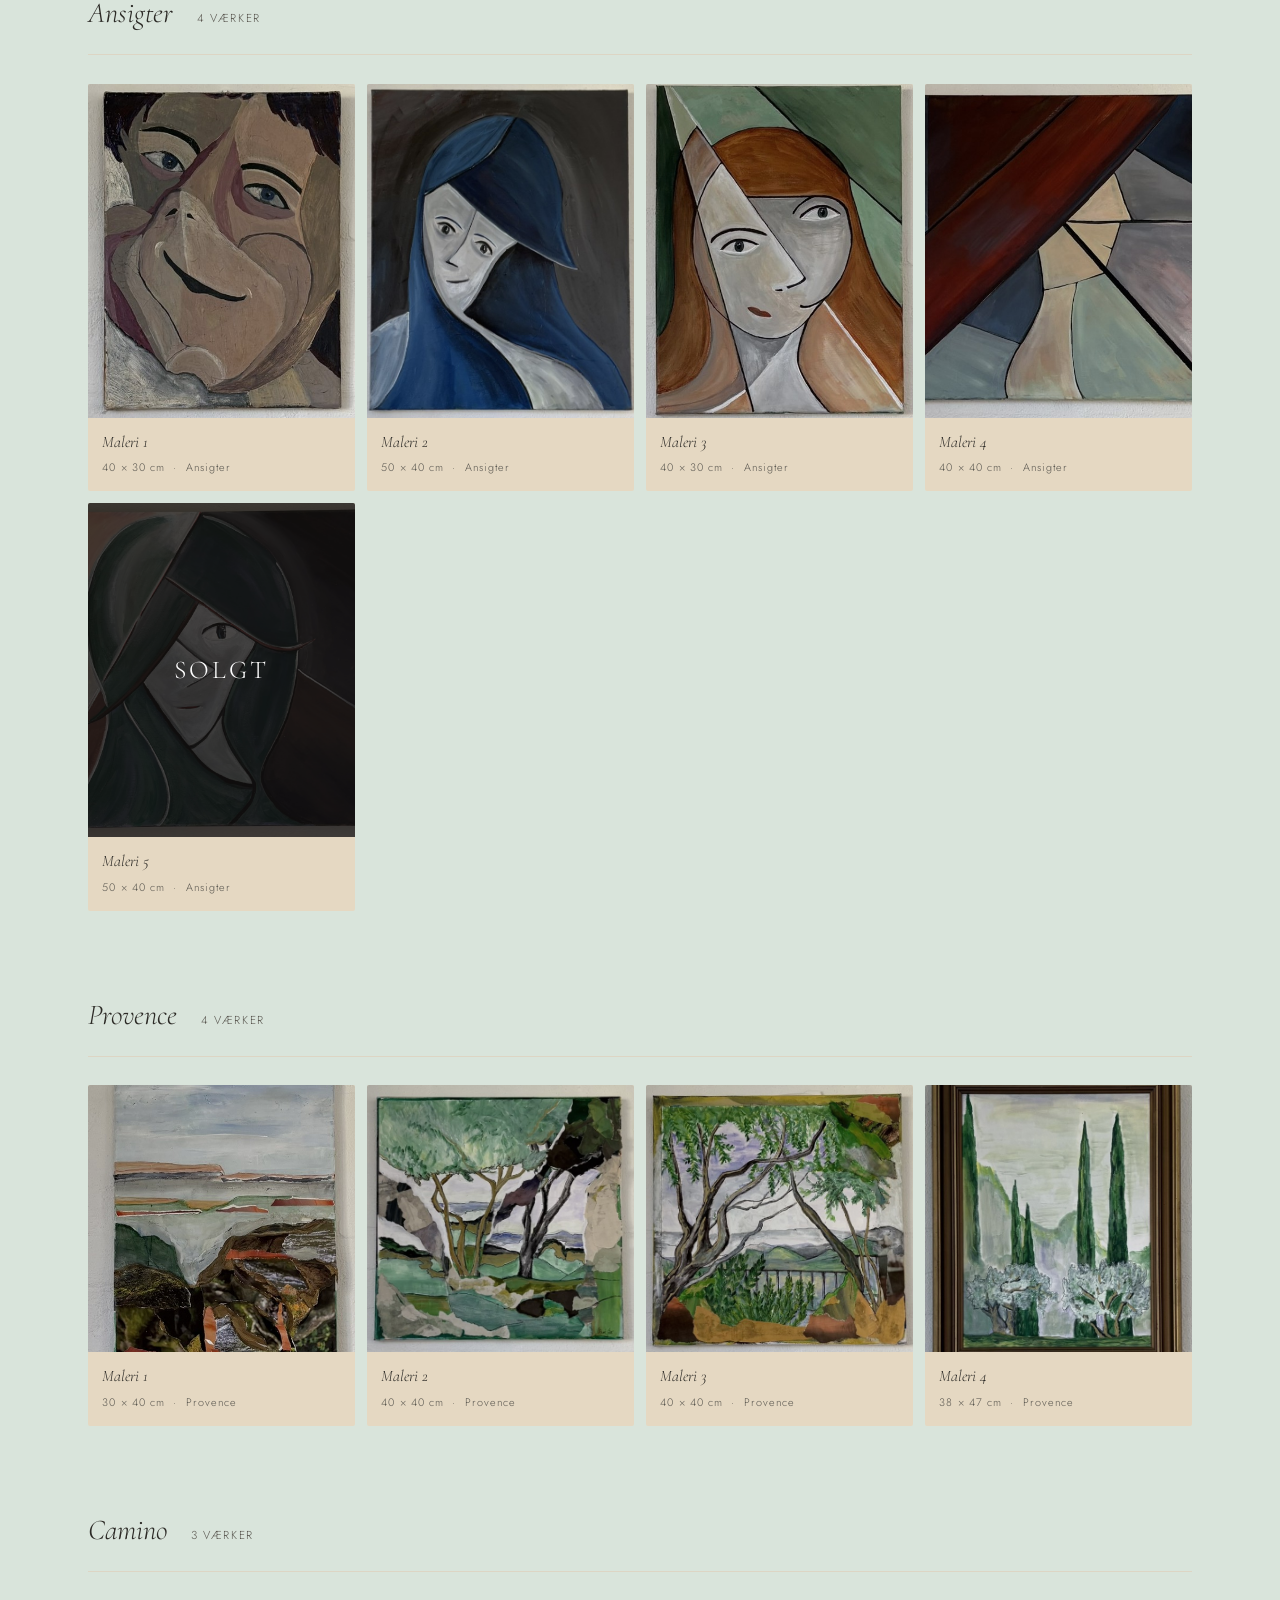
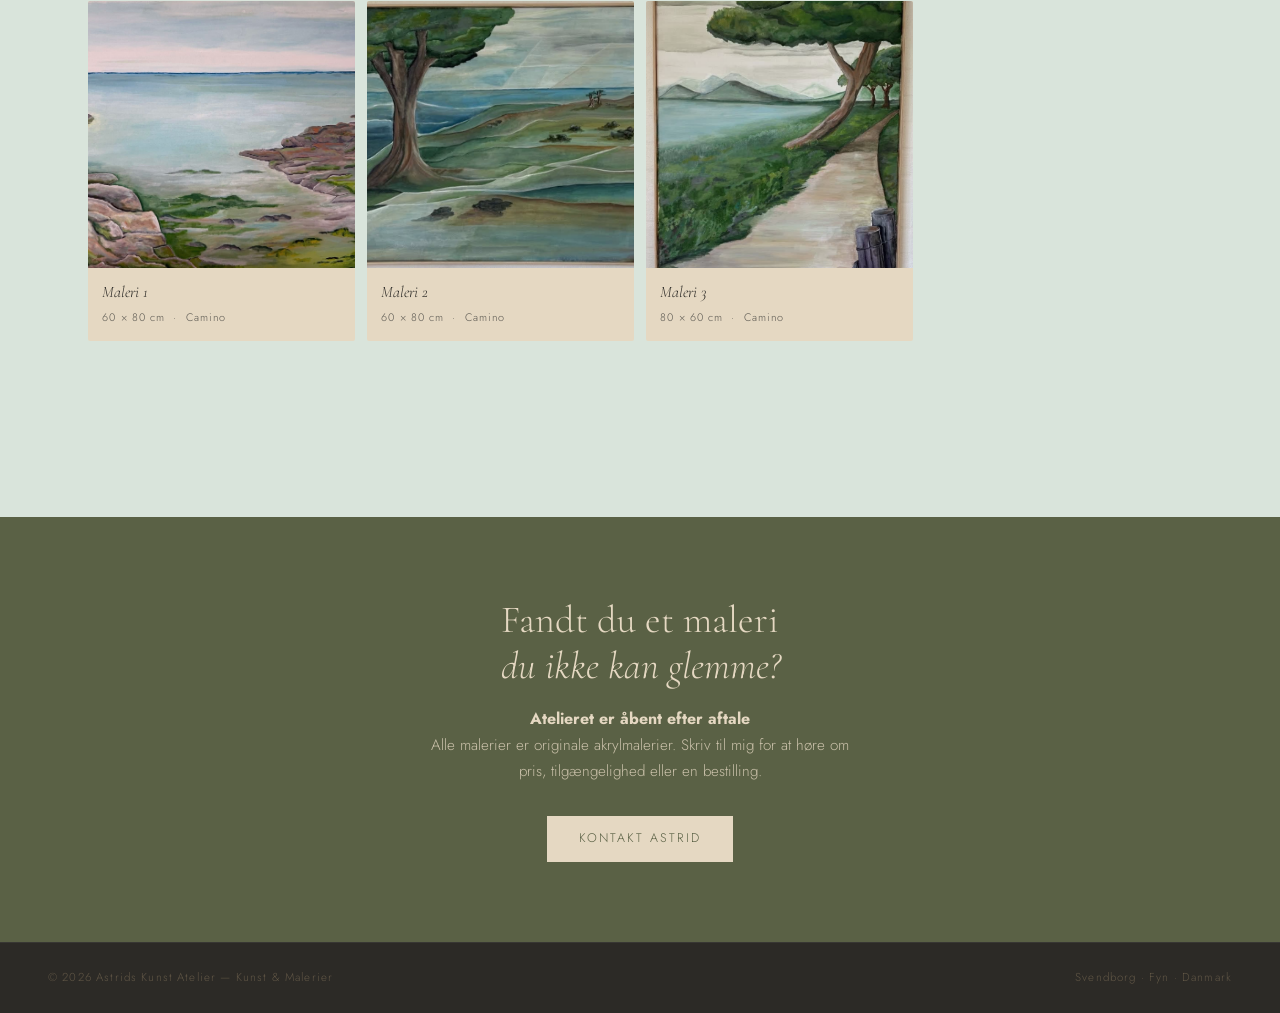
==== commit 12dac512: "y" ====
--- a/galleri.html
+++ b/galleri.html
@@ -665,9 +665,9 @@
 
   <div class="masonry nye-grid">
 
-    <div class="painting-card item-square" onclick="openLb('lys',6)">
+    <div class="painting-card item-square" onclick="openLb('camino',1)">
       <div class="img-wrap" style="padding-top:100%">
-        <img src="img/Maleri7-80x80-Lys.png">
+        <img src="img/Maleri2-60x80-Camino.png">
         <div class="badge-new">Ny</div>
         <div class="hover-overlay"><span>Se maleri</span></div>
       </div>
@@ -689,6 +689,14 @@
         </div>
       </div>
 
+       <div class="painting-card item-portrait" onclick="openLb('camino',2)">
+        <div class="img-wrap" style="padding-top:100%">
+          <img src="img/Maleri3-80x60-Camino.png" alt="Camino – 60x80 cm">
+          <div class="badge-new">Ny</div>
+          <div class="hover-overlay"><span>Se maleri</span></div>
+        </div>
+      </div>
+
   </div>
 </div>
 
@@ -1001,7 +1009,7 @@
   <div class="series-section" data-series="camino">
     <div class="series-header">
       <span class="series-name">Camino</span>
-      <span class="series-count">1 værk</span>
+      <span class="series-count">3 værker</span>
     </div>
     <div class="masonry">
       <div class="painting-card item-portrait" onclick="openLb('camino',0)">
@@ -1010,6 +1018,20 @@
           <div class="hover-overlay"><span>Se maleri</span></div>
         </div>
         <div class="info"><div class="info-title">Maleri 1</div><div class="info-meta">60 × 80 cm &nbsp;·&nbsp; Camino</div></div>
+      </div>
+      <div class="painting-card item-portrait" onclick="openLb('camino',1)">
+        <div class="img-wrap" style="padding-top:100%">
+          <img src="img/Maleri2-60x80-Camino.png" alt="Camino – 60x80 cm">
+          <div class="hover-overlay"><span>Se maleri</span></div>
+        </div>
+        <div class="info"><div class="info-title">Maleri 2</div><div class="info-meta">60 × 80 cm &nbsp;·&nbsp; Camino</div></div>
+      </div>
+       <div class="painting-card item-portrait" onclick="openLb('camino',2)">
+        <div class="img-wrap" style="padding-top:100%">
+          <img src="img/Maleri3-80x60-Camino.png" alt="Camino – 80x60 cm">
+          <div class="hover-overlay"><span>Se maleri</span></div>
+        </div>
+        <div class="info"><div class="info-title">Maleri 3</div><div class="info-meta">80 × 60 cm &nbsp;·&nbsp; Camino</div></div>
       </div>
     </div>
   </div>
@@ -1144,6 +1166,8 @@
 
     camino: [
       { img:'img/Maleri1-60x80-Camino.jpg', title:'Maleri 1', size:'60 × 80 cm', series:'Camino', price:'3.100 kr.' },
+      { img:'img/Maleri2-60x80-Camino.png', title:'Maleri 2', size:'60 × 80 cm', series:'Camino', price:'3.100 kr.' },
+      { img:'img/Maleri3-80x60-Camino.png', title:'Maleri 3', size:'80 × 60 cm', series:'Camino', price:'3.100 kr.' },
   ],
     };
  
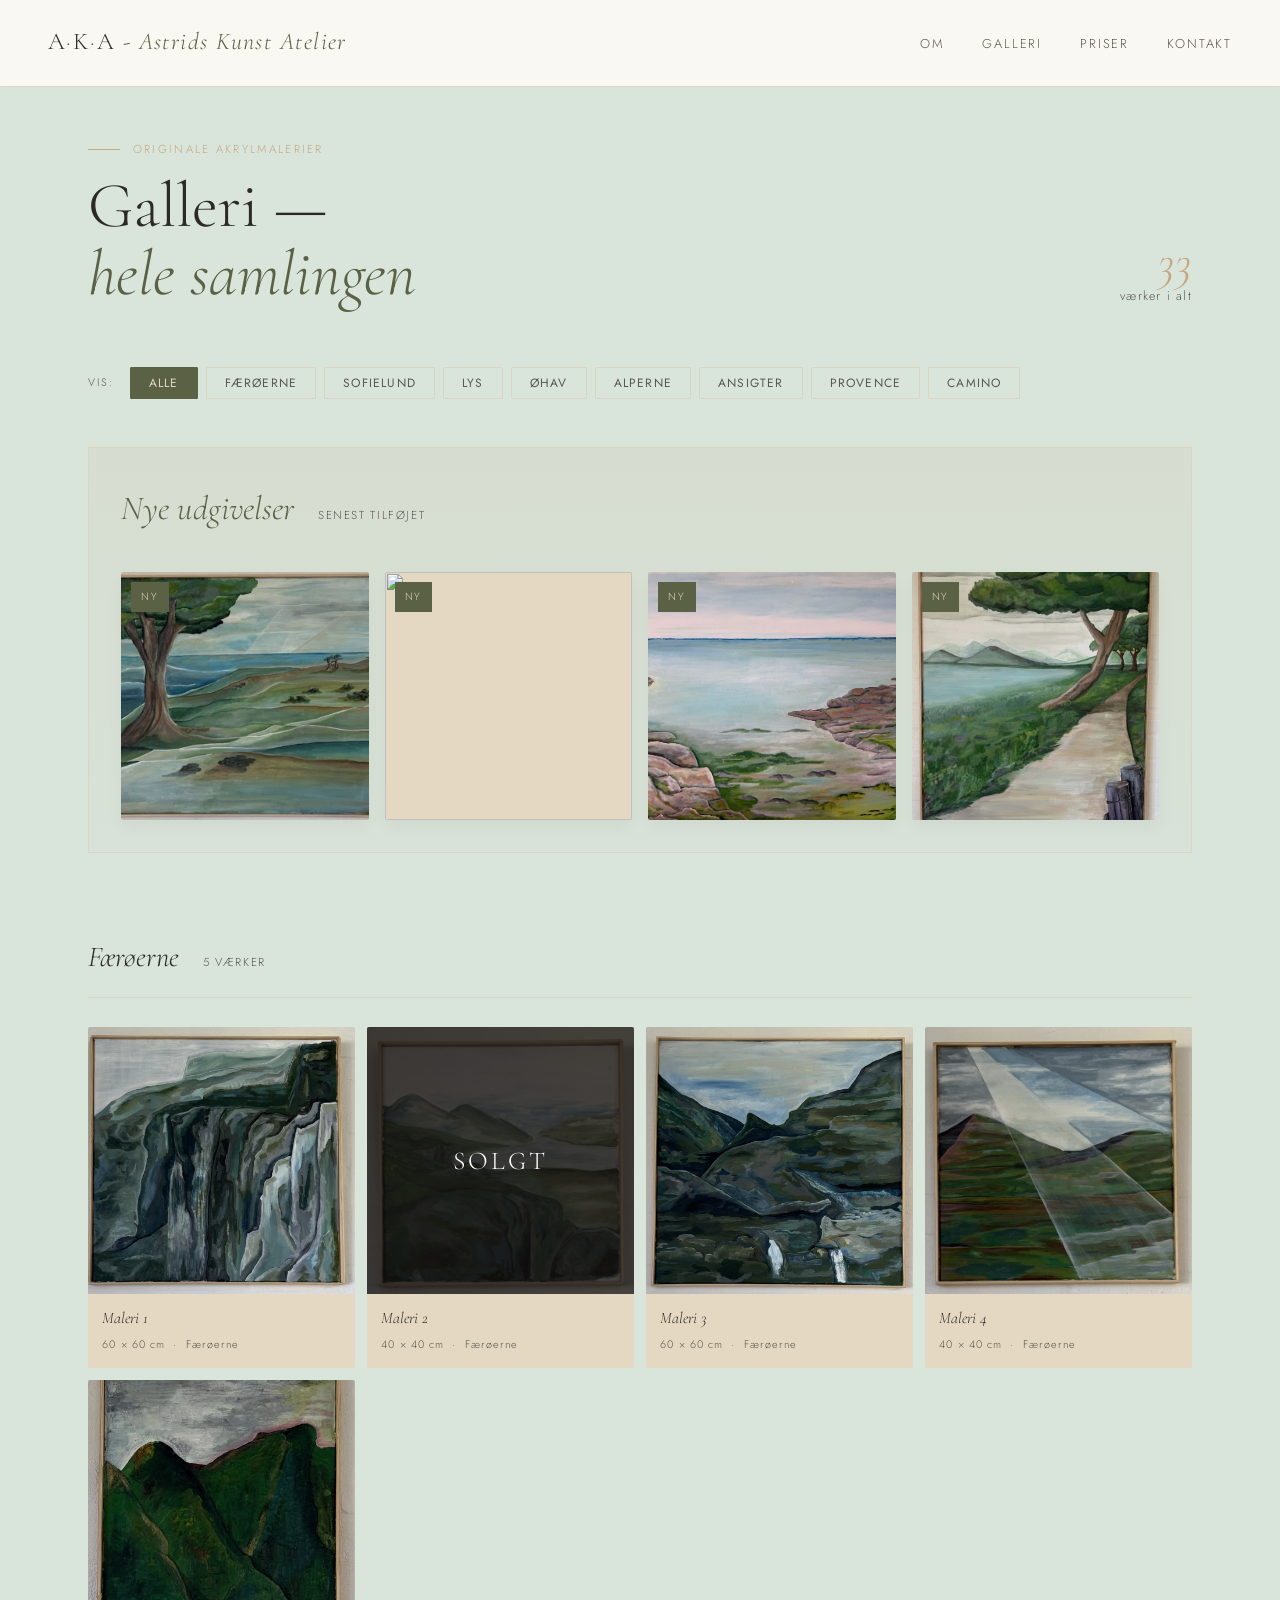
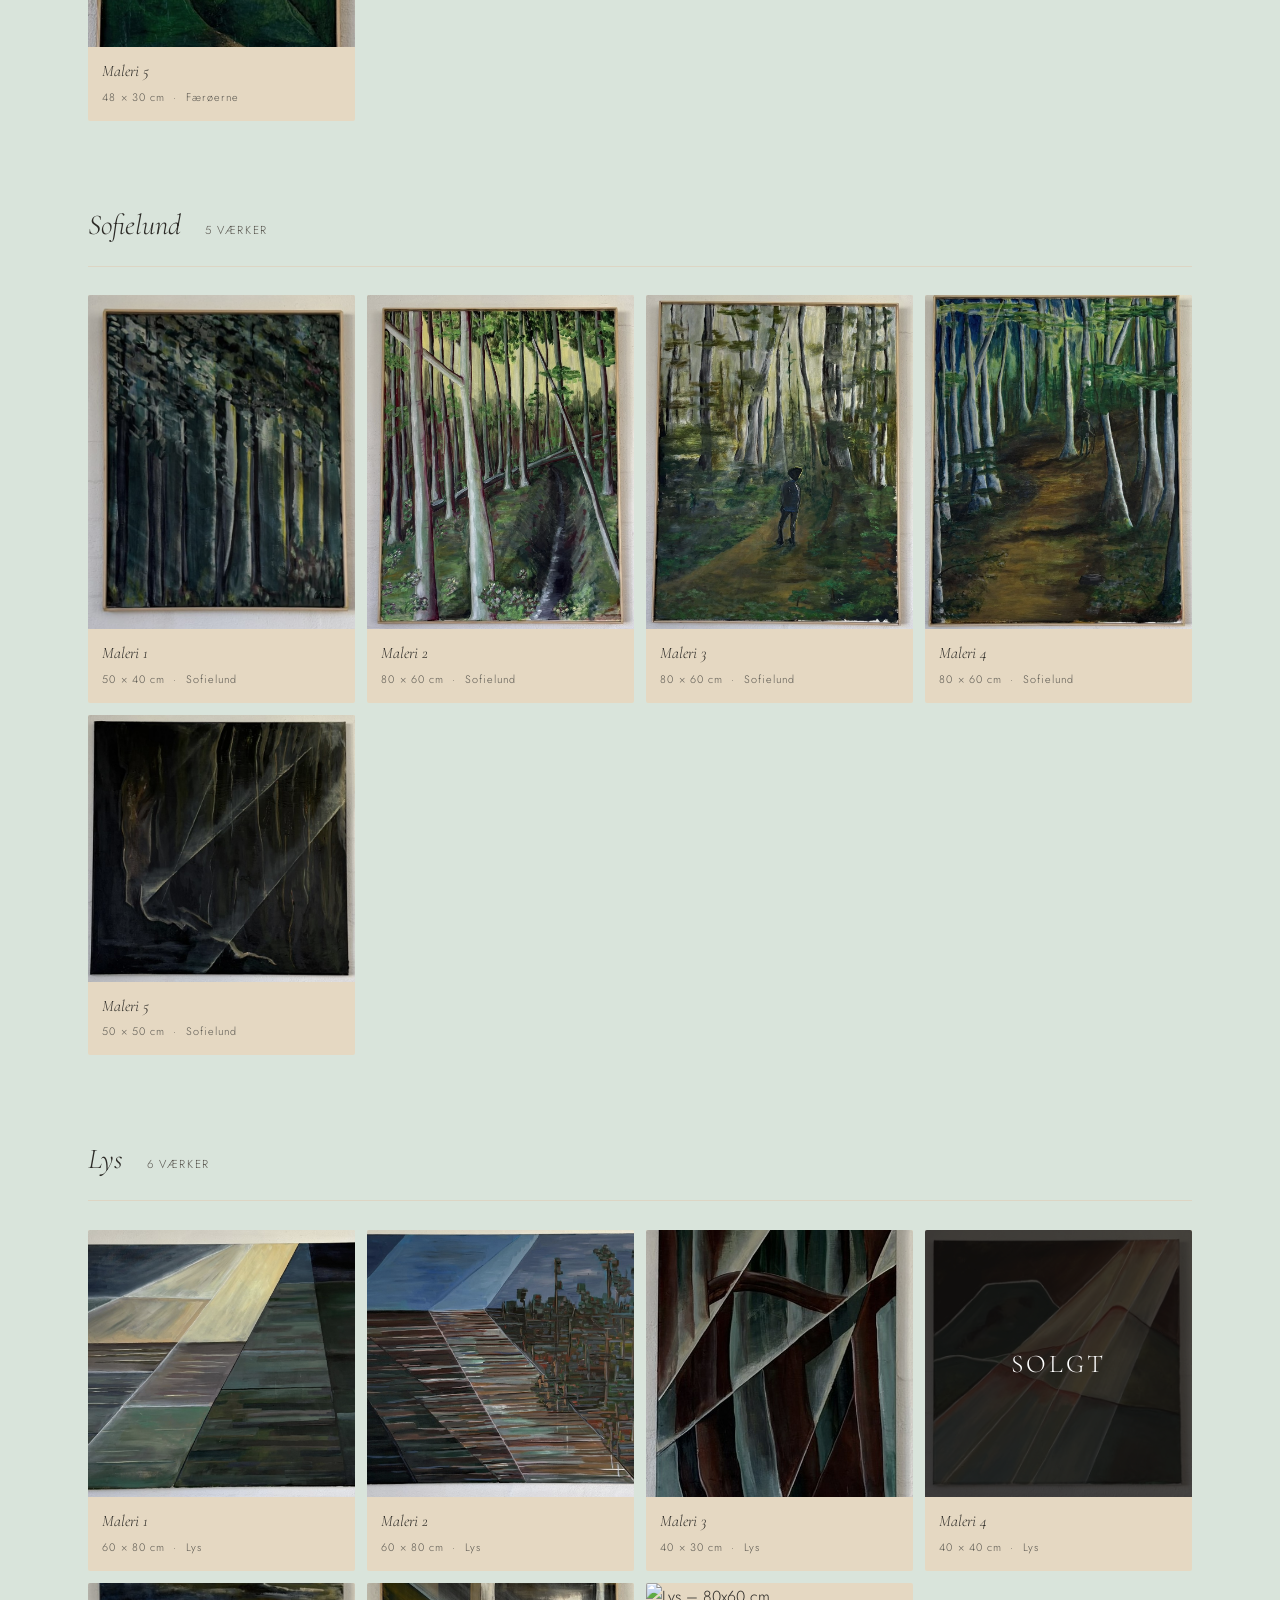
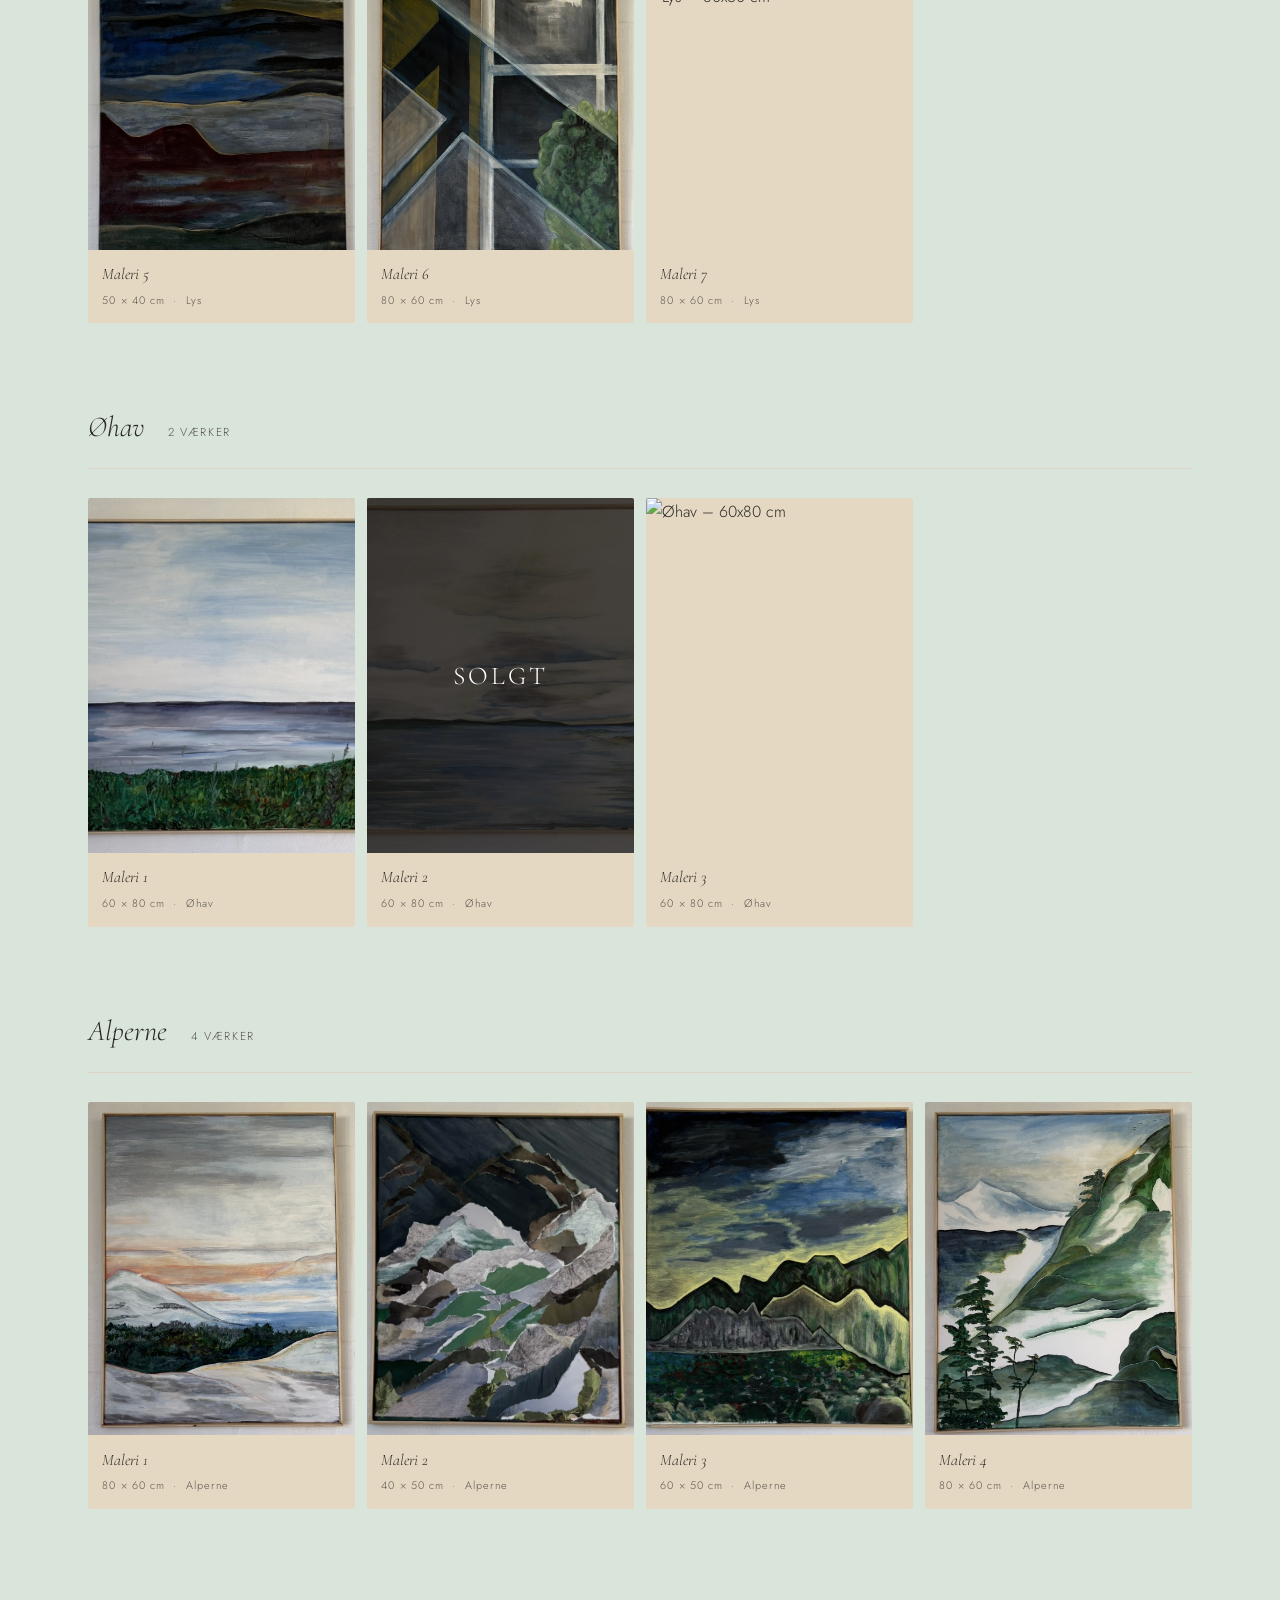
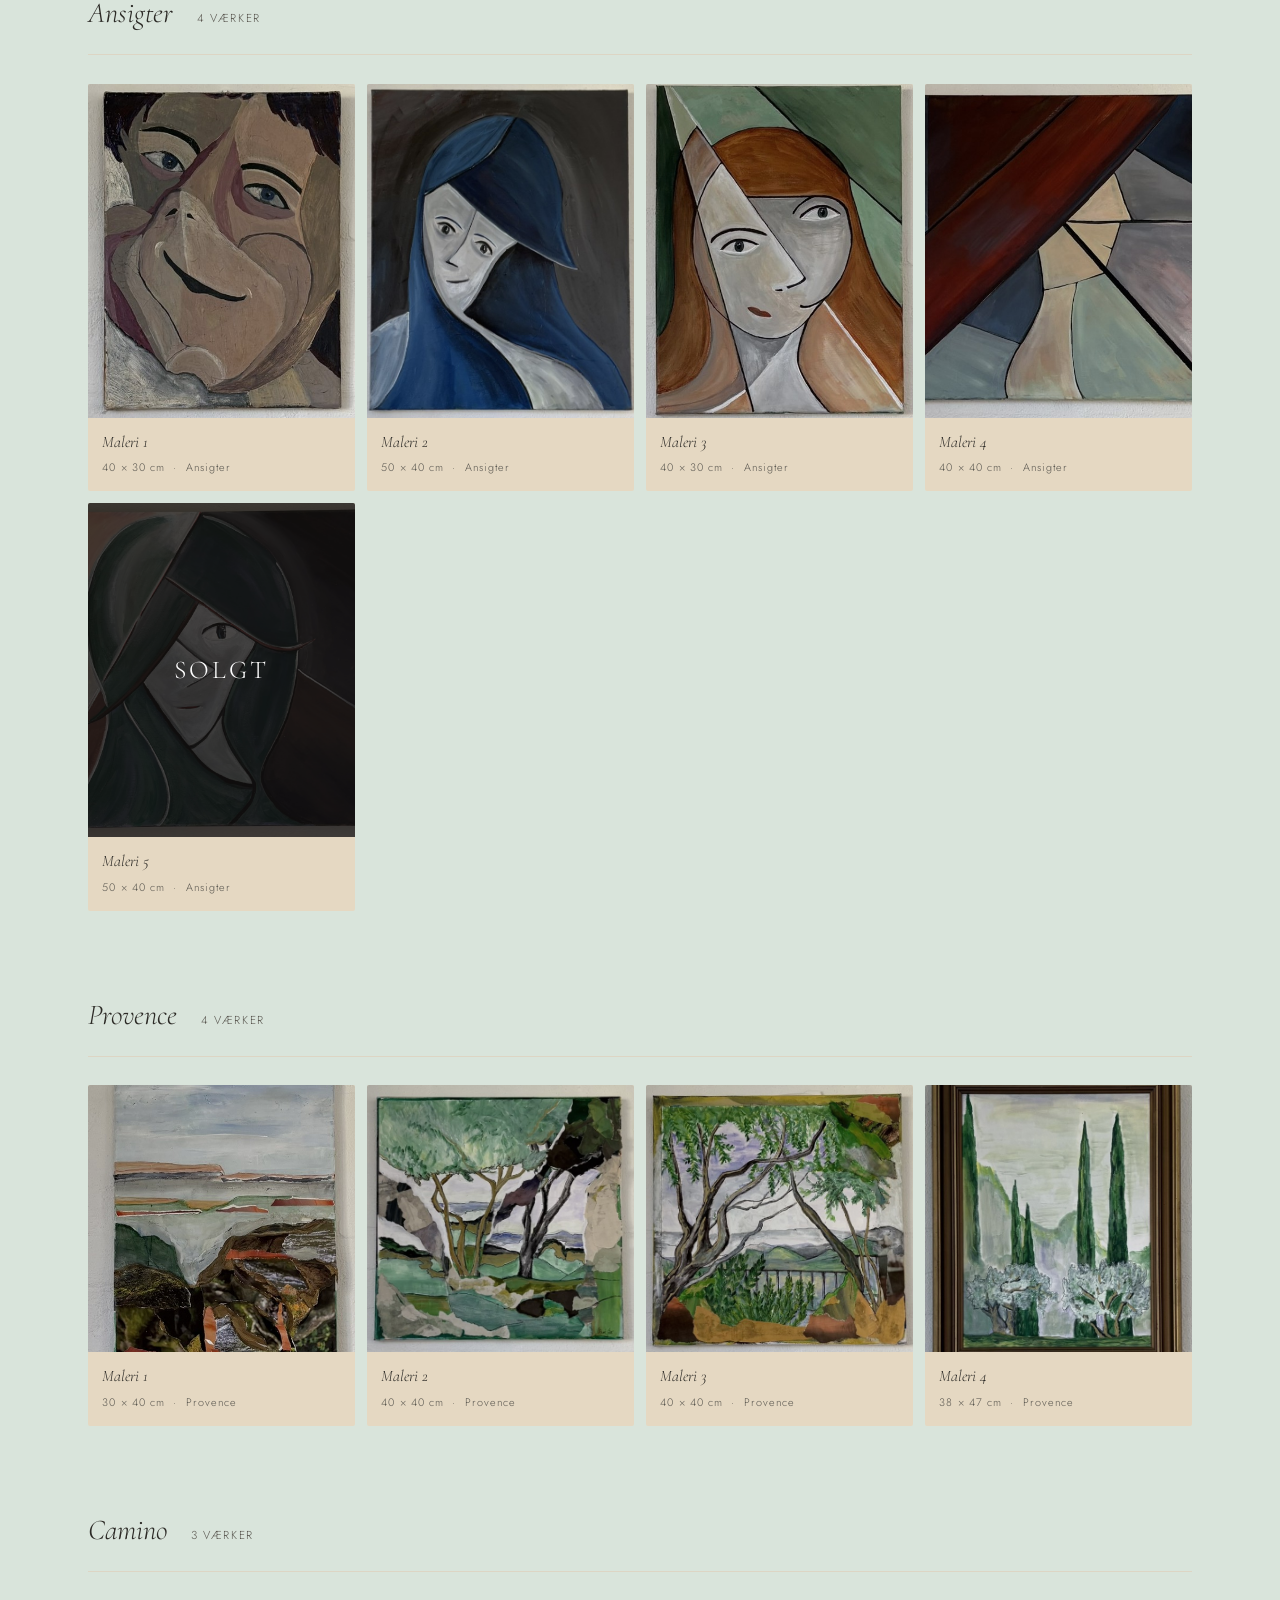
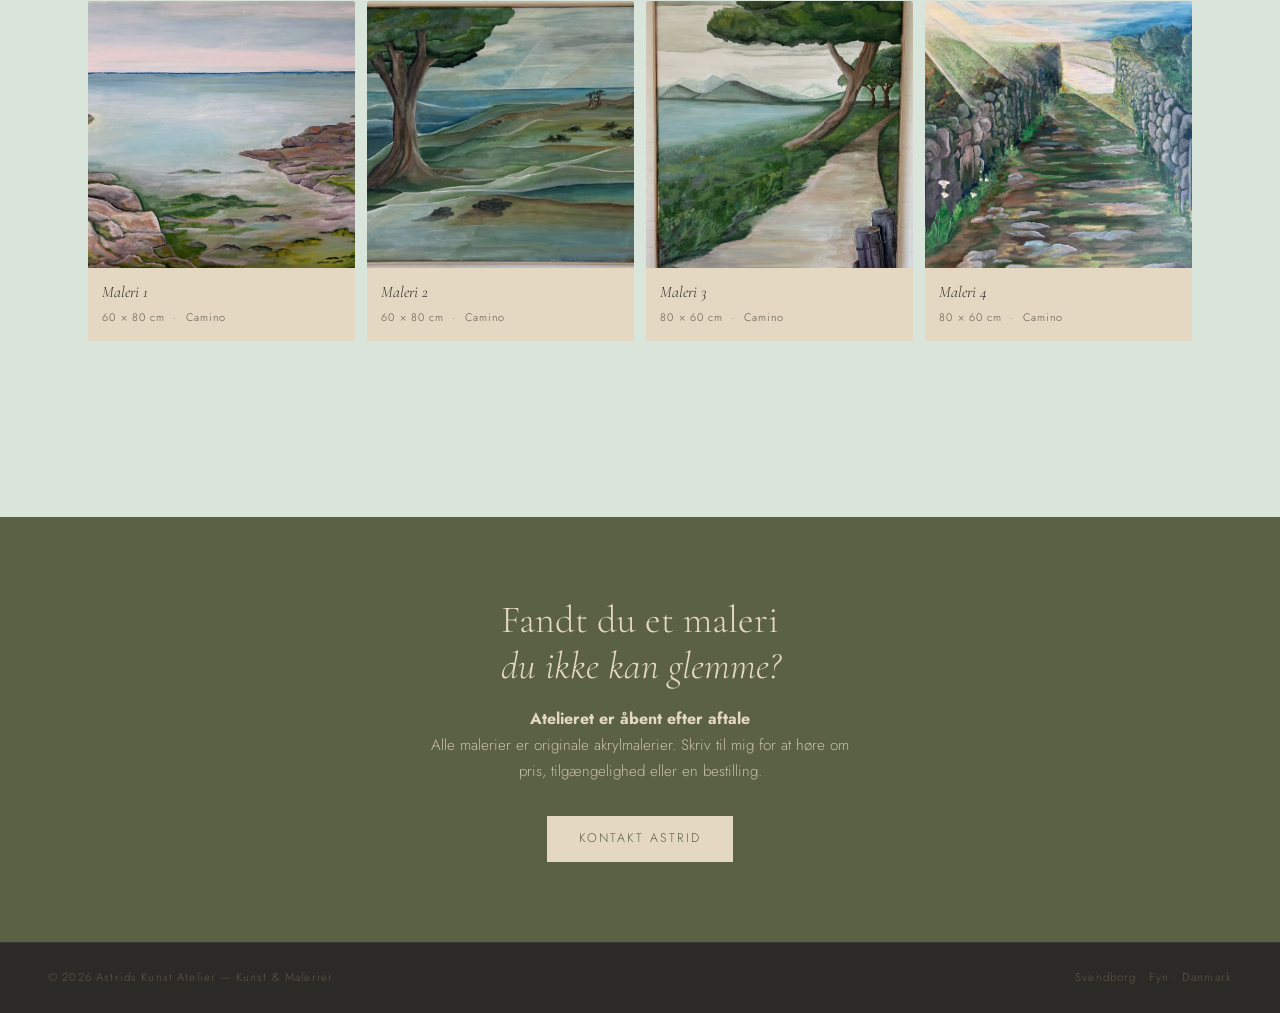
==== commit db60a5b2: "t" ====
--- a/galleri.html
+++ b/galleri.html
@@ -1032,6 +1032,13 @@
           <div class="hover-overlay"><span>Se maleri</span></div>
         </div>
         <div class="info"><div class="info-title">Maleri 3</div><div class="info-meta">80 × 60 cm &nbsp;·&nbsp; Camino</div></div>
+      </div>
+      <div class="painting-card item-portrait" onclick="openLb('camino',3)">
+        <div class="img-wrap" style="padding-top:100%">
+          <img src="img/Maleri4-80x60-Camino.jpg" alt="Camino – 80x60 cm">
+          <div class="hover-overlay"><span>Se maleri</span></div>
+        </div>
+        <div class="info"><div class="info-title">Maleri 4</div><div class="info-meta">80 × 60 cm &nbsp;·&nbsp; Camino</div></div>
       </div>
     </div>
   </div>
@@ -1168,6 +1175,7 @@
       { img:'img/Maleri1-60x80-Camino.jpg', title:'Maleri 1', size:'60 × 80 cm', series:'Camino', price:'3.100 kr.' },
       { img:'img/Maleri2-60x80-Camino.png', title:'Maleri 2', size:'60 × 80 cm', series:'Camino', price:'3.100 kr.' },
       { img:'img/Maleri3-80x60-Camino.png', title:'Maleri 3', size:'80 × 60 cm', series:'Camino', price:'3.100 kr.' },
+      { img:'img/Maleri4-80x60-Camino.jpg', title:'Maleri 4', size:'80 × 60 cm', series:'Camino', price:'3.100 kr.' },
   ],
     };
  
